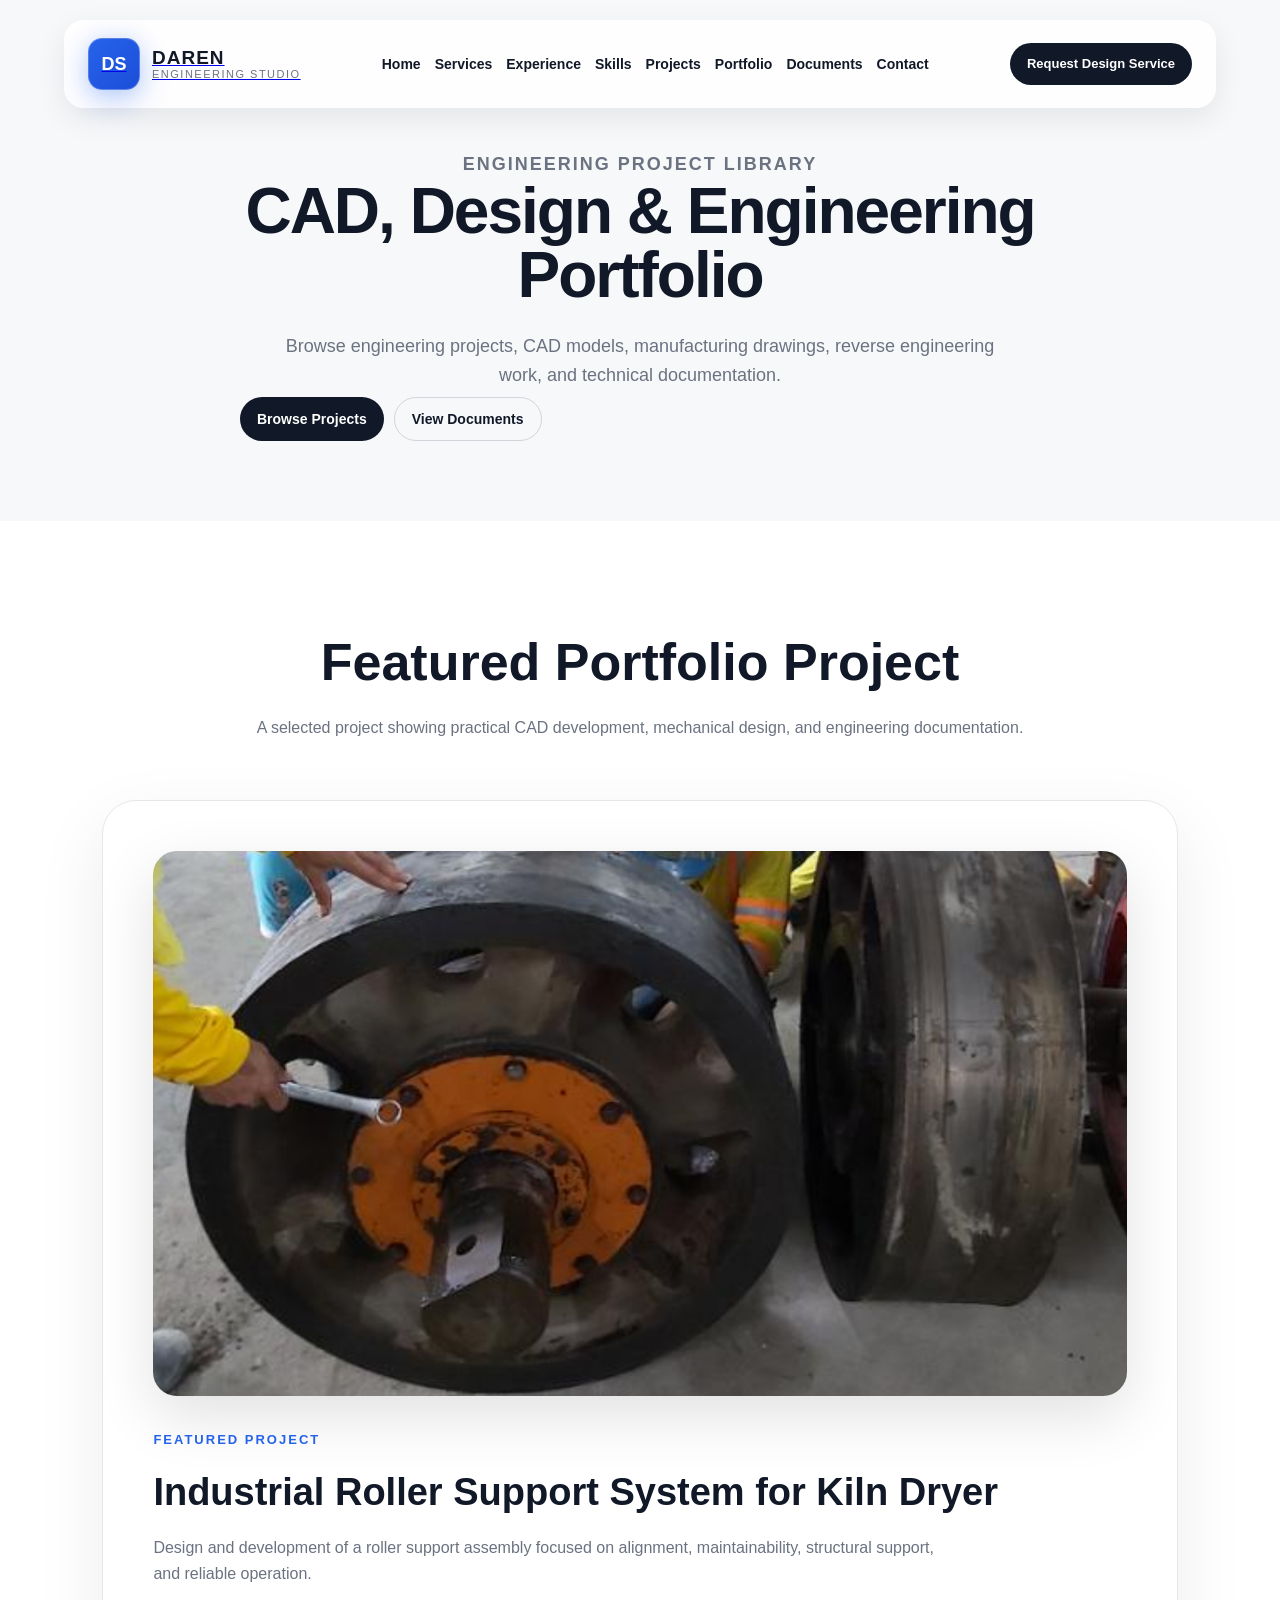
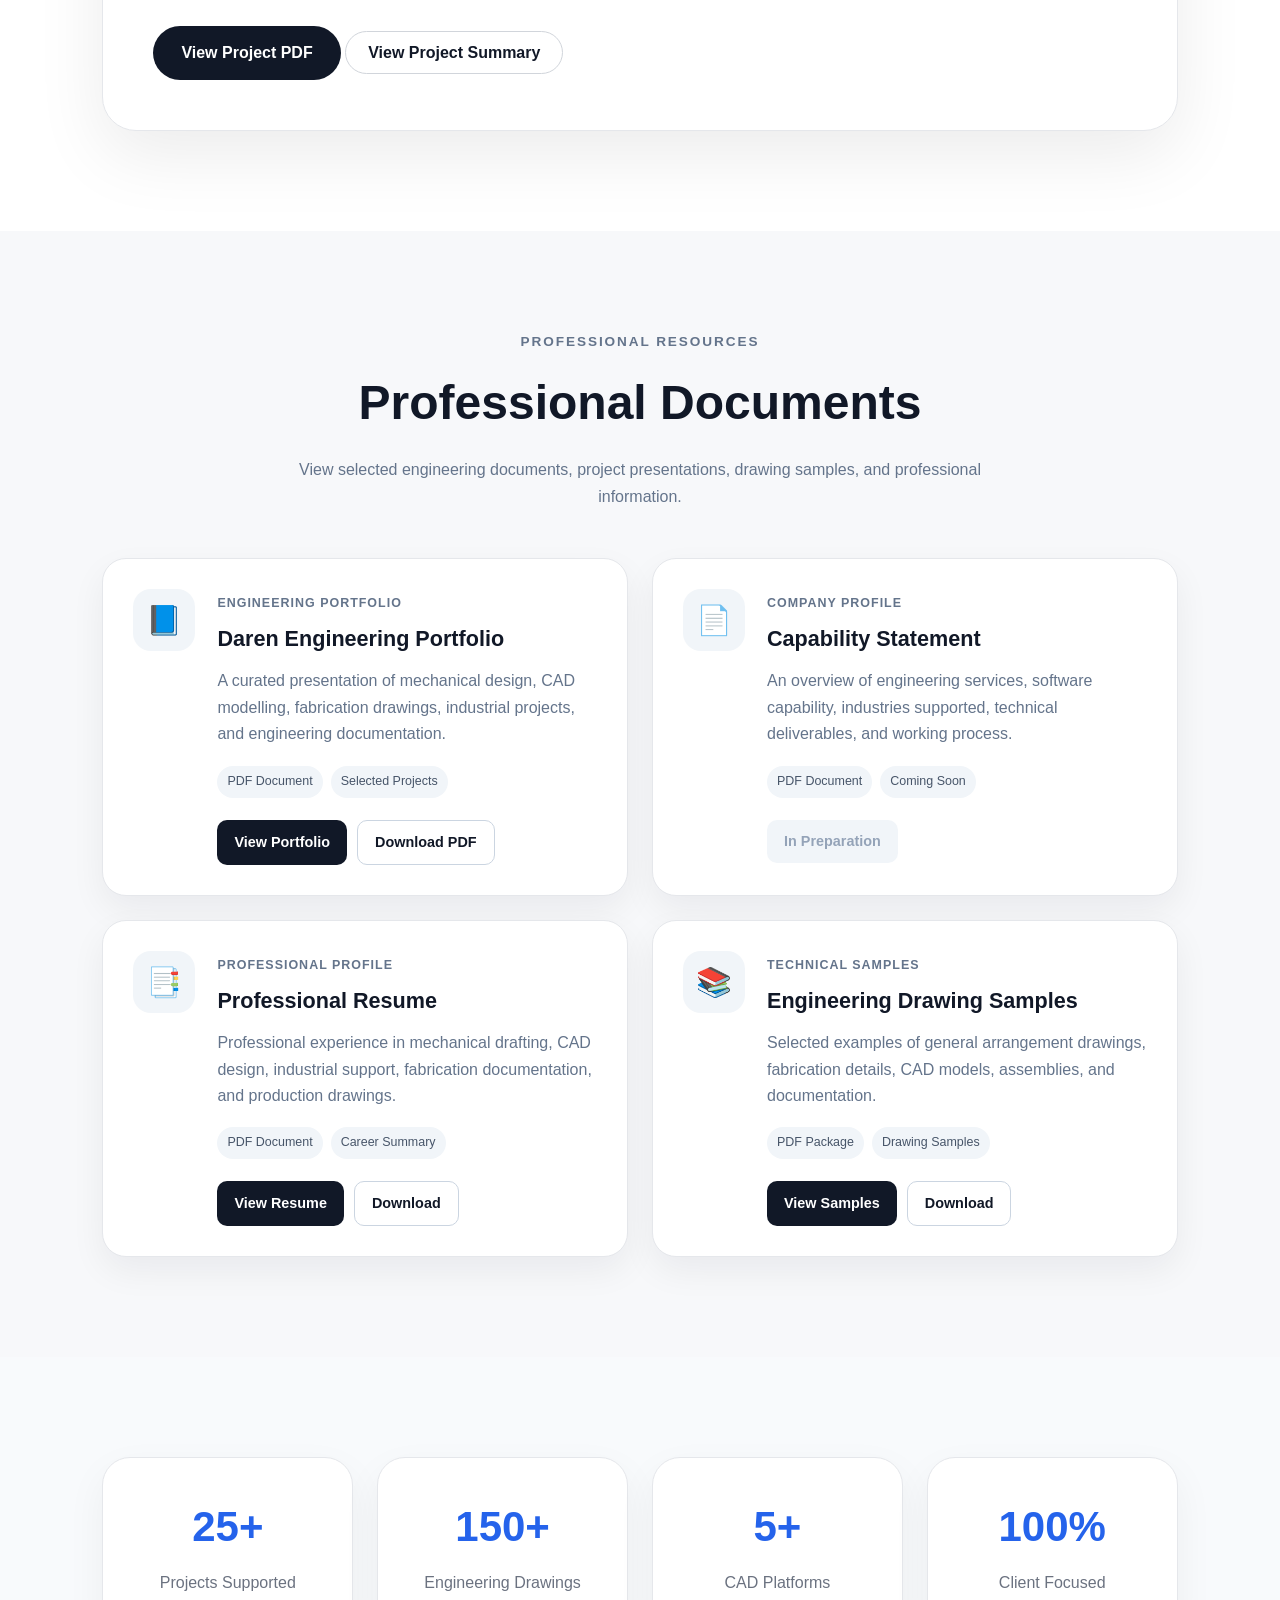
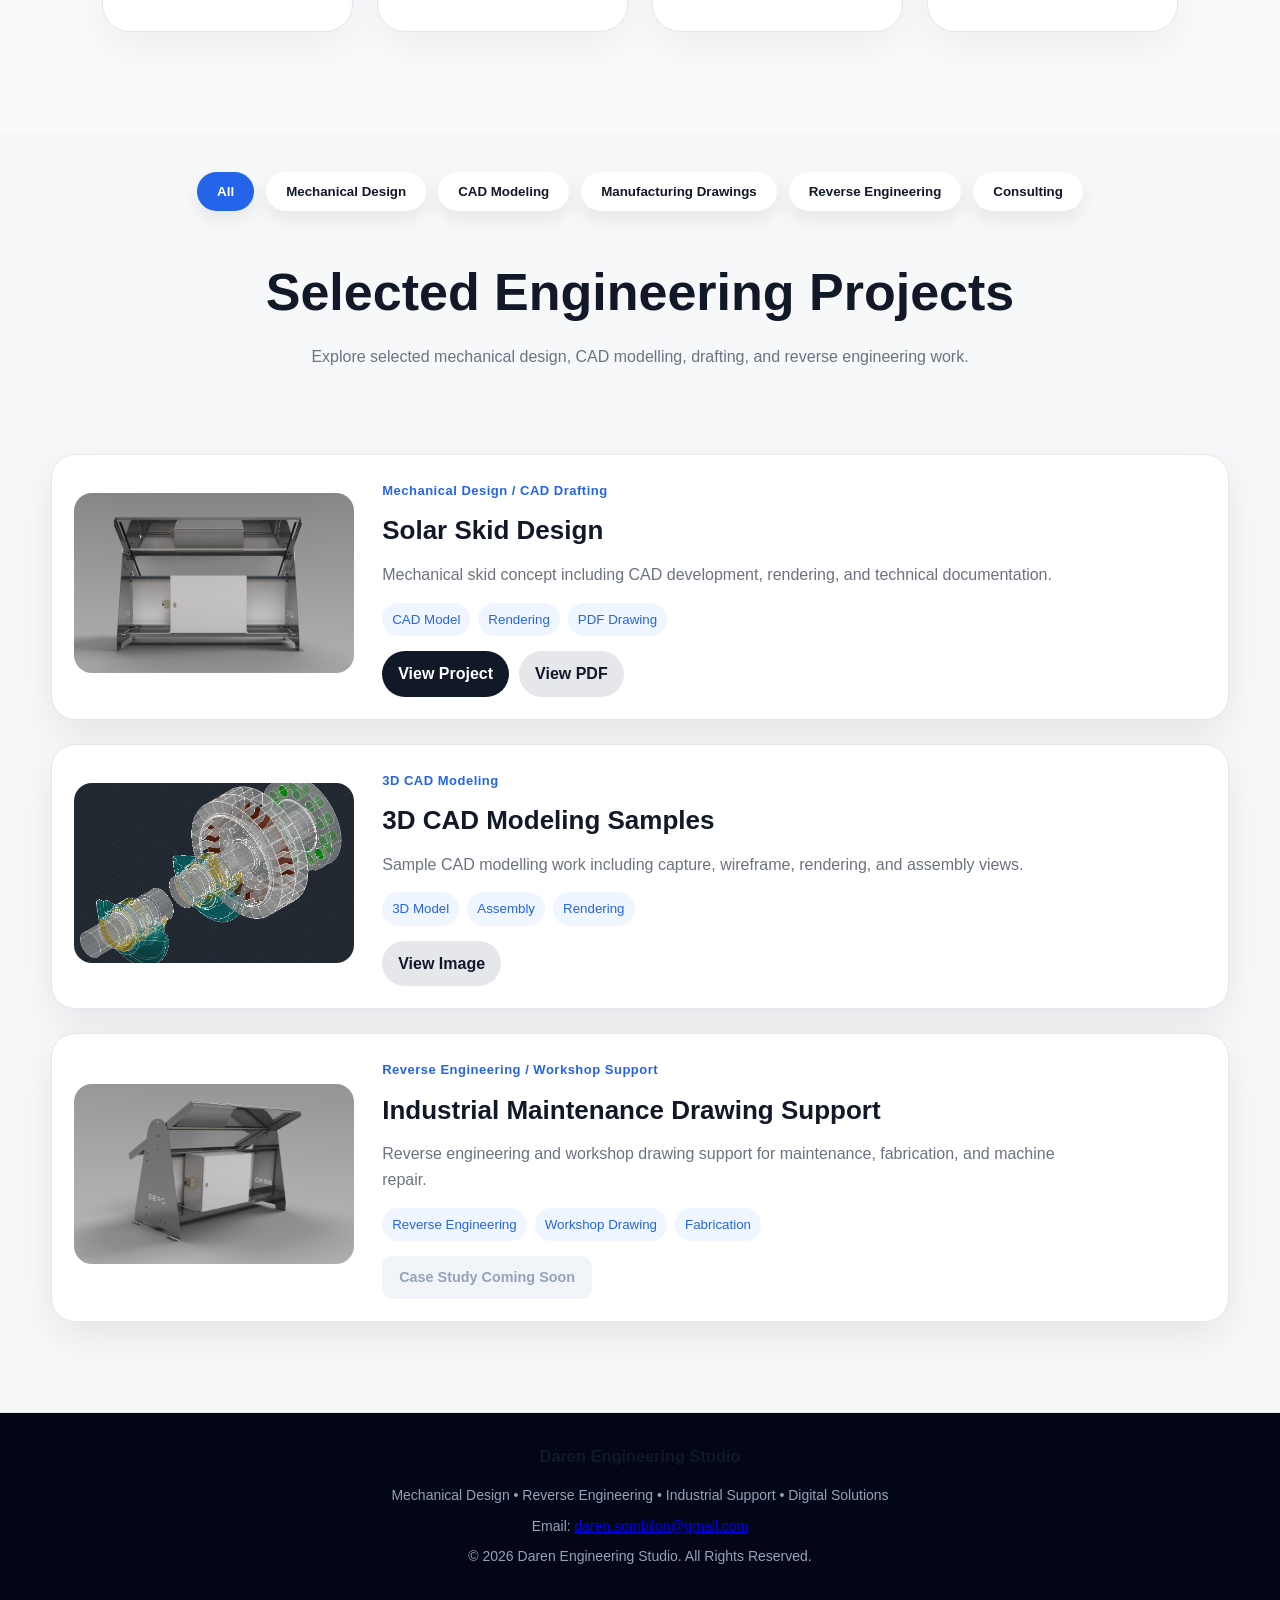
==== portfolio.html @ 7cee8282 "Initial website upload" ====
<!DOCTYPE html>
<html lang="en">
<head>
    <meta charset="UTF-8">
    <meta name="viewport" content="width=device-width, initial-scale=1.0">

    <meta
        name="description"
        content="Explore mechanical design, CAD modelling, fabrication drawings, reverse engineering projects, and professional engineering documents by Daren Sombilon."
    >
    <meta name="author" content="Daren Sombilon">
    <meta name="robots" content="index, follow">
    <meta name="theme-color" content="#0f172a">

    <title>Engineering Portfolio | Daren Engineering Studio</title>

    <link
        rel="canonical"
        href="https://3dsdaren.github.io/daren-engineering-portfolio/portfolio.html"
    >
    <link rel="icon" type="image/png" href="assets/images/favicon.png">
    <link rel="apple-touch-icon" href="assets/images/favicon.png">
    <link rel="stylesheet" href="css/style.css">
</head>

<body>

<header class="navbar" id="navbar">
    <a class="logo" href="index.html#home" aria-label="Daren Engineering Studio home">
        <div class="logo-mark">DS</div>

        <div class="logo-text">
            <strong>DAREN</strong>
            <small>Engineering Studio</small>
        </div>
    </a>

    <nav aria-label="Main Navigation">
        <a href="index.html#home">Home</a>
        <a href="index.html#services">Services</a>
        <a href="index.html#industrial-experience">Experience</a>
        <a href="index.html#skills">Skills</a>
        <a href="index.html#case-study">Projects</a>
        <a href="portfolio.html" aria-current="page">Portfolio</a>
        <a href="#documents">Documents</a>
        <a href="index.html#contact">Contact</a>
    </nav>

    <a href="request.html" class="btn-primary">
        Request Design Service
    </a>
</header>

<main>

    <!-- PORTFOLIO HERO -->
    <section class="hero portfolio-hero" aria-labelledby="portfolio-title">
        <div class="hero-content">
            <p class="section-tag">ENGINEERING PROJECT LIBRARY</p>

            <h1 id="portfolio-title">CAD, Design &amp; Engineering Portfolio</h1>

            <p>
                Browse engineering projects, CAD models, manufacturing drawings,
                reverse engineering work, and technical documentation.
            </p>

            <div class="hero-buttons">
                <a href="#projects" class="btn-primary">Browse Projects</a>
                <a href="#documents" class="btn-secondary">View Documents</a>
            </div>
        </div>
    </section>

    <!-- FEATURED PROJECT -->
    <section
        class="section case-study-section"
        id="featured-project"
        aria-labelledby="featured-project-title"
    >
        <div class="section-title">
            <h2 id="featured-project-title">Featured Portfolio Project</h2>

            <p>
                A selected project showing practical CAD development,
                mechanical design, and engineering documentation.
            </p>
        </div>

        <article class="case-study-card">
            <div class="case-study-header">
                <div class="case-study-image">
                    <img
                        src="assets/images/roller-support-kiln-dryer.jpg"
                        alt="Industrial roller support system designed for a kiln dryer"
                        loading="lazy"
                    >
                </div>

                <span>FEATURED PROJECT</span>

                <h3>Industrial Roller Support System for Kiln Dryer</h3>

                <p>
                    Design and development of a roller support assembly focused on
                    alignment, maintainability, structural support, and reliable operation.
                </p>
            </div>

            <div class="case-study-actions">
                <a
                    href="assets/files/Roller-Support-Kiln-Dryer.pdf"
                    class="btn-primary"
                    target="_blank"
                    rel="noopener noreferrer"
                >
                    View Project PDF
                </a>

                <a href="index.html#case-study" class="btn-secondary">
                    View Project Summary
                </a>
            </div>
        </article>
    </section>

    <!-- PROFESSIONAL DOCUMENTS -->
    <section
        class="professional-documents"
        id="documents"
        aria-labelledby="documents-title"
    >
        <div class="section-heading">
            <span class="section-label">PROFESSIONAL RESOURCES</span>

            <h2 id="documents-title">Professional Documents</h2>

            <p>
                View selected engineering documents, project presentations,
                drawing samples, and professional information.
            </p>
        </div>

        <div class="document-grid">

            <article class="document-card">
                <div class="document-icon" aria-hidden="true">📘</div>

                <div class="document-content">
                    <span class="document-type">Engineering Portfolio</span>
                    <h3>Daren Engineering Portfolio</h3>

                    <p>
                        A curated presentation of mechanical design, CAD modelling,
                        fabrication drawings, industrial projects, and engineering
                        documentation.
                    </p>

                    <div class="document-meta">
                        <span>PDF Document</span>
                        <span>Selected Projects</span>
                    </div>

                    <div class="document-actions">
                        <a
                            href="assets/files/Daren-Sombilon-Engineering-Portfolio.pdf"
                            class="btn-primary"
                            target="_blank"
                            rel="noopener noreferrer"
                        >
                            View Portfolio
                        </a>

                        <a
                            href="assets/files/Daren-Sombilon-Engineering-Portfolio.pdf"
                            class="btn-secondary"
                            download
                        >
                            Download PDF
                        </a>
                    </div>
                </div>
            </article>

            <article class="document-card">
                <div class="document-icon" aria-hidden="true">📄</div>

                <div class="document-content">
                    <span class="document-type">Company Profile</span>
                    <h3>Capability Statement</h3>

                    <p>
                        An overview of engineering services, software capability,
                        industries supported, technical deliverables, and working process.
                    </p>

                    <div class="document-meta">
                        <span>PDF Document</span>
                        <span>Coming Soon</span>
                    </div>

                    <div class="document-actions">
                        <span class="btn-disabled" aria-disabled="true">
                            In Preparation
                        </span>
                    </div>
                </div>
            </article>

            <article class="document-card">
                <div class="document-icon" aria-hidden="true">📑</div>

                <div class="document-content">
                    <span class="document-type">Professional Profile</span>
                    <h3>Professional Resume</h3>

                    <p>
                        Professional experience in mechanical drafting, CAD design,
                        industrial support, fabrication documentation, and production drawings.
                    </p>

                    <div class="document-meta">
                        <span>PDF Document</span>
                        <span>Career Summary</span>
                    </div>

                    <div class="document-actions">
                        <a
                            href="assets/files/CV.pdf"
                            class="btn-primary"
                            target="_blank"
                            rel="noopener noreferrer"
                        >
                            View Resume
                        </a>

                        <a
                            href="assets/files/CV.pdf"
                            class="btn-secondary"
                            download
                        >
                            Download
                        </a>
                    </div>
                </div>
            </article>

            <article class="document-card">
                <div class="document-icon" aria-hidden="true">📚</div>

                <div class="document-content">
                    <span class="document-type">Technical Samples</span>
                    <h3>Engineering Drawing Samples</h3>

                    <p>
                        Selected examples of general arrangement drawings,
                        fabrication details, CAD models, assemblies, and documentation.
                    </p>

                    <div class="document-meta">
                        <span>PDF Package</span>
                        <span>Drawing Samples</span>
                    </div>

                    <div class="document-actions">
                        <a
                            href="assets/files/Drawing-Sample-Portfolio.pdf"
                            class="btn-primary"
                            target="_blank"
                            rel="noopener noreferrer"
                        >
                            View Samples
                        </a>

                        <a
                            href="assets/files/Drawing-Sample-Portfolio.pdf"
                            class="btn-secondary"
                            download
                        >
                            Download
                        </a>
                    </div>
                </div>
            </article>

        </div>
    </section>

    <!-- PORTFOLIO STATISTICS -->
    <section class="stats-section section" aria-label="Portfolio statistics">
        <div class="stats-grid">
            <div class="stat-card">
                <h3><span class="counter" data-target="25">0</span>+</h3>
                <p>Projects Supported</p>
            </div>

            <div class="stat-card">
                <h3><span class="counter" data-target="150">0</span>+</h3>
                <p>Engineering Drawings</p>
            </div>

            <div class="stat-card">
                <h3><span class="counter" data-target="5">0</span>+</h3>
                <p>CAD Platforms</p>
            </div>

            <div class="stat-card">
                <h3><span class="counter" data-target="100">0</span>%</h3>
                <p>Client Focused</p>
            </div>
        </div>
    </section>

    <!-- PROJECT FILTERS -->
    <section
        class="portfolio-filters"
        aria-label="Filter portfolio projects"
    >
        <button class="filter-btn active" type="button" data-filter="all">
            All
        </button>

        <button class="filter-btn" type="button" data-filter="mechanical">
            Mechanical Design
        </button>

        <button class="filter-btn" type="button" data-filter="cad">
            CAD Modeling
        </button>

        <button class="filter-btn" type="button" data-filter="drawings">
            Manufacturing Drawings
        </button>

        <button class="filter-btn" type="button" data-filter="reverse">
            Reverse Engineering
        </button>

        <button class="filter-btn" type="button" data-filter="consulting">
            Consulting
        </button>
    </section>

    <!-- PROJECT LIST -->
    <section
        class="project-list"
        id="projects"
        aria-labelledby="projects-title"
    >
        <div class="section-title">
            <h2 id="projects-title">Selected Engineering Projects</h2>

            <p>
                Explore selected mechanical design, CAD modelling,
                drafting, and reverse engineering work.
            </p>
        </div>

        <article
            class="project-list-item"
            data-category="mechanical cad drawings"
        >
            <div class="project-list-image">
                <img
                    src="assets/images/portfolio/skid-rendering.jpg"
                    alt="Rendered view of the Solar Skid Design"
                    loading="lazy"
                >
            </div>

            <div class="project-list-content">
                <span class="project-category">
                    Mechanical Design / CAD Drafting
                </span>

                <h3>Solar Skid Design</h3>

                <p>
                    Mechanical skid concept including CAD development,
                    rendering, and technical documentation.
                </p>

                <div class="project-tags">
                    <small>CAD Model</small>
                    <small>Rendering</small>
                    <small>PDF Drawing</small>
                </div>

                <div class="project-actions">
                    <a href="solar-skid-case-study.html">
                        View Project
                    </a>

                    <a
                        href="assets/files/Solar-Skid-Rendering.pdf"
                        target="_blank"
                        rel="noopener noreferrer"
                    >
                        View PDF
                    </a>
                </div>
            </div>
        </article>

        <article
            class="project-list-item"
            data-category="cad mechanical"
        >
            <div class="project-list-image">
                <img
                    src="assets/images/portfolio/3d-cad.jpg"
                    alt="Three-dimensional CAD modelling sample"
                    loading="lazy"
                >
            </div>

            <div class="project-list-content">
                <span class="project-category">3D CAD Modeling</span>

                <h3>3D CAD Modeling Samples</h3>

                <p>
                    Sample CAD modelling work including capture,
                    wireframe, rendering, and assembly views.
                </p>

                <div class="project-tags">
                    <small>3D Model</small>
                    <small>Assembly</small>
                    <small>Rendering</small>
                </div>

                <div class="project-actions">
                    <a
                        href="assets/images/portfolio/3d-cad.jpg"
                        target="_blank"
                        rel="noopener noreferrer"
                    >
                        View Image
                    </a>
                </div>
            </div>
        </article>

        <article
            class="project-list-item"
            data-category="reverse drawings consulting"
        >
            <div class="project-list-image">
                <img
                    src="assets/images/portfolio/rendering.jpg"
                    alt="Industrial maintenance drawing support project"
                    loading="lazy"
                >
            </div>

            <div class="project-list-content">
                <span class="project-category">
                    Reverse Engineering / Workshop Support
                </span>

                <h3>Industrial Maintenance Drawing Support</h3>

                <p>
                    Reverse engineering and workshop drawing support
                    for maintenance, fabrication, and machine repair.
                </p>

                <div class="project-tags">
                    <small>Reverse Engineering</small>
                    <small>Workshop Drawing</small>
                    <small>Fabrication</small>
                </div>

                <div class="project-actions">
                    <span class="btn-disabled" aria-disabled="true">
                        Case Study Coming Soon
                    </span>
                </div>
            </div>
        </article>
    </section>

</main>

<footer>
    <h3>Daren Engineering Studio</h3>

    <p>
        Mechanical Design • Reverse Engineering • Industrial Support • Digital Solutions
    </p>

    <p>
        Email:
        <a href="mailto:daren.sombilon@gmail.com">
            daren.sombilon@gmail.com
        </a>
    </p>

    <p>© 2026 Daren Engineering Studio. All Rights Reserved.</p>
</footer>

<button
    id="backToTop"
    class="back-to-top"
    type="button"
    aria-label="Back to top"
>
    ↑
</button>

<script src="js/main.js"></script>

</body>
</html>
---- css/style.css ----
* {
    margin: 0;
    padding: 0;
    box-sizing: border-box;
}

body {
    font-family: 'Inter', sans-serif;
    background: #f7f8fa;
    color: #111827;
    line-height: 1.6;
}

/* ================================
   NAVBAR
================================ */

.navbar {
    position: fixed;
    top: 20px;
    left: 50%;
    transform: translateX(-50%);
    width: 90%;
    max-width: 1200px;
    background: rgba(255, 255, 255, 0.85);
    backdrop-filter: blur(15px);
    border-radius: 20px;
    padding: 18px 24px;
    display: flex;
    justify-content: space-between;
    align-items: center;
    gap: 18px;
    z-index: 1000;
    box-shadow: 0 10px 30px rgba(0, 0, 0, 0.08);
    transition: all 0.3s ease;
}

/* ================================
   LOGO
================================ */

.logo {
    display: flex;
    align-items: center;
    gap: 12px;
    flex-shrink: 0;
    transition: 0.3s ease;
}

.logo-mark {
    width: 52px;
    height: 52px;
    border-radius: 14px;
    background: linear-gradient(
        135deg,
        #2563eb,
        #1d4ed8
    );
    border: 1px solid rgba(255, 255, 255, 0.25);
    color: #ffffff;
    font-size: 18px;
    font-weight: 800;
    display: flex;
    align-items: center;
    justify-content: center;
    box-shadow:
        0 12px 30px rgba(37, 99, 235, 0.25),
        0 0 20px rgba(37, 99, 235, 0.15);
    transition: all 0.3s ease;
}

.logo-mark:hover {
    transform: translateY(-3px) scale(1.03);
    box-shadow:
        0 20px 45px rgba(37, 99, 235, 0.35),
        0 0 25px rgba(37, 99, 235, 0.20);
}

.logo-text {
    display: flex;
    flex-direction: column;
    line-height: 1.1;
}

.logo-text strong {
    font-size: 19px;
    font-weight: 800;
    color: #111827;
    letter-spacing: 1px;
    transition: color 0.3s ease;
}

.logo-text small {
    font-size: 11px;
    color: #6b7280;
    text-transform: uppercase;
    letter-spacing: 1.5px;
}

.logo:hover .logo-text strong {
    color: #2563eb;
}

/* ================================
   NAVIGATION LINKS
================================ */

.navbar nav {
    display: flex;
    align-items: center;
    justify-content: center;
    gap: 14px;
    flex-wrap: nowrap;
    flex: 1;
    min-width: 0;
}

.navbar nav a {
    text-decoration: none;
    color: #111827;
    font-weight: 600;
    font-size: 14px;
    white-space: nowrap;
    position: relative;
    transition: color 0.3s ease;
}

.navbar nav a::after {
    content: "";
    position: absolute;
    left: 0;
    bottom: -6px;
    width: 0;
    height: 2px;
    background: #2563eb;
    border-radius: 999px;
    transition: width 0.3s ease;
}

.navbar nav a:hover,
.navbar nav a.active {
    color: #2563eb;
}

.navbar nav a:hover::after,
.navbar nav a.active::after {
    width: 100%;
}

/* ================================
   NAVBAR CTA BUTTON
================================ */

.navbar > .btn-primary {
    flex-shrink: 0;
    padding: 11px 17px;
    font-size: 13px;
    white-space: nowrap;
}

/* ================================
   SCROLLED NAVBAR
================================ */

.navbar.scrolled {
    padding: 12px 22px;
    box-shadow: 0 20px 50px rgba(0, 0, 0, 0.12);
}

.navbar.scrolled .logo-mark {
    width: 46px;
    height: 46px;
}

.navbar.scrolled .logo-text strong {
    font-size: 17px;
}

/* ================================
   TABLET NAVBAR
================================ */

@media (max-width: 1100px) {
    .navbar {
        width: 94%;
        padding: 16px 20px;
        gap: 14px;
    }

    .navbar nav {
        gap: 10px;
    }

    .navbar nav a {
        font-size: 13px;
    }

    .navbar > .btn-primary {
        padding: 10px 15px;
        font-size: 12px;
    }

    .logo-mark {
        width: 48px;
        height: 48px;
    }

    .logo-text strong {
        font-size: 17px;
    }

    .logo-text small {
        font-size: 10px;
    }
}

/* ================================
   MOBILE / SMALL TABLET NAVBAR
================================ */

@media (max-width: 900px) {
    .navbar {
        top: 10px;
        width: 94%;
        padding: 14px 18px;
        flex-direction: column;
        gap: 12px;
    }

    .logo {
        justify-content: center;
    }

    .navbar nav {
        width: 100%;
        justify-content: center;
        flex-wrap: wrap;
        gap: 10px 14px;
    }

    .navbar nav a {
        font-size: 13px;
    }

    .navbar > .btn-primary {
        padding: 10px 16px;
        font-size: 13px;
    }

    .hero {
        padding-top: 230px;
    }
}

/* ================================
   MOBILE NAVBAR
================================ */

@media (max-width: 600px) {
    .navbar {
        width: calc(100% - 20px);
        padding: 12px 14px;
        border-radius: 16px;
    }

    .logo-mark {
        width: 44px;
        height: 44px;
        font-size: 16px;
    }

    .logo-text strong {
        font-size: 16px;
    }

    .logo-text small {
        font-size: 9px;
        letter-spacing: 1px;
    }

    .navbar nav {
        gap: 8px 12px;
    }

    .navbar nav a {
        font-size: 12px;
    }

    .navbar > .btn-primary {
        width: 100%;
        max-width: 260px;
        text-align: center;
    }

    .hero {
        padding-top: 250px;
    }
}

/* BUTTONS */

.btn-primary {
    text-decoration: none;
    background: #111827;
    color: white;
    padding: 12px 22px;
    border-radius: 999px;
    font-weight: 600;
    transition: .3s;
}

.btn-primary:hover {
    transform: translateY(-3px);
}

.btn-secondary {
    text-decoration: none;
    border: 1px solid #d1d5db;
    color: #111827;
    padding: 12px 22px;
    border-radius: 999px;
    font-weight: 600;
}

/* HERO */

.hero {
    width: 100%;
    max-width: 1500px;
    min-height: 100vh;
    margin: 0 auto;
    padding: 150px 6% 90px;
    display: grid;
    grid-template-columns: minmax(0, 0.95fr) minmax(420px, 1.05fr);
    align-items: center;
    gap: clamp(48px, 6vw, 90px);
}

.hero-content {
    width: 100%;
    max-width: 680px;
}

.hero-tag {
    display: inline-block;
    padding: 8px 15px;
    margin-bottom: 20px;
    border-radius: 999px;
    background: #e0e7ff;
    color: #2563eb;
    font-size: 12px;
    font-weight: 700;
}

.hero h1 {
    margin-bottom: 25px;
    font-size: clamp(50px, 5vw, 72px);
    line-height: 1;
}

.hero p {
    max-width: 650px;
    margin-bottom: 30px;
    color: #6b7280;
    font-size: 18px;
}

.hero-buttons {
    display: flex;
    flex-wrap: wrap;
    gap: 14px;
}

.hero-image {
    width: 100%;
    display: flex;
    align-items: center;
    justify-content: flex-end;
}

.hero-image img {
    width: 100%;
    max-width: 720px;
    height: auto;
    display: block;
    border-radius: 30px;
    box-shadow: 0 30px 80px rgba(0, 0, 0, 0.15);
}

/* SECTIONS */

.section {
    padding: 100px 8%;
}

.section-title {
    text-align: center;
    margin-bottom: 60px;
}

.section-title h2 {
    font-size: 52px;
    margin-bottom: 10px;
}

.section-title p {
    color: #6b7280;
}

/* SERVICES */

.services-grid {
    display: grid;
    grid-template-columns: repeat(auto-fit,minmax(250px,1fr));
    gap: 25px;
}

.card {
    background: white;
    padding: 35px;
    border-radius: 25px;
    box-shadow: 0 10px 30px rgba(0,0,0,.05);
    transition: .3s;
}

.card:hover {
    transform: translateY(-8px);
}

.card h3 {
    margin-bottom: 15px;
}

.service-link {
    display: block;
    color: inherit;
    text-decoration: none;
}

/* CAD PORTFOLIO */

.cad-portfolio-section {
    background: #f8fafc;
}

.portfolio-projects {
    display: grid;
    gap: 50px;
}

.project-showcase-card {
    background: #ffffff;
    border-radius: 34px;
    padding: 42px;
    box-shadow: 0 24px 70px rgba(0,0,0,0.08);
    border: 1px solid rgba(0,0,0,0.06);
}

.project-header {
    margin-bottom: 34px;
}

.project-header span {
    display: inline-block;
    font-size: 13px;
    font-weight: 700;
    letter-spacing: 1.5px;
    text-transform: uppercase;
    color: #2563eb;
    margin-bottom: 12px;
}

.project-header h3 {
    font-size: 34px;
    color: #111827;
    margin-bottom: 12px;
}

.project-header p {
    color: #6b7280;
    font-size: 17px;
    max-width: 780px;
}

.project-section-box {
    background: #f8fafc;
    padding: 30px;
    border-radius: 26px;
    margin-top: 28px;
}

.project-section-box h4 {
    font-size: 24px;
    margin-bottom: 22px;
    color: #111827;
}

/* IMAGE GALLERY */

.portfolio-gallery {
    display: grid;
    grid-template-columns: repeat(auto-fit, minmax(220px, 1fr));
    gap: 22px;
}

.portfolio-card {
    background: #ffffff;
    border-radius: 22px;
    overflow: hidden;
    text-decoration: none;
    color: #111827;
    box-shadow: 0 10px 30px rgba(0,0,0,0.06);
    transition: 0.3s ease;
}

.portfolio-card:hover {
    transform: translateY(-8px);
    box-shadow: 0 24px 60px rgba(0,0,0,0.14);
}

.portfolio-card img {
    width: 100%;
    height: 220px;
    object-fit: cover;
    object-position: center;
}

.portfolio-card h5 {
    padding: 18px 18px 6px;
    font-size: 18px;
}

.portfolio-card span {
    display: inline-block;
    margin: 0 18px 20px;
    color: #2563eb;
    font-weight: 700;
}

/* PDF DOCUMENTS */

.pdf-grid {
    display: grid;
    grid-template-columns: repeat(auto-fit, minmax(260px, 1fr));
    gap: 22px;
}

.pdf-card {
    display: block;
    background: #ffffff;
    padding: 28px;
    border-radius: 22px;
    text-decoration: none;
    color: #111827;
    border: 1px solid #e5e7eb;
    transition: 0.3s ease;
}

.pdf-card:hover {
    transform: translateY(-6px);
    border-color: #2563eb;
    box-shadow: 0 20px 50px rgba(37,99,235,0.15);
}

.pdf-card h5 {
    font-size: 20px;
    margin-bottom: 10px;
}

.pdf-card p {
    color: #6b7280;
    margin-bottom: 16px;
}

.pdf-card span {
    color: #2563eb;
    font-weight: 700;
}

/* PROJECTS */

.dark-section {
    background: #0f172a;
    color: white;
}

.project-grid {
    display: grid;
    grid-template-columns: repeat(auto-fit,minmax(300px,1fr));
    gap: 25px;
}

.project-card {
    background: #1e293b;
    border-radius: 25px;
    overflow: hidden;
}

.project-card img {
    width: 100%;
    height: 250px;
    object-fit: cover;
}

.project-content {
    padding: 25px;
}

.project-content p {
    color: #cbd5e1;
}

/* ABOUT */

.about-container {
    max-width: 900px;
    margin: auto;
    text-align: center;
    background: white;
    padding: 50px;
    border-radius: 25px;
    box-shadow: 0 10px 30px rgba(0,0,0,.05);
}

/* CONTACT */

.contact-section {
    margin: 80px;
    padding: 80px;
    background: #111827;
    color: white;
    text-align: center;
    border-radius: 30px;
}

.contact-section h2 {
    font-size: 56px;
    margin-bottom: 20px;
}

.contact-section p {
    max-width: 700px;
    margin: auto;
    margin-bottom: 25px;
    color: #cbd5e1;
}

/* MOBILE */

@media (max-width: 900px) {
    .hero {
        min-height: auto;
        padding-right: 6%;
        padding-bottom: 80px;
        padding-left: 6%;
        grid-template-columns: 1fr;
        gap: 42px;
        text-align: center;
    }

    .hero-content {
        max-width: 760px;
        margin: 0 auto;
    }

    .hero h1 {
        font-size: 48px;
    }

    .hero p {
        margin-right: auto;
        margin-left: auto;
    }

    .hero-buttons {
        justify-content: center;
    }

    .hero-image {
        justify-content: center;
    }

    .hero-image img {
        max-width: 760px;
    }

    .contact-section {
        margin: 30px;
        padding: 40px;
    }

    .contact-section h2 {
        font-size: 40px;
    }
}

@media(max-width:768px) {
    .section {
        padding: 80px 6%;
    }

    .section-title h2 {
        font-size: 38px;
    }

    .project-showcase-card {
        padding: 26px;
        border-radius: 26px;
    }

    .project-header h3 {
        font-size: 26px;
    }

    .project-section-box {
        padding: 22px;
    }

    .portfolio-card img {
        height: 170px;
    }
}

/* ================================
   REQUEST FORM PAGE - IMPROVED V2
   Apple / Tesla Style Client Portal
================================ */

.request-page {
    min-height: 100vh;
    padding: 80px 8%;
    background:
        radial-gradient(circle at top left, rgba(37, 99, 235, 0.14), transparent 35%),
        radial-gradient(circle at bottom right, rgba(17, 24, 39, 0.12), transparent 35%),
        #f7f8fa;
    display: flex;
    justify-content: center;
    align-items: center;
}

.request-container {
    width: 100%;
    max-width: 1100px;
    background: rgba(255, 255, 255, 0.92);
    backdrop-filter: blur(20px);
    border-radius: 38px;
    padding: 60px;
    box-shadow: 0 34px 100px rgba(0, 0, 0, 0.14);
    border: 1px solid rgba(255, 255, 255, 0.75);
}

.request-header {
    text-align: center;
    margin-bottom: 42px;
}

.request-header h1 {
    font-size: 54px;
    line-height: 1.05;
    margin-bottom: 18px;
    color: #111827;
    letter-spacing: -1.5px;
}

.request-header p {
    max-width: 780px;
    margin: auto;
    color: #6b7280;
    font-size: 18px;
}

/* TRUST BADGES */

.request-trust {
    display: flex;
    justify-content: center;
    flex-wrap: wrap;
    gap: 14px;
    margin-top: 28px;
}

.request-trust span {
    background: #f8fafc;
    border: 1px solid #e5e7eb;
    padding: 10px 16px;
    border-radius: 999px;
    font-size: 14px;
    font-weight: 700;
    color: #111827;
}

/* FORM */

.request-form {
    display: grid;
    gap: 24px;
}

.form-group {
    display: grid;
    gap: 8px;
}

.form-group label {
    font-weight: 700;
    color: #111827;
}

.form-group input,
.form-group select,
.form-group textarea {
    width: 100%;
    padding: 17px 20px;
    border-radius: 18px;
    border: 1px solid #d1d5db;
    background: #ffffff;
    font-size: 16px;
    font-family: inherit;
    color: #111827;
    outline: none;
    transition: 0.25s ease;
}

.form-group input:focus,
.form-group select:focus,
.form-group textarea:focus {
    border-color: #2563eb;
    box-shadow: 0 0 0 4px rgba(37, 99, 235, 0.12);
}

.form-group textarea {
    resize: vertical;
    min-height: 170px;
}

/* FILE UPLOAD */

.form-group input[type="file"] {
    padding: 28px;
    min-height: 95px;
    background: #f8fafc;
    border: 2px dashed #cbd5e1;
    cursor: pointer;
}

.form-group input[type="file"]:hover {
    border-color: #2563eb;
    background: #eff6ff;
}

.form-note {
    font-size: 13px;
    color: #6b7280;
    margin-top: -4px;
}

.checkbox-group {
    display: flex;
    align-items: flex-start;
    gap: 12px;
}

.checkbox-group input[type="checkbox"] {
    width: auto;
    margin-top: 4px;
}

.checkbox-group label {
    font-weight: 500;
    line-height: 1.5;
}

/* BUTTONS */

.request-form .btn-primary {
    border: none;
    cursor: pointer;
    font-size: 16px;
    width: fit-content;
    margin-top: 10px;
}

.request-container .btn-secondary {
    display: inline-block;
    margin-top: 10px;
}

/* MOBILE REQUEST PAGE */

@media(max-width: 768px) {
    .request-page {
        padding: 40px 5%;
        align-items: flex-start;
    }

    .request-container {
        padding: 34px 24px;
        border-radius: 30px;
    }

    .request-header h1 {
        font-size: 36px;
        letter-spacing: -0.8px;
    }

    .request-header p {
        font-size: 16px;
    }

    .request-trust {
        justify-content: flex-start;
    }

    .request-trust span {
        font-size: 13px;
    }

    .request-form .btn-primary {
        width: 100%;
        text-align: center;
    }

    .request-container .btn-secondary {
        width: 100%;
        text-align: center;
    }
}
/* ================================
   HOW IT WORKS SECTION
================================ */

.how-it-works-section {
    background: #ffffff;
}

.process-grid {
    display: grid;
    grid-template-columns: repeat(auto-fit, minmax(220px, 1fr));
    gap: 24px;

    max-width: 1400px;
    margin: 0 auto;
}

.process-card {
    background: #f8fafc;
    padding: 32px;
    border-radius: 28px;
    border: 1px solid #e5e7eb;
    box-shadow: 0 12px 35px rgba(0, 0, 0, 0.05);
    transition: 0.3s ease;
}

.process-card:hover {
    transform: translateY(-8px);
    box-shadow: 0 24px 60px rgba(0, 0, 0, 0.10);
}

.process-card span {
    display: inline-flex;
    width: 46px;
    height: 46px;
    align-items: center;
    justify-content: center;
    background: #111827;
    color: #ffffff;
    border-radius: 50%;
    font-weight: 800;
    margin-bottom: 22px;
}

.process-card h3 {
    font-size: 22px;
    margin-bottom: 12px;
    color: #111827;
}

.process-card p {
    color: #6b7280;
}

.process-cta {
    display: flex;
    justify-content: center;
    margin-top: 46px;
}

/* MOBILE PROCESS SECTION */

@media(max-width: 768px) {
    .process-card {
        padding: 26px;
    }

    .process-cta .btn-primary {
        width: 100%;
        text-align: center;
    }
}
/* ================================
   WHY CHOOSE SECTION
================================ */

.why-choose-section {
    background:
        radial-gradient(circle at top right, rgba(37, 99, 235, 0.08), transparent 30%),
        #f8fafc;
}

.why-grid {
    display: grid;
    grid-template-columns: repeat(auto-fit, minmax(260px, 1fr));
    gap: 26px;
    max-width: 1300px;
    margin: 0 auto;
}

.why-card {
    background: #ffffff;
    padding: 36px;
    border-radius: 30px;
    border: 1px solid #e5e7eb;
    box-shadow: 0 16px 45px rgba(0, 0, 0, 0.06);
    transition: 0.3s ease;
}

.why-card:hover {
    transform: translateY(-8px);
    box-shadow: 0 26px 70px rgba(0, 0, 0, 0.12);
}

.why-card span {
    display: inline-block;
    color: #2563eb;
    font-size: 13px;
    font-weight: 800;
    letter-spacing: 1.5px;
    margin-bottom: 20px;
}

.why-card h3 {
    font-size: 24px;
    margin-bottom: 14px;
    color: #111827;
}

.why-card p {
    color: #6b7280;
}

/* MOBILE WHY CHOOSE SECTION */

@media(max-width: 768px) {
    .why-card {
        padding: 28px;
    }

    .why-card h3 {
        font-size: 22px;
    }
}
/* ================================
SOFTWARE & SKILLS SECTION
================================ */

.skills-section {
background: #ffffff;
}

.skills-grid {
display: grid;
grid-template-columns: repeat(auto-fit, minmax(260px, 1fr));
gap: 24px;
max-width: 1300px;
margin: 0 auto;
}

.skill-card {
background: #f8fafc;
padding: 32px;
border-radius: 28px;
border: 1px solid #e5e7eb;
transition: 0.3s ease;
box-shadow: 0 12px 35px rgba(0,0,0,0.05);
}

.skill-card:hover {
transform: translateY(-8px);
box-shadow: 0 24px 60px rgba(0,0,0,0.10);
}

.skill-card h3 {
font-size: 24px;
margin-bottom: 12px;
color: #111827;
}

.skill-card p {
color: #6b7280;
}

@media(max-width:768px) {
.skill-card {
padding: 26px;
}

.skill-card h3 {
    font-size: 22px;
}
}
/* ================================
   FEATURED PROJECT CASE STUDY
================================ */

.case-study-section {
    background: #ffffff;
}

.case-study-card {
    max-width: 1300px;
    margin: 0 auto;
    background: #ffffff;
    border-radius: 34px;
    padding: 50px;
    border: 1px solid #e5e7eb;
    box-shadow: 0 24px 70px rgba(0,0,0,0.08);
}

.case-study-header {
    margin-bottom: 40px;
}

.case-study-image {
    margin-bottom: 30px;
}

.case-study-image img {
    width: 100%;
    max-height: 500px;
    object-fit: cover;
    border-radius: 24px;
    display: block;
    box-shadow: 0 20px 60px rgba(0,0,0,0.12);
}

.case-study-header span {
    display: inline-block;
    color: #2563eb;
    font-size: 13px;
    font-weight: 800;
    letter-spacing: 2px;
    margin-bottom: 12px;
}

.case-study-header h3 {
    font-size: 38px;
    margin-bottom: 12px;
    color: #111827;
}

.case-study-header p {
    color: #6b7280;
    max-width: 800px;
}

.case-study-grid {
    display: grid;
    grid-template-columns: repeat(auto-fit, minmax(280px, 1fr));
    gap: 24px;
    margin-bottom: 34px;
}

.case-study-item {
    background: #f8fafc;
    padding: 30px;
    border-radius: 24px;
    border: 1px solid #e5e7eb;
}

.case-study-item h4 {
    margin-bottom: 12px;
    color: #111827;
}

.case-study-item p {
    color: #6b7280;
}

.case-study-result {
    background: #111827;
    color: white;
    padding: 36px;
    border-radius: 24px;
}

.case-study-result h4 {
    margin-bottom: 12px;
}

.case-study-result p {
    color: #d1d5db;
}

.case-study-actions {
    margin-top: 24px;
}

.case-study-actions .btn-primary {
    display: inline-block;
}

@media(max-width:768px) {
    .case-study-card {
        padding: 28px;
    }

    .case-study-header h3 {
        font-size: 30px;
    }

    .case-study-image img {
        max-height: 320px;
    }
}
/* ========================================
PORTFOLIO V3 ENHANCEMENT PACK
Paste at END of style.css
======================================== */

/* Smooth Scrolling */

html {
scroll-behavior: smooth;
}

/* Better Button Hover */

.btn-primary,
.btn-secondary {
transition: all 0.3s ease;
}

.btn-primary:hover,
.btn-secondary:hover {
    transform: translateY(-4px);
    box-shadow: 0 18px 40px rgba(37,99,235,.18);
}

/* Navbar Enhancement */

.navbar {
transition: all 0.3s ease;
}

/* Section Reveal Feel */

.section {
position: relative;
}

/* Hero Enhancement */

.hero-content h1 {
letter-spacing: -2px;
}

.hero-image img:hover {
transform: scale(1.02);
transition: 0.4s ease;
}

/* Services */

.card {
transition: all 0.35s ease;
}

.card:hover {
transform: translateY(-10px);
}

/* Skills */

.skill-card {
position: relative;
overflow: hidden;
}

.skill-card::before {
content: "";
position: absolute;
top: 0;
left: -100%;
width: 100%;
height: 4px;
background: #2563eb;
transition: 0.4s;
}

.skill-card:hover::before {
left: 0;
}

.skill-card:hover {
transform: translateY(-10px);
}

/* Process Cards */

.process-card {
transition: all 0.35s ease;
}

.process-card:hover {
transform: translateY(-10px);
}

/* Why Choose Cards */

.why-card {
transition: all 0.35s ease;
}

.why-card:hover {
transform: translateY(-10px);
}

/* Featured Project Image */

.case-study-image img {
width: 100%;
max-height: 550px;
object-fit: cover;
object-position: center;
border-radius: 24px;
display: block;
box-shadow: 0 20px 60px rgba(0,0,0,0.12);
transition: 0.4s ease;
}

.case-study-image img:hover {
transform: scale(1.02);
}

/* Featured Project Card */

.case-study-card {
overflow: hidden;
}

.case-study-actions {
margin-top: 25px;
}

.case-study-actions .btn-primary {
display: inline-block;
padding: 14px 28px;
}

/* Portfolio Gallery */

.portfolio-card {
transition: all 0.35s ease;
}

.portfolio-card:hover img {
transform: scale(1.04);
}

.portfolio-card img {
transition: 0.4s ease;
}

/* PDF Cards */

.pdf-card {
transition: all 0.35s ease;
}

.pdf-card:hover {
transform: translateY(-8px);
}

/* Contact Section */

.contact-section {
box-shadow: 0 25px 70px rgba(0,0,0,0.18);
}

.contact-section .btn-primary {
background: white;
color: #111827;
}

.contact-section .btn-primary:hover {
background: #2563eb;
color: white;
}

.contact-section .hero-buttons{
    justify-content:center;
    margin-top:25px;
}

/* Footer */

footer {
font-size: 14px;
}

/* Mobile Improvements */

@media (max-width:768px) {

.hero h1 {
    font-size: 42px;
    line-height: 1.1;
}

.section-title h2 {
    font-size: 34px;
}

.case-study-header h3 {
    font-size: 28px;
}

.case-study-image img {
    max-height: 320px;
}

.hero-buttons {
    width: 100%;
    flex-direction: column;
    align-items: stretch;
}

.hero-buttons a {
    width: 100%;
    text-align: center;
}

}
/* ================================
   SERVICE PACKAGES
================================ */

.pricing-section {
    background: #f8fafc;
}

.pricing-grid {
    display: grid;
    grid-template-columns: repeat(auto-fit,minmax(300px,1fr));
    gap: 28px;
    max-width: 1300px;
    margin: 0 auto;
}

.pricing-card {
    background: white;
    padding: 40px;
    border-radius: 30px;
    border: 1px solid #e5e7eb;
    box-shadow: 0 18px 50px rgba(0,0,0,0.06);
    transition: 0.35s ease;
    position: relative;
}

.pricing-card:hover {
    transform: translateY(-10px);
}

.pricing-card h3 {
    font-size: 28px;
    margin-bottom: 12px;
}

.pricing-desc {
    color: #6b7280;
    margin-bottom: 24px;
}

.pricing-card ul {
    list-style: none;
    margin-bottom: 28px;
}

.pricing-card li {
    padding: 10px 0;
    border-bottom: 1px solid #e5e7eb;
}

.featured {
    border: 2px solid #2563eb;
    transform: scale(1.03);
}

.popular-badge {
    position: absolute;
    top: -12px;
    right: 25px;
    background: #2563eb;
    color: white;
    padding: 6px 14px;
    border-radius: 999px;
    font-size: 12px;
    font-weight: 700;
}
@media(max-width:768px){

    .pricing-card{
        padding:30px;
    }

    .pricing-card h3{
        font-size:24px;
    }

    .featured{
        transform:none;
    }

}
/* TESTIMONIALS */

.testimonials-section {
background: #ffffff;
}

.testimonials-grid {
display: grid;
grid-template-columns: repeat(auto-fit,minmax(300px,1fr));
gap: 24px;
max-width: 1300px;
margin: 0 auto;
}

.testimonial-card {
background: white;
padding: 35px;
border-radius: 30px;
border: 1px solid #e5e7eb;
box-shadow: 0 18px 50px rgba(0,0,0,0.06);
}

.testimonial-card p {
color: #6b7280;
margin-bottom: 20px;
font-style: italic;
}

.testimonial-card h4 {
color: #111827;
}
/* STATS SECTION */

.stats-section{
    background:#f8fafc;
}

.stats-grid{
    display:grid;
    grid-template-columns:repeat(auto-fit,minmax(220px,1fr));
    gap:24px;
    max-width:1200px;
    margin:auto;
}

.stat-card{
    background:white;
    padding:35px;
    text-align:center;
    border-radius:28px;
    border:1px solid #e5e7eb;
    box-shadow:0 15px 40px rgba(0,0,0,.05);
}

.stat-card h3{
    font-size:42px;
    color:#2563eb;
    margin-bottom:10px;
}

.stat-card p{
    color:#6b7280;
}
footer {
    text-align: center;
    padding: 60px 20px;
    background: #ffffff;
    color: #6b7280;
    border-top: 1px solid #e5e7eb;
}

footer h3 {
    color: #111827;
    margin-bottom: 15px;
}

footer p {
    margin-bottom: 8px;
}
/* THANK YOU PAGE */

.thankyou-page {
    min-height: 100vh;
    background: linear-gradient(135deg, #f7f8fa, #e8eefc);
    display: flex;
    align-items: center;
    justify-content: center;
    padding: 40px 20px;
}

.thankyou-card {
    width: 100%;
    max-width: 720px;
    background: rgba(255, 255, 255, 0.92);
    border: 1px solid rgba(30, 64, 175, 0.12);
    border-radius: 28px;
    padding: 50px 40px;
    text-align: center;
    box-shadow: 0 30px 80px rgba(15, 23, 42, 0.12);
}

.check-icon {
    width: 86px;
    height: 86px;
    margin: 0 auto 24px;
    border-radius: 50%;
    background: #16a34a;
    color: white;
    font-size: 52px;
    font-weight: 700;
    display: flex;
    align-items: center;
    justify-content: center;
}

.thankyou-card h1 {
    font-size: 2.4rem;
    color: #111827;
    margin-bottom: 18px;
}

.thankyou-card p {
    color: #4b5563;
    font-size: 1.05rem;
    margin-bottom: 14px;
}

.response-box {
    margin: 30px auto;
    padding: 20px;
    max-width: 380px;
    border-radius: 18px;
    background: #f1f5ff;
    border: 1px solid #dbeafe;
}

.response-box span {
    display: block;
    color: #6b7280;
    font-size: 0.9rem;
    margin-bottom: 6px;
}

.response-box strong {
    color: #1a237e;
    font-size: 1.2rem;
}

.thankyou-card h3 {
    margin-top: 25px;
    margin-bottom: 15px;
    color: #111827;
}

.thankyou-list {
    list-style: none;
    padding: 0;
    margin: 0 auto 34px;
    max-width: 320px;
    text-align: left;
}

.thankyou-list li {
    margin: 8px 0;
    color: #374151;
    font-weight: 500;
}

.primary-btn {
    display: inline-block;
    text-decoration: none;
    padding: 14px 26px;
    border-radius: 999px;
    background: #1a237e;
    color: white;
    font-weight: 600;
    transition: 0.3s ease;
}

.primary-btn:hover {
    background: #2962ff;
    transform: translateY(-3px);
}

@media (max-width: 600px) {
    .thankyou-card {
        padding: 40px 24px;
    }

    .thankyou-card h1 {
        font-size: 1.9rem;
    }
}
.form-status {
    font-size: 14px;
    font-weight: 600;
    margin-top: 10px;
}

.form-status.loading {
    color: #2563eb;
}

.form-status.success {
    color: #16a34a;
}

.form-status.error {
    color: #dc2626;
}
/* TESTIMONIALS UPGRADE */

.testimonial-card {
    transition: 0.35s ease;
}

.testimonial-card:hover {
    transform: translateY(-8px);
    box-shadow: 0 28px 70px rgba(0,0,0,0.12);
}

.testimonial-card span {
    display: inline-block;
    margin-top: 8px;
    color: #2563eb;
    font-size: 13px;
    font-weight: 700;
}
.stars {
    color: #f59e0b;
    font-size: 18px;
    letter-spacing: 2px;
    margin-bottom: 18px;
}
/* ================================
   SCROLL REVEAL ANIMATION
================================ */

.reveal {
    opacity: 0;
    transform: translateY(35px);
    transition: all 0.8s ease;
}

.reveal.active {
    opacity: 1;
    transform: translateY(0);
}
/* ================================
   BACK TO TOP BUTTON
================================ */

.back-to-top {
    position: fixed;
    right: 28px;
    bottom: 28px;
    width: 52px;
    height: 52px;
    border: none;
    border-radius: 50%;
    background: #111827;
    color: #ffffff;
    font-size: 24px;
    font-weight: 800;
    cursor: pointer;
    opacity: 0;
    visibility: hidden;
    transform: translateY(20px);
    transition: all 0.3s ease;
    z-index: 1200;
    box-shadow: 0 18px 45px rgba(0,0,0,0.22);
}

.back-to-top.show {
    opacity: 1;
    visibility: visible;
    transform: translateY(0);
}

.back-to-top:hover {
    background: #2563eb;
    transform: translateY(-4px);
}
/* ================================
   TRUST SECTION
================================ */

.trust-section{
    background:#ffffff;
}

.trust-grid{
    display:grid;
    grid-template-columns:repeat(auto-fit,minmax(220px,1fr));
    gap:24px;
    max-width:1200px;
    margin:auto;
}

.trust-card{
    background:#f8fafc;
    border:1px solid #e5e7eb;
    border-radius:28px;
    padding:35px;
    text-align:center;
    transition:.35s ease;
}

.trust-card:hover{
    transform:translateY(-8px);
    box-shadow:0 20px 60px rgba(0,0,0,.08);
}

.trust-card h3{
    font-size:32px;
    color:#2563eb;
    margin-bottom:10px;
}

.trust-card p{
    color:#6b7280;
}
/* ===============================
   ENGINEERING TOOLS SHOWCASE
================================ */

.tools-section {
    padding: 100px 8%;
    background: #f8fafc;
}

.tools-grid {
    margin-top: 45px;
    display: grid;
    grid-template-columns: repeat(auto-fit, minmax(180px, 1fr));
    gap: 18px;
}

.tool-card {
    background: rgba(255, 255, 255, 0.85);
    border: 1px solid rgba(15, 23, 42, 0.08);
    border-radius: 20px;
    padding: 26px 18px;
    text-align: center;
    font-weight: 700;
    color: #0f172a;
    box-shadow: 0 18px 45px rgba(15, 23, 42, 0.08);
    transition: 0.3s ease;
}

.tool-card:hover {
    transform: translateY(-8px);
    border-color: rgba(37, 99, 235, 0.25);

    box-shadow:
        0 25px 60px rgba(37, 99, 235, 0.18),
        0 0 20px rgba(37, 99, 235, 0.10);
}
/* TOOLS SECTION HEADER */

.section-header {
    text-align: center;
    max-width: 800px;
    margin: 0 auto;
}

.section-header h2 {
    font-size: 52px;
    margin-bottom: 12px;
    color: #111827;
}

.section-header p {
    color: #6b7280;
}

.section-tag {
    display: inline-block;
    color: #2563eb;
    font-weight: 700;
    letter-spacing: 2px;
    margin-bottom: 15px;
}

/* ===============================
   PORTFOLIO FILTERS
================================ */

.portfolio-filters {
    margin: 35px 0 45px;
    display: flex;
    justify-content: center;
    flex-wrap: wrap;
    gap: 12px;
}

.filter-btn {
    border: 1px solid #d1d5db;
    background: #ffffff;
    color: #111827;
    padding: 12px 20px;
    border-radius: 999px;
    cursor: pointer;
    font-weight: 600;
    transition: 0.3s ease;
}

.filter-btn:hover,
.filter-btn.active {
    background: #2563eb;
    color: #ffffff;
    border-color: #2563eb;
}

/* ===============================
   RESPONSIVE
================================ */

@media (max-width: 600px) {
    .tool-card {
        padding: 22px 14px;
        font-size: 14px;
    }
}
/* ===============================
   LIGHTBOX VIEWER
================================ */

.lightbox {
    display: none;
    position: fixed;
    inset: 0;
    z-index: 9999;
    background: rgba(0, 0, 0, 0.92);

    align-items: center;
    justify-content: center;

    padding: 30px;
}

.lightbox img {
    animation: zoomIn 0.25s ease;
}

@keyframes zoomIn {
    from {
        opacity: 0;
        transform: scale(.92);
    }
    to {
        opacity: 1;
        transform: scale(1);
    }
}

.lightbox img {
    max-width: 95%;
    max-height: 90vh;

    border-radius: 16px;

    box-shadow:
        0 30px 80px rgba(0, 0, 0, 0.4);
}

.lightbox-close {
    position: absolute;

    top: 20px;
    right: 30px;

    color: white;

    font-size: 40px;

    cursor: pointer;

    transition: 0.3s ease;
}

.lightbox-close:hover {
    transform: scale(1.15);
}
.lightbox.active {
    display: flex;
}
.tool-card img {
    width: 80px;
    height: 80px;
    object-fit: contain;
    margin-bottom: 14px;
    transition: transform 0.3s ease;
}

.tool-card:hover img {
    transform: scale(1.08);
}
.tool-card span {
    display: block;
    margin-top: 10px;
    font-weight: 700;
    color: #0f172a;
}
.tool-card {
    overflow: hidden;
    position: relative;
}

.tool-card::before {
    content: "";
    position: absolute;
    top: 0;
    left: -120%;

    width: 120%;
    height: 100%;

    background:
        linear-gradient(
            120deg,
            transparent,
            rgba(255,255,255,.45),
            transparent
        );

    transition: 0.8s;
}

.tool-card:hover::before {
    left: 120%;
}
/* ==============================
   CASE STUDY PAGE
============================== */

.case-hero {
    padding: 150px 20px 90px;
    text-align: center;
    background: linear-gradient(180deg, #f8fafc 0%, #ffffff 100%);
}

.case-hero h1 {
    font-size: clamp(2.5rem, 6vw, 5rem);
    margin: 18px 0;
    color: #0f172a;
}

.case-hero p {
    max-width: 760px;
    margin: 0 auto;
    color: #475569;
    font-size: 1.1rem;
}

.case-hero-buttons {
    display: flex;
    gap: 16px;
    justify-content: center;
    margin-top: 35px;
    flex-wrap: wrap;
}

.case-section {
    padding: 85px 20px;
    background: #ffffff;
}

.light-section {
    background: #f8fafc;
}

.case-section h2 {
    font-size: clamp(2rem, 4vw, 3rem);
    margin-bottom: 24px;
    color: #0f172a;
}

.case-section p {
    color: #475569;
    font-size: 1rem;
    line-height: 1.8;
    margin-bottom: 18px;
}

.case-layout {
    display: grid;
    grid-template-columns: 1.4fr 0.8fr;
    gap: 40px;
    align-items: start;
}

.case-info-card,
.case-card,
.gallery-card,
.pdf-download-box {
    background: #ffffff;
    border-radius: 22px;
    padding: 28px;
    box-shadow: 0 18px 45px rgba(15, 23, 42, 0.08);
    border: 1px solid rgba(15, 23, 42, 0.06);
}

.case-info-card h3,
.case-card h3,
.gallery-card h3,
.pdf-download-box h3 {
    color: #0f172a;
    margin-bottom: 14px;
}

.case-grid {
    display: grid;
    grid-template-columns: repeat(4, 1fr);
    gap: 22px;
}

.case-card {
    transition: transform 0.3s ease, box-shadow 0.3s ease;
}

.case-card:hover,
.gallery-card:hover {
    transform: translateY(-8px);
    box-shadow: 0 25px 60px rgba(15, 23, 42, 0.12);
}

.timeline {
    display: grid;
    gap: 24px;
    margin-top: 30px;
}

.timeline-item {
    display: grid;
    grid-template-columns: 70px 1fr;
    gap: 24px;
    align-items: start;
    background: #f8fafc;
    padding: 28px;
    border-radius: 22px;
    border: 1px solid rgba(15, 23, 42, 0.06);
}

.timeline-item span {
    width: 54px;
    height: 54px;
    border-radius: 50%;
    background: #0f172a;
    color: #ffffff;
    display: grid;
    place-items: center;
    font-weight: 700;
}

.timeline-item h3 {
    color: #0f172a;
    margin-bottom: 8px;
}

.case-gallery {
    display: grid;
    grid-template-columns: repeat(2, 1fr);
    gap: 24px;
}

.gallery-card img {
    width: 100%;
    border-radius: 18px;
    margin-bottom: 18px;
    display: block;
}

.pdf-download-box {
    margin-top: 28px;
    text-align: center;
}

.skills-list {
    display: flex;
    flex-wrap: wrap;
    gap: 14px;
}

.skills-list span {
    padding: 12px 18px;
    background: #f1f5f9;
    color: #0f172a;
    border-radius: 999px;
    font-weight: 600;
    border: 1px solid rgba(15, 23, 42, 0.08);
}

.case-cta {
    padding: 100px 20px;
    text-align: center;
    background: #0f172a;
    color: #ffffff;
}

.case-cta h2 {
    font-size: clamp(2rem, 4vw, 3.4rem);
    margin-bottom: 18px;
}

.case-cta p {
    max-width: 700px;
    margin: 0 auto 32px;
    color: #cbd5e1;
}

footer {
    text-align: center;
    padding: 30px 20px;
    background: #020617;
    color: #94a3b8;
}

@media (max-width: 900px) {
    .case-layout,
    .case-gallery {
        grid-template-columns: 1fr;
    }

    .case-grid {
        grid-template-columns: repeat(2, 1fr);
    }
}

@media (max-width: 600px) {
    .case-grid {
        grid-template-columns: 1fr;
    }

    .timeline-item {
        grid-template-columns: 1fr;
    }

    .case-hero {
        padding-top: 120px;
    }
}
/* FIX CASE STUDY PAGE LAYOUT */

.container {
    width: 100%;
    max-width: 1200px;
    margin: 0 auto;
}

.case-section .container,
.case-hero .container,
.case-cta .container {
    padding-left: 20px;
    padding-right: 20px;
}

.case-hero {
    padding-top: 170px;
}

.case-gallery img {
    width: 100%;
    height: auto;
    object-fit: cover;
}

.gallery-card img {
    max-height: 420px;
    object-fit: cover;
}
/* ================================
   INDUSTRIAL EXPERIENCE SECTION
================================ */

.industrial-section {
    background: #f8fafc;
}

.industrial-card {
    max-width: 1300px;
    margin: 0 auto 36px;
    background: #ffffff;
    border-radius: 34px;
    padding: 46px;
    border: 1px solid #e5e7eb;
    box-shadow: 0 24px 70px rgba(0,0,0,0.08);
    display: grid;
    grid-template-columns: 1.3fr 0.7fr;
    gap: 34px;
    align-items: center;
}

.industrial-intro h3 {
    font-size: 32px;
    color: #111827;
    margin-bottom: 18px;
}

.industrial-intro p {
    color: #6b7280;
    margin-bottom: 16px;
    font-size: 17px;
}

.industrial-flow {
    background: #111827;
    color: #ffffff;
    border-radius: 26px;
    padding: 28px;
    text-align: center;
}

.industrial-flow div {
    background: rgba(255,255,255,0.08);
    padding: 14px;
    border-radius: 16px;
    font-weight: 700;
}

.industrial-flow span {
    display: block;
    color: #60a5fa;
    font-size: 22px;
    margin: 6px 0;
}

.industrial-grid {
    max-width: 1300px;
    margin: 0 auto;
    display: grid;
    grid-template-columns: repeat(auto-fit, minmax(260px, 1fr));
    gap: 24px;
}

.industrial-item {
    background: #ffffff;
    padding: 32px;
    border-radius: 28px;
    border: 1px solid #e5e7eb;
    box-shadow: 0 16px 45px rgba(0,0,0,0.06);
    transition: 0.3s ease;
}

.industrial-item:hover {
    transform: translateY(-8px);
    box-shadow: 0 26px 70px rgba(0,0,0,0.12);
}

.industrial-item h3 {
    color: #111827;
    margin-bottom: 12px;
    font-size: 23px;
}

.industrial-item p {
    color: #6b7280;
}

@media(max-width: 900px) {
    .industrial-card {
        grid-template-columns: 1fr;
        padding: 30px;
    }

    .industrial-intro h3 {
        font-size: 26px;
    }
}
.industrial-highlight {
    margin-top: 20px;
    padding: 18px;
    background: #eff6ff;
    border-left: 4px solid #2563eb;
    border-radius: 12px;
    color: #1e293b;
}

.industrial-summary {
    max-width: 1200px;
    margin: 30px auto;
    text-align: center;
    padding: 24px;
    background: #ffffff;
    border-radius: 20px;
    box-shadow: 0 10px 30px rgba(0,0,0,0.05);
}

.industrial-summary p {
    margin: 0;
    font-size: 18px;
    color: #475569;
}

.industrial-project-types {
    max-width: 1200px;
    margin: 30px auto;
    background: #ffffff;
    padding: 30px;
    border-radius: 20px;
    box-shadow: 0 10px 30px rgba(0,0,0,0.05);
}

.industrial-project-types h3 {
    margin-bottom: 20px;
    text-align: center;
}

.industrial-project-types ul {
    columns: 2;
    gap: 40px;
}

.industrial-project-types li {
    margin-bottom: 10px;
}

@media(max-width: 768px) {
    .industrial-project-types ul {
        columns: 1;
    }
}
.project-showcase-card,
.skill-card,
.why-card,
.process-card,
.pricing-card,
.testimonial-card,
.industrial-item {
    will-change: transform;
}
.portfolio-filters {
    display: flex;
    justify-content: center;
    flex-wrap: wrap;
    gap: 12px;
    margin: 40px auto;
}

.filter-btn {
    padding: 12px 20px;
    border: none;
    border-radius: 999px;
    background: #ffffff;
    color: #111827;
    font-weight: 600;
    cursor: pointer;
    transition: 0.3s ease;
    box-shadow: 0 8px 20px rgba(0,0,0,0.08);
}

.filter-btn.active,
.filter-btn:hover {
    background: #2563eb;
    color: white;
}

.project-grid {
    width: min(1200px, 92%);
    margin: 0 auto 80px;
    display: grid;
    grid-template-columns: repeat(auto-fit, minmax(340px, 1fr));
    gap: 30px;
}

.project-card {
    background: white;
    border-radius: 20px;
    overflow: hidden;
    box-shadow: 0 10px 30px rgba(0,0,0,0.08);
    transition: 0.3s ease;
}

.project-card:hover {
    transform: translateY(-6px);
}

.project-card img {
    width: 100%;
    height: 240px;
    object-fit: cover;
}

.project-content {
    padding: 25px;
}

.project-content span {
    color: #2563eb;
    font-weight: 700;
    font-size: 0.85rem;
}

.project-content h3 {
    margin: 12px 0;
}

.project-tags {
    display: flex;
    flex-wrap: wrap;
    gap: 8px;
    margin: 15px 0;
}

.project-tags small {
    background: #eff6ff;
    color: #2563eb;
    padding: 6px 10px;
    border-radius: 999px;
}

.project-actions {
    display: flex;
    gap: 10px;
    flex-wrap: wrap;
}

.project-actions a {
    text-decoration: none;
    padding: 10px 16px;
    border-radius: 999px;
    background: #111827;
    color: white;
    font-weight: 600;
}

.project-actions a:last-child {
    background: #e5e7eb;
    color: #111827;
}
.project-list {
    width: min(1200px, 92%);
    margin: 0 auto 90px;
    display: grid;
    gap: 24px;
}

.project-list-item {
    display: grid;
    grid-template-columns: 280px 1fr;
    gap: 28px;
    align-items: center;
    background: #ffffff;
    border-radius: 24px;
    padding: 22px;
    box-shadow: 0 14px 40px rgba(0,0,0,0.08);
    border: 1px solid #e5e7eb;
    transition: 0.3s ease;
}

.project-list-item:hover {
    transform: translateY(-5px);
    box-shadow: 0 26px 70px rgba(0,0,0,0.12);
}

.project-list-image img {
    width: 100%;
    height: 180px;
    object-fit: cover;
    border-radius: 18px;
}

.project-list-content h3 {
    font-size: 26px;
    margin: 8px 0 10px;
    color: #111827;
}

.project-list-content p {
    color: #6b7280;
    max-width: 720px;
}

.project-category {
    color: #2563eb;
    font-weight: 800;
    font-size: 13px;
    letter-spacing: 0.5px;
}

@media(max-width: 768px) {
    .project-list-item {
        grid-template-columns: 1fr;
    }

    .project-list-image img {
        height: 220px;
    }
}
/* PORTFOLIO PAGE HERO FIX */

.portfolio-hero {
    min-height: auto;
    padding: 150px 8% 80px;
    display: block;
    text-align: center;
}

.portfolio-hero .hero-content {
    max-width: 800px;
    margin: 0 auto;
}

.portfolio-hero h1 {
    font-size: clamp(2.4rem, 5vw, 4.5rem);
}

.portfolio-hero p {
    max-width: 720px;
    margin: 0 auto;
}
/* =========================================
   PROFESSIONAL DOCUMENTS
========================================= */

.professional-documents {
    padding: 100px 8%;
    background: #f7f8fa;
}

.section-heading {
    max-width: 760px;
    margin: 0 auto 48px;
    text-align: center;
}

.section-label {
    display: block;
    margin-bottom: 12px;
    font-size: 0.85rem;
    font-weight: 700;
    letter-spacing: 0.14em;
    color: #64748b;
}

.section-heading h2 {
    margin-bottom: 14px;
    font-size: clamp(2rem, 4vw, 3rem);
    color: #111827;
}

.section-heading p {
    color: #64748b;
    line-height: 1.7;
}

.document-grid {
    display: grid;
    grid-template-columns: repeat(2, minmax(0, 1fr));
    gap: 24px;
    max-width: 1180px;
    margin: 0 auto;
}

.document-card {
    display: flex;
    gap: 22px;
    padding: 30px;
    background: #ffffff;
    border: 1px solid #e5e7eb;
    border-radius: 24px;
    box-shadow: 0 14px 35px rgba(15, 23, 42, 0.06);
    transition:
        transform 0.25s ease,
        box-shadow 0.25s ease,
        border-color 0.25s ease;
}

.document-card:hover {
    transform: translateY(-5px);
    border-color: #cbd5e1;
    box-shadow: 0 22px 45px rgba(15, 23, 42, 0.1);
}

.document-icon {
    display: grid;
    place-items: center;
    flex: 0 0 62px;
    width: 62px;
    height: 62px;
    font-size: 1.8rem;
    background: #f1f5f9;
    border-radius: 18px;
}

.document-content {
    flex: 1;
}

.document-type {
    display: inline-block;
    margin-bottom: 8px;
    font-size: 0.78rem;
    font-weight: 700;
    letter-spacing: 0.08em;
    text-transform: uppercase;
    color: #64748b;
}

.document-content h3 {
    margin-bottom: 12px;
    font-size: 1.35rem;
    color: #111827;
}

.document-content p {
    margin-bottom: 18px;
    color: #64748b;
    line-height: 1.65;
}

.document-meta {
    display: flex;
    flex-wrap: wrap;
    gap: 8px;
    margin-bottom: 22px;
}

.document-meta span {
    padding: 6px 10px;
    font-size: 0.78rem;
    color: #475569;
    background: #f1f5f9;
    border-radius: 999px;
}

.document-actions {
    display: flex;
    flex-wrap: wrap;
    gap: 10px;
}

.document-actions a,
.btn-disabled {
    display: inline-flex;
    align-items: center;
    justify-content: center;
    min-height: 42px;
    padding: 10px 17px;
    border-radius: 10px;
    font-size: 0.9rem;
    font-weight: 600;
    text-decoration: none;
    transition: 0.2s ease;
}

.document-actions .btn-primary {
    color: #ffffff;
    background: #111827;
}

.document-actions .btn-primary:hover {
    background: #334155;
}

.document-actions .btn-secondary {
    color: #111827;
    background: #ffffff;
    border: 1px solid #cbd5e1;
}

.document-actions .btn-secondary:hover {
    background: #f8fafc;
}

.btn-disabled {
    color: #94a3b8;
    background: #f1f5f9;
    cursor: not-allowed;
}

@media (max-width: 850px) {
    .document-grid {
        grid-template-columns: 1fr;
    }
}

@media (max-width: 560px) {
    .professional-documents {
        padding: 75px 6%;
    }

    .document-card {
        flex-direction: column;
        padding: 24px;
    }

    .document-icon {
        width: 56px;
        height: 56px;
    }

    .document-actions {
        flex-direction: column;
    }

    .document-actions a,
    .btn-disabled {
        width: 100%;
    }
}

/* =========================================================
   HERO BUTTON ALIGNMENT — FINAL OVERRIDE
   Keeps the homepage CTA buttons compact, aligned, and responsive.
   Place at the END of style.css so it safely overrides older rules.
========================================================= */

.hero-content {
    max-width: 760px;
}

.hero-buttons {
    display: flex;
    align-items: center;
    justify-content: flex-start;
    flex-direction: row;
    flex-wrap: wrap;
    gap: 10px;
    width: 100%;
    margin-top: 8px;
}

.hero-buttons .btn-primary,
.hero-buttons .btn-secondary {
    display: inline-flex;
    align-items: center;
    justify-content: center;
    width: auto;
    min-height: 44px;
    padding: 10px 17px;
    border-radius: 999px;
    font-size: 14px;
    font-weight: 600;
    line-height: 1.2;
    text-align: center;
    white-space: nowrap;
}

/* Keep the buttons compact on medium desktop screens. */
@media (max-width: 1200px) {
    .hero-buttons {
        gap: 9px;
    }

    .hero-buttons .btn-primary,
    .hero-buttons .btn-secondary {
        padding: 9px 14px;
        font-size: 13px;
    }
}

/* Center and wrap naturally on tablets. */
@media (max-width: 900px) {
    .hero-buttons {
        justify-content: center;
        flex-direction: row;
        flex-wrap: wrap;
        max-width: 700px;
        margin-right: auto;
        margin-left: auto;
    }

    .hero-buttons .btn-primary,
    .hero-buttons .btn-secondary {
        width: auto;
        min-width: 0;
        padding: 10px 16px;
        font-size: 14px;
    }
}

/* Stack only on small phones for comfortable tapping. */
@media (max-width: 560px) {
    .hero-buttons {
        flex-direction: column;
        align-items: stretch;
        gap: 10px;
        max-width: 320px;
    }

    .hero-buttons .btn-primary,
    .hero-buttons .btn-secondary {
        width: 100%;
        min-height: 46px;
        padding: 11px 18px;
    }
}
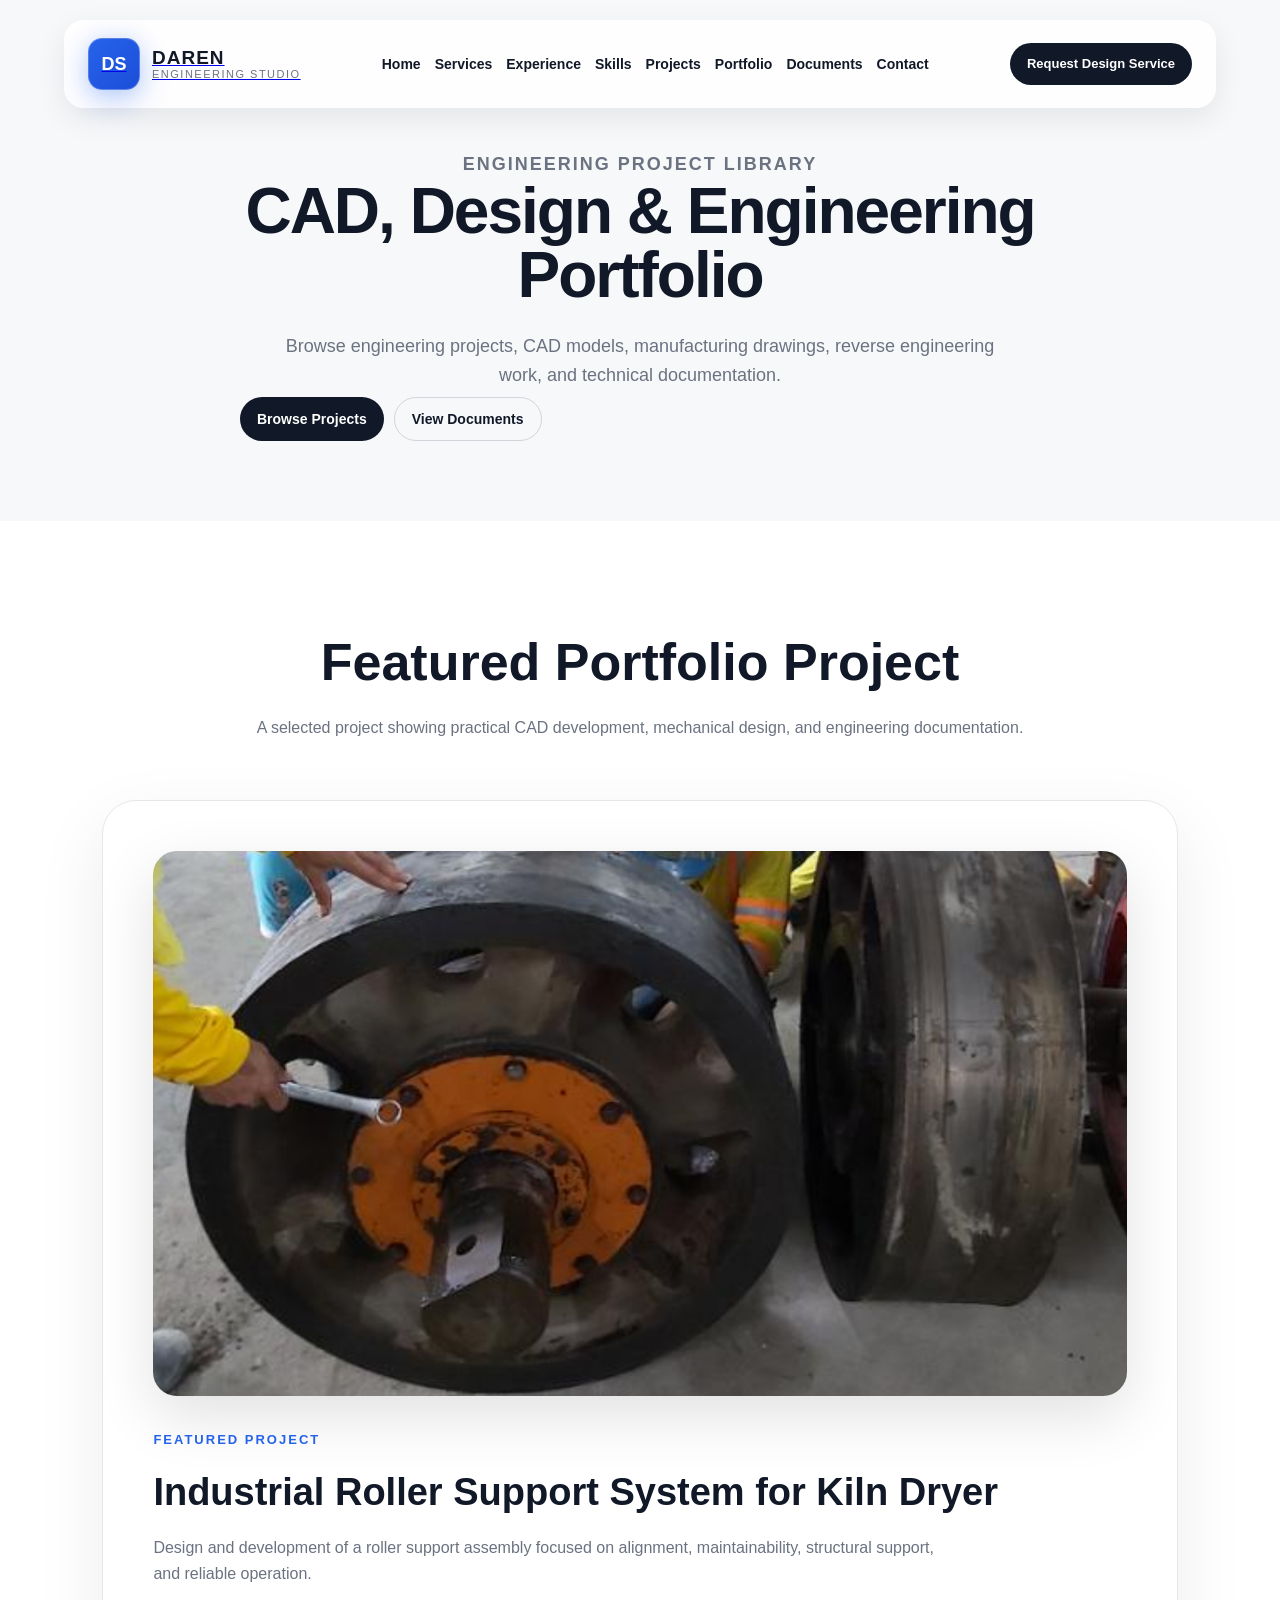
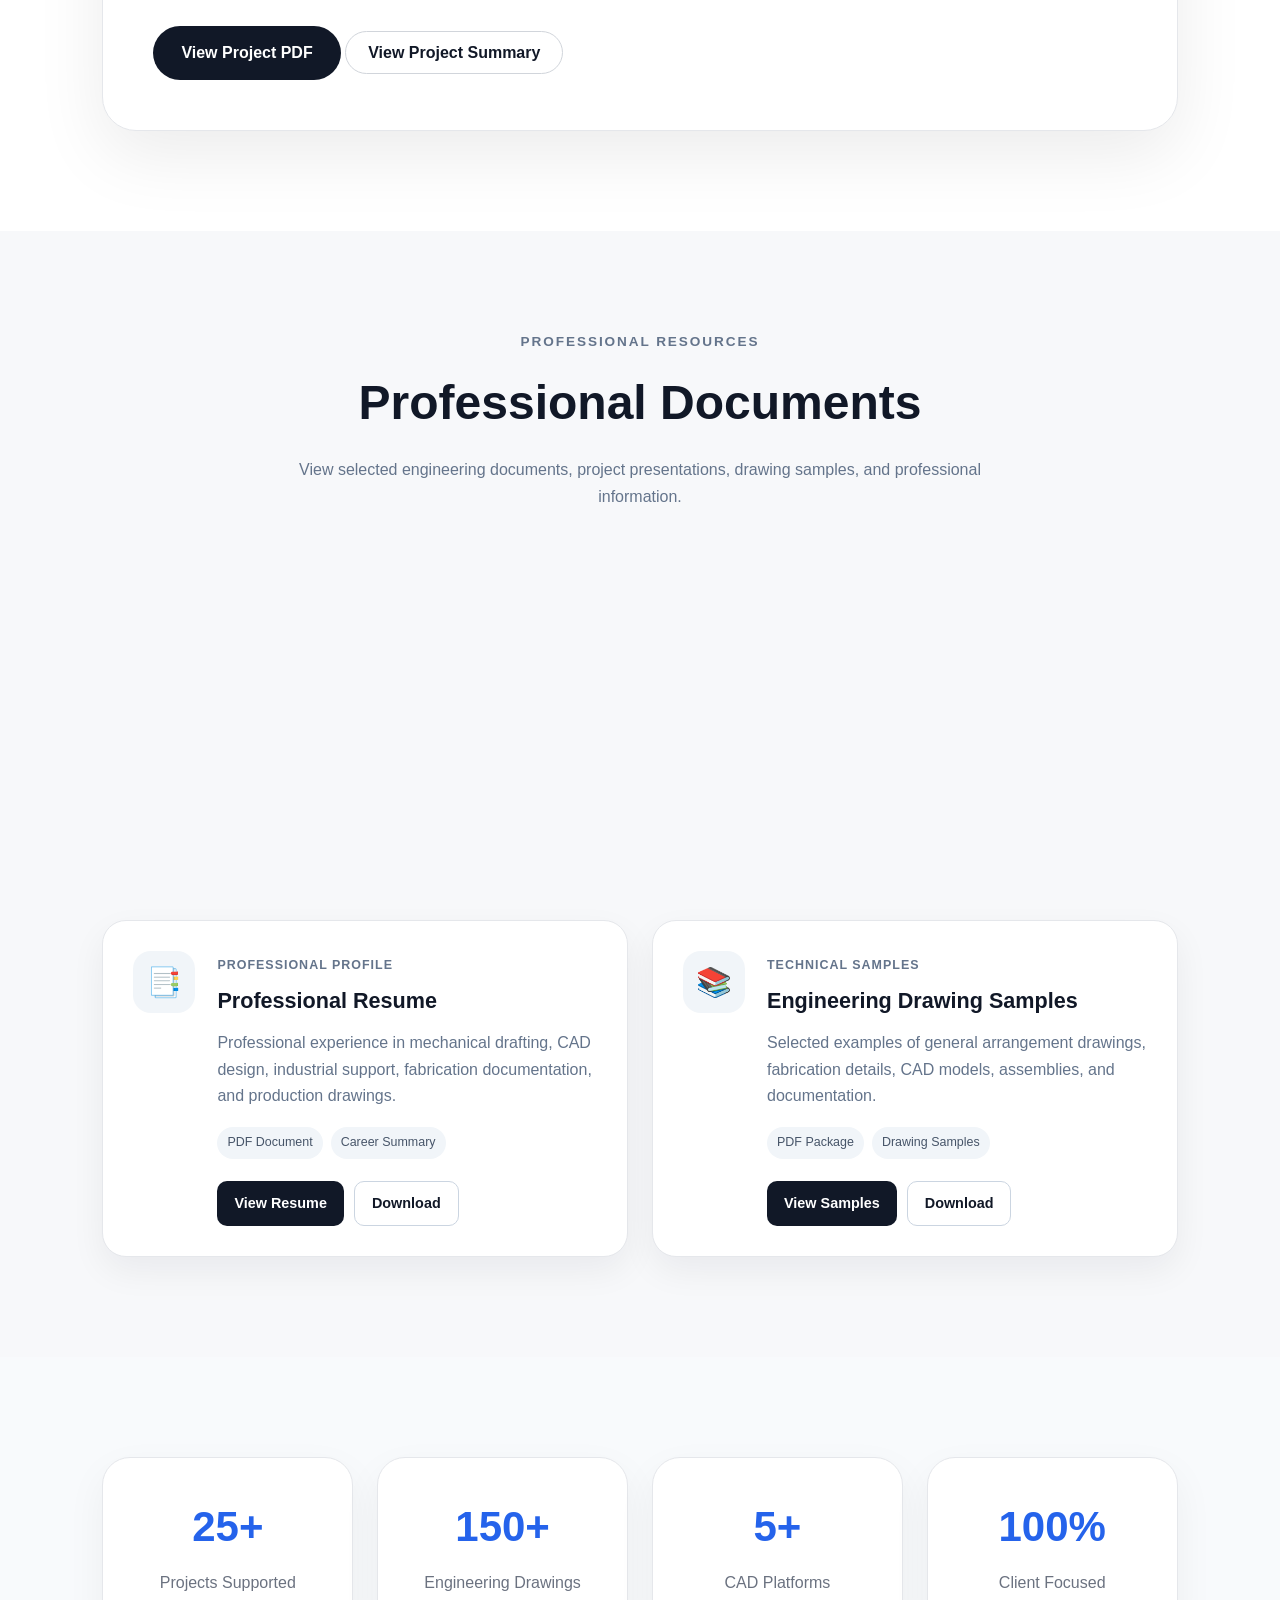
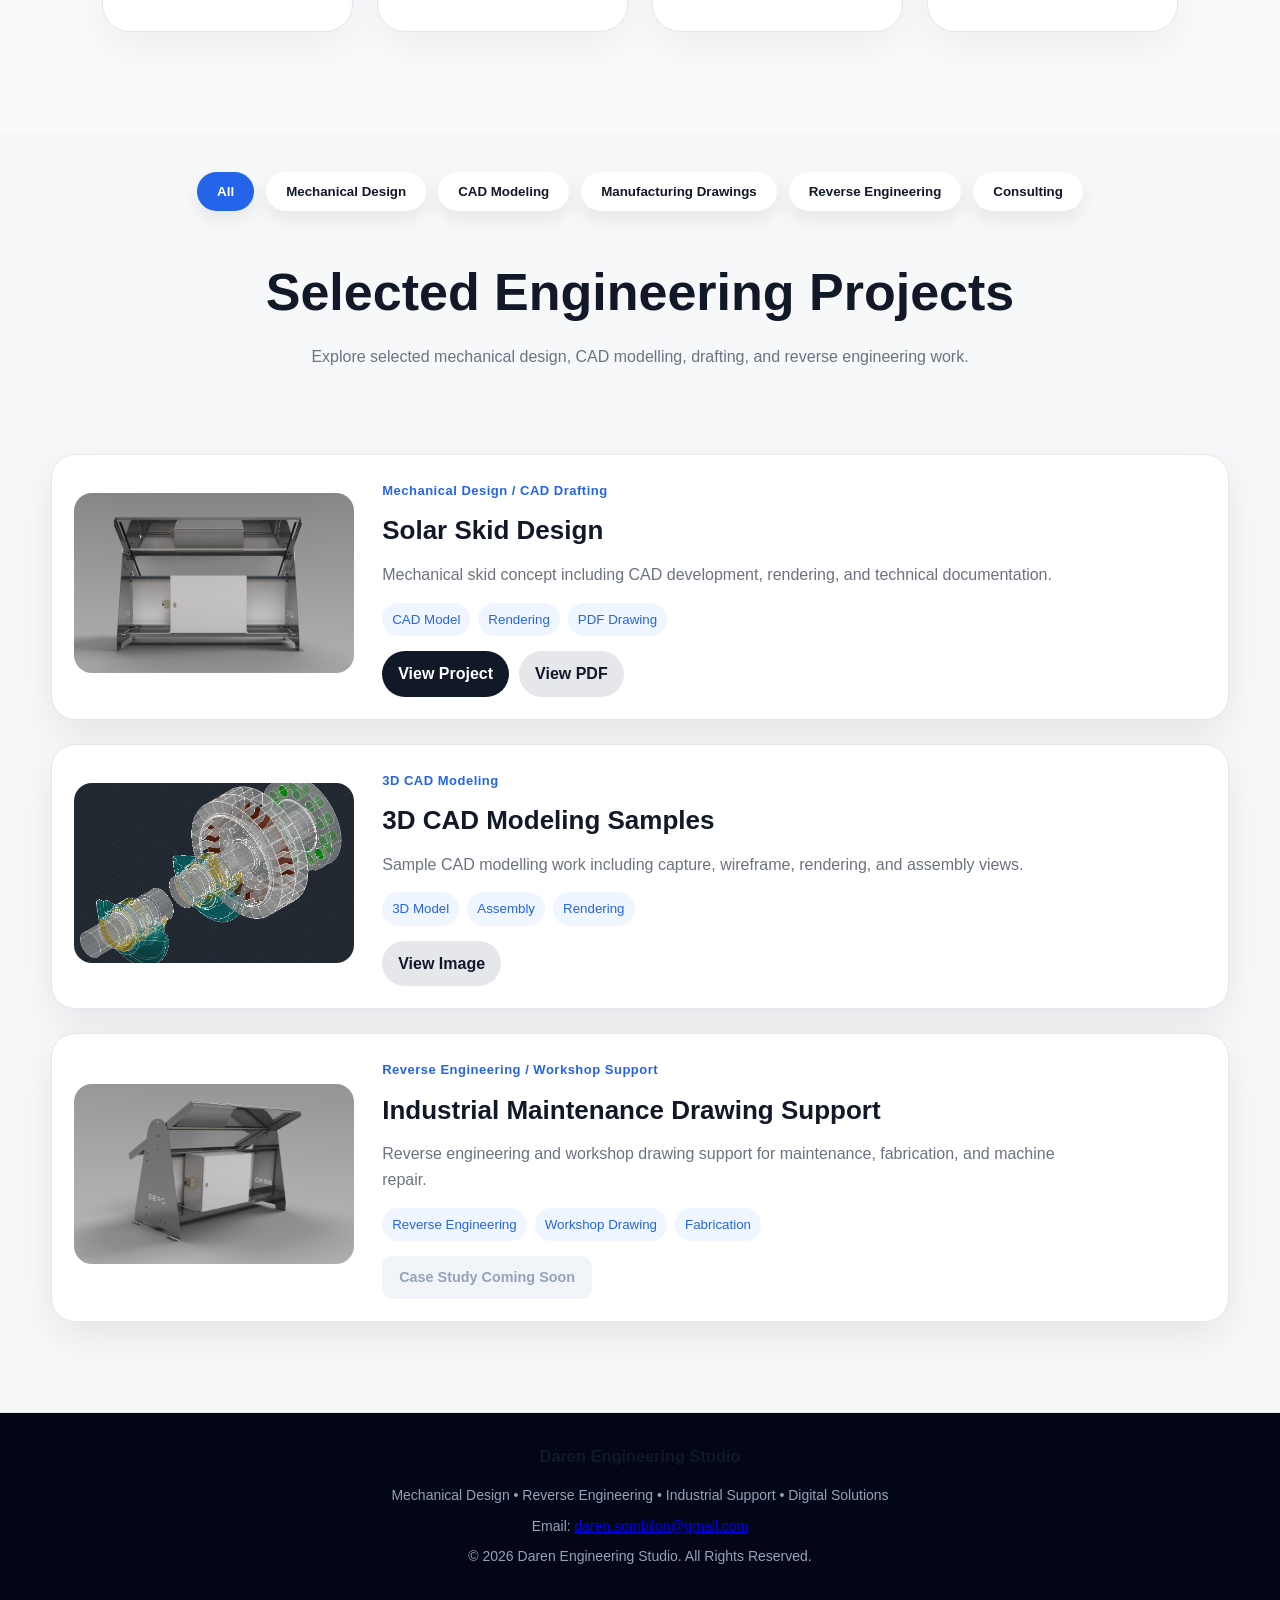
==== commit 27570883: "Add files via upload" ====
--- a/portfolio.html
+++ b/portfolio.html
@@ -226,7 +226,7 @@
 
                     <div class="document-actions">
                         <a
-                            href="assets/files/CV.pdf"
+                            href="assets/files/resume/Daren-Sombilon-Resume.pdf"
                             class="btn-primary"
                             target="_blank"
                             rel="noopener noreferrer"
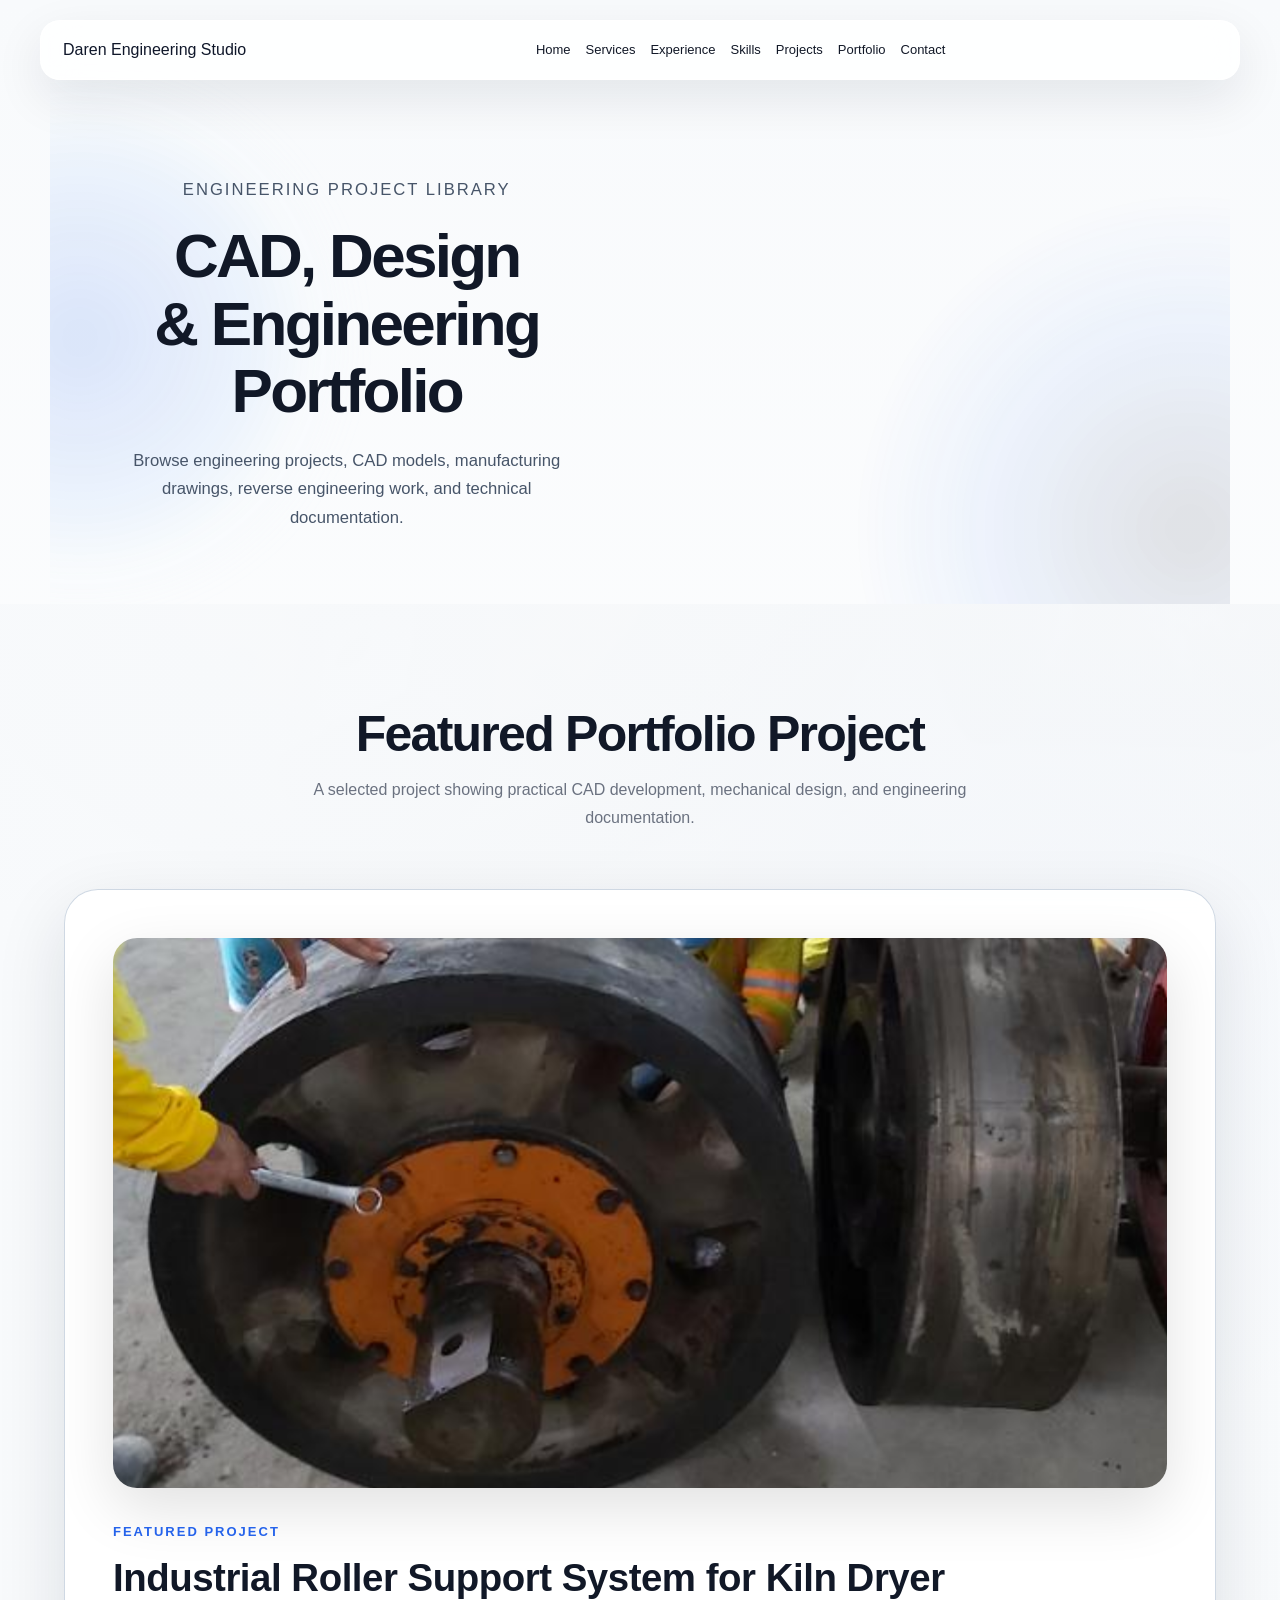
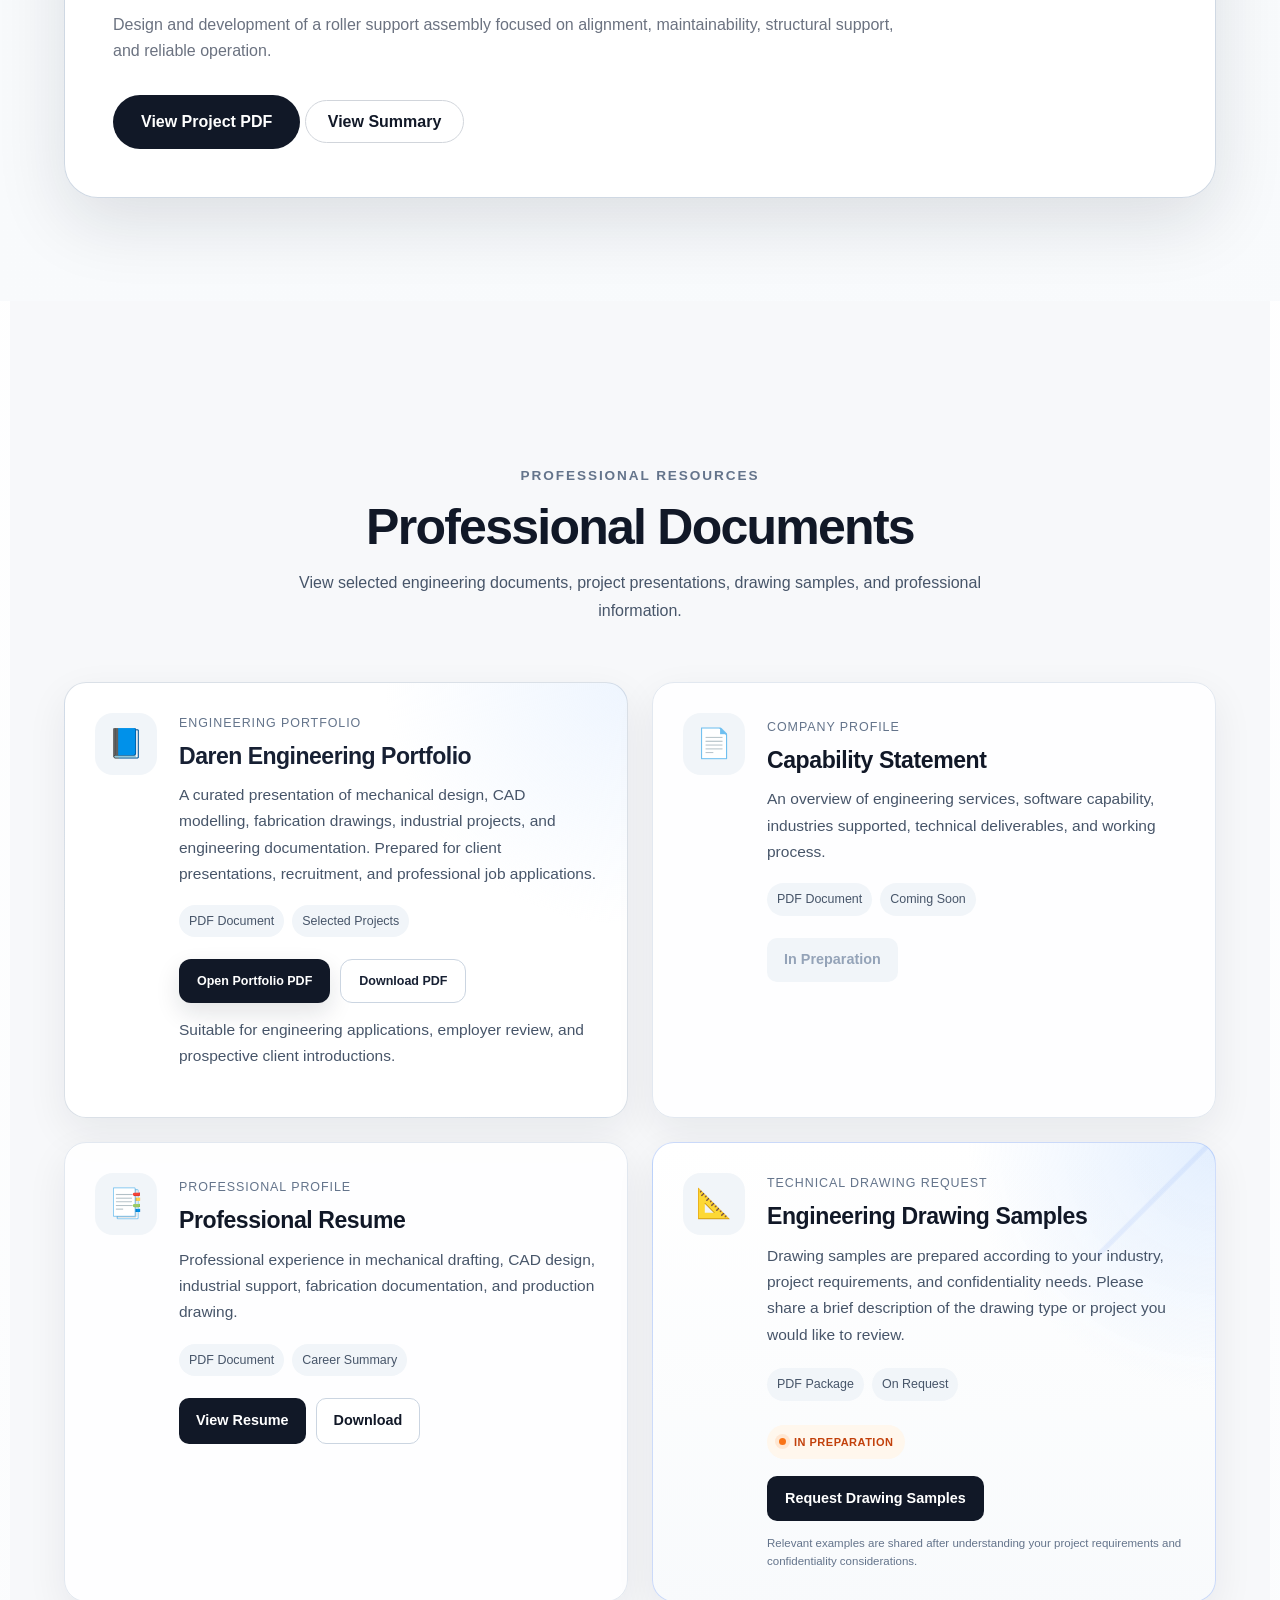
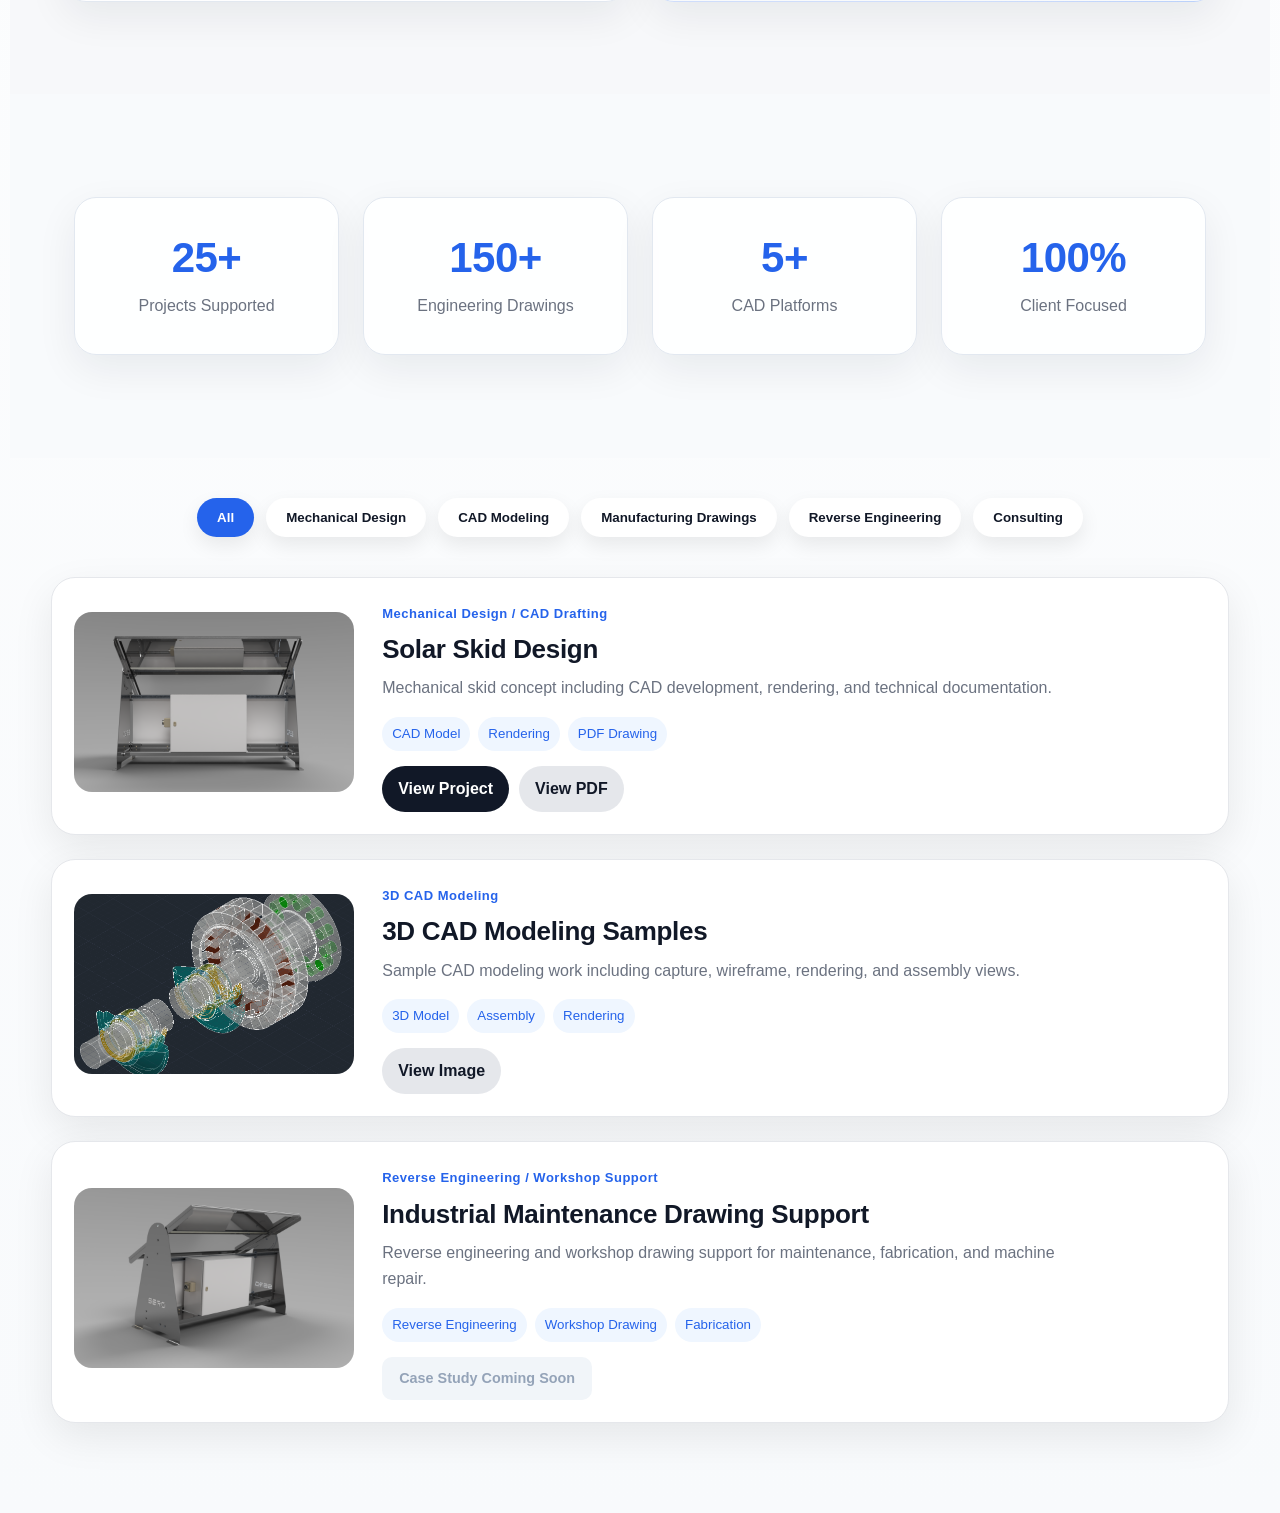
==== commit c463d4e0: "Add files via upload" ====
--- a/portfolio.html
+++ b/portfolio.html
@@ -3,513 +3,433 @@
 <head>
     <meta charset="UTF-8">
     <meta name="viewport" content="width=device-width, initial-scale=1.0">
-
-    <meta
-        name="description"
-        content="Explore mechanical design, CAD modelling, fabrication drawings, reverse engineering projects, and professional engineering documents by Daren Sombilon."
-    >
-    <meta name="author" content="Daren Sombilon">
-    <meta name="robots" content="index, follow">
-    <meta name="theme-color" content="#0f172a">
-
-    <title>Engineering Portfolio | Daren Engineering Studio</title>
-
-    <link
-        rel="canonical"
-        href="https://3dsdaren.github.io/daren-engineering-portfolio/portfolio.html"
-    >
-    <link rel="icon" type="image/png" href="assets/images/favicon.png">
-    <link rel="apple-touch-icon" href="assets/images/favicon.png">
+    <title>Portfolio | Daren Engineering Studio</title>
+
     <link rel="stylesheet" href="css/style.css">
 </head>
 
 <body>
 
 <header class="navbar" id="navbar">
-    <a class="logo" href="index.html#home" aria-label="Daren Engineering Studio home">
-        <div class="logo-mark">DS</div>
-
-        <div class="logo-text">
-            <strong>DAREN</strong>
-            <small>Engineering Studio</small>
-        </div>
-    </a>
-
-    <nav aria-label="Main Navigation">
+
+    <div class="logo">
+        Daren Engineering Studio
+    </div>
+
+    <nav>
         <a href="index.html#home">Home</a>
         <a href="index.html#services">Services</a>
         <a href="index.html#industrial-experience">Experience</a>
         <a href="index.html#skills">Skills</a>
         <a href="index.html#case-study">Projects</a>
-        <a href="portfolio.html" aria-current="page">Portfolio</a>
-        <a href="#documents">Documents</a>
+        <a href="portfolio.html">Portfolio</a>
         <a href="index.html#contact">Contact</a>
     </nav>
 
-    <a href="request.html" class="btn-primary">
-        Request Design Service
-    </a>
 </header>
 
-<main>
-
-    <!-- PORTFOLIO HERO -->
-    <section class="hero portfolio-hero" aria-labelledby="portfolio-title">
-        <div class="hero-content">
-            <p class="section-tag">ENGINEERING PROJECT LIBRARY</p>
-
-            <h1 id="portfolio-title">CAD, Design &amp; Engineering Portfolio</h1>
+<section class="hero portfolio-hero">
+
+    <div class="hero-content">
+
+        <p class="section-tag">
+            ENGINEERING PROJECT LIBRARY
+        </p>
+
+        <h1>
+            CAD, Design & Engineering Portfolio
+        </h1>
+
+        <p>
+            Browse engineering projects, CAD models,
+            manufacturing drawings, reverse engineering work,
+            and technical documentation.
+        </p>
+
+    </div>
+
+</section>
+
+<section class="section case-study-section">
+    <div class="section-title">
+        <h2>Featured Portfolio Project</h2>
+        <p>
+            A selected project showing practical CAD development,
+            mechanical design, and engineering documentation.
+        </p>
+    </div>
+
+    <div class="case-study-card">
+
+        <div class="case-study-header">
+            <div class="case-study-image">
+                <img src="assets/images/roller-support-kiln-dryer.jpg"
+                     alt="Industrial Roller Support System for Kiln Dryer">
+            </div>
+
+            <span>FEATURED PROJECT</span>
+
+            <h3>Industrial Roller Support System for Kiln Dryer</h3>
 
             <p>
-                Browse engineering projects, CAD models, manufacturing drawings,
-                reverse engineering work, and technical documentation.
+                Design and development of a roller support assembly focused on
+                alignment, maintainability, structural support, and reliable operation.
             </p>
-
-            <div class="hero-buttons">
-                <a href="#projects" class="btn-primary">Browse Projects</a>
-                <a href="#documents" class="btn-secondary">View Documents</a>
-            </div>
-        </div>
-    </section>
-
-    <!-- FEATURED PROJECT -->
-    <section
-        class="section case-study-section"
-        id="featured-project"
-        aria-labelledby="featured-project-title"
-    >
-        <div class="section-title">
-            <h2 id="featured-project-title">Featured Portfolio Project</h2>
-
-            <p>
-                A selected project showing practical CAD development,
-                mechanical design, and engineering documentation.
-            </p>
-        </div>
-
-        <article class="case-study-card">
-            <div class="case-study-header">
-                <div class="case-study-image">
-                    <img
-                        src="assets/images/roller-support-kiln-dryer.jpg"
-                        alt="Industrial roller support system designed for a kiln dryer"
-                        loading="lazy"
-                    >
-                </div>
-
-                <span>FEATURED PROJECT</span>
-
-                <h3>Industrial Roller Support System for Kiln Dryer</h3>
+        </div>
+
+        <div class="case-study-actions">
+            <a href="assets/files/Roller-Support-Kiln-Dryer.pdf"
+               class="btn-primary"
+               target="_blank">
+                View Project PDF
+            </a>
+
+            <a href="index.html#case-study"
+               class="btn-secondary">
+                View Summary
+            </a>
+        </div>
+
+    </div>
+</section>
+
+<!-- PROFESSIONAL DOCUMENTS -->
+<section class="professional-documents" id="documents">
+    <div class="section-heading">
+        <span class="section-label">PROFESSIONAL RESOURCES</span>
+        <h2>Professional Documents</h2>
+        <p>
+            View selected engineering documents, project presentations,
+            drawing samples, and professional information.
+        </p>
+    </div>
+
+    <div class="document-grid">
+
+        <!-- ENGINEERING PORTFOLIO -->
+        <article class="document-card portfolio-document-card">
+            <div class="document-icon">📘</div>
+
+            <div class="document-content">
+                <span class="document-type">Engineering Portfolio</span>
+                <h3>Daren Engineering Portfolio</h3>
 
                 <p>
-                    Design and development of a roller support assembly focused on
-                    alignment, maintainability, structural support, and reliable operation.
-                </p>
-            </div>
-
-            <div class="case-study-actions">
-                <a
-                    href="assets/files/Roller-Support-Kiln-Dryer.pdf"
-                    class="btn-primary"
-                    target="_blank"
-                    rel="noopener noreferrer"
-                >
-                    View Project PDF
-                </a>
-
-                <a href="index.html#case-study" class="btn-secondary">
-                    View Project Summary
-                </a>
-            </div>
-        </article>
-    </section>
-
-    <!-- PROFESSIONAL DOCUMENTS -->
-    <section
-        class="professional-documents"
-        id="documents"
-        aria-labelledby="documents-title"
-    >
-        <div class="section-heading">
-            <span class="section-label">PROFESSIONAL RESOURCES</span>
-
-            <h2 id="documents-title">Professional Documents</h2>
-
-            <p>
-                View selected engineering documents, project presentations,
-                drawing samples, and professional information.
-            </p>
-        </div>
-
-        <div class="document-grid">
-
-            <article class="document-card">
-                <div class="document-icon" aria-hidden="true">📘</div>
-
-                <div class="document-content">
-                    <span class="document-type">Engineering Portfolio</span>
-                    <h3>Daren Engineering Portfolio</h3>
-
-                    <p>
-                        A curated presentation of mechanical design, CAD modelling,
-                        fabrication drawings, industrial projects, and engineering
-                        documentation.
-                    </p>
-
-                    <div class="document-meta">
-                        <span>PDF Document</span>
-                        <span>Selected Projects</span>
-                    </div>
-
-                    <div class="document-actions">
-                        <a
-                            href="assets/files/Daren-Sombilon-Engineering-Portfolio.pdf"
-                            class="btn-primary"
-                            target="_blank"
-                            rel="noopener noreferrer"
-                        >
-                            View Portfolio
-                        </a>
-
-                        <a
-                            href="assets/files/Daren-Sombilon-Engineering-Portfolio.pdf"
-                            class="btn-secondary"
-                            download
-                        >
-                            Download PDF
-                        </a>
-                    </div>
-                </div>
-            </article>
-
-            <article class="document-card">
-                <div class="document-icon" aria-hidden="true">📄</div>
-
-                <div class="document-content">
-                    <span class="document-type">Company Profile</span>
-                    <h3>Capability Statement</h3>
-
-                    <p>
-                        An overview of engineering services, software capability,
-                        industries supported, technical deliverables, and working process.
-                    </p>
-
-                    <div class="document-meta">
-                        <span>PDF Document</span>
-                        <span>Coming Soon</span>
-                    </div>
-
-                    <div class="document-actions">
-                        <span class="btn-disabled" aria-disabled="true">
-                            In Preparation
-                        </span>
-                    </div>
-                </div>
-            </article>
-
-            <article class="document-card">
-                <div class="document-icon" aria-hidden="true">📑</div>
-
-                <div class="document-content">
-                    <span class="document-type">Professional Profile</span>
-                    <h3>Professional Resume</h3>
-
-                    <p>
-                        Professional experience in mechanical drafting, CAD design,
-                        industrial support, fabrication documentation, and production drawings.
-                    </p>
-
-                    <div class="document-meta">
-                        <span>PDF Document</span>
-                        <span>Career Summary</span>
-                    </div>
-
-                    <div class="document-actions">
-                        <a
-                            href="assets/files/resume/Daren-Sombilon-Resume.pdf"
-                            class="btn-primary"
-                            target="_blank"
-                            rel="noopener noreferrer"
-                        >
-                            View Resume
-                        </a>
-
-                        <a
-                            href="assets/files/CV.pdf"
-                            class="btn-secondary"
-                            download
-                        >
-                            Download
-                        </a>
-                    </div>
-                </div>
-            </article>
-
-            <article class="document-card">
-                <div class="document-icon" aria-hidden="true">📚</div>
-
-                <div class="document-content">
-                    <span class="document-type">Technical Samples</span>
-                    <h3>Engineering Drawing Samples</h3>
-
-                    <p>
-                        Selected examples of general arrangement drawings,
-                        fabrication details, CAD models, assemblies, and documentation.
-                    </p>
-
-                    <div class="document-meta">
-                        <span>PDF Package</span>
-                        <span>Drawing Samples</span>
-                    </div>
-
-                    <div class="document-actions">
-                        <a
-                            href="assets/files/Drawing-Sample-Portfolio.pdf"
-                            class="btn-primary"
-                            target="_blank"
-                            rel="noopener noreferrer"
-                        >
-                            View Samples
-                        </a>
-
-                        <a
-                            href="assets/files/Drawing-Sample-Portfolio.pdf"
-                            class="btn-secondary"
-                            download
-                        >
-                            Download
-                        </a>
-                    </div>
-                </div>
-            </article>
-
-        </div>
-    </section>
-
-    <!-- PORTFOLIO STATISTICS -->
-    <section class="stats-section section" aria-label="Portfolio statistics">
-        <div class="stats-grid">
-            <div class="stat-card">
-                <h3><span class="counter" data-target="25">0</span>+</h3>
-                <p>Projects Supported</p>
-            </div>
-
-            <div class="stat-card">
-                <h3><span class="counter" data-target="150">0</span>+</h3>
-                <p>Engineering Drawings</p>
-            </div>
-
-            <div class="stat-card">
-                <h3><span class="counter" data-target="5">0</span>+</h3>
-                <p>CAD Platforms</p>
-            </div>
-
-            <div class="stat-card">
-                <h3><span class="counter" data-target="100">0</span>%</h3>
-                <p>Client Focused</p>
-            </div>
-        </div>
-    </section>
-
-    <!-- PROJECT FILTERS -->
-    <section
-        class="portfolio-filters"
-        aria-label="Filter portfolio projects"
-    >
-        <button class="filter-btn active" type="button" data-filter="all">
-            All
-        </button>
-
-        <button class="filter-btn" type="button" data-filter="mechanical">
-            Mechanical Design
-        </button>
-
-        <button class="filter-btn" type="button" data-filter="cad">
-            CAD Modeling
-        </button>
-
-        <button class="filter-btn" type="button" data-filter="drawings">
-            Manufacturing Drawings
-        </button>
-
-        <button class="filter-btn" type="button" data-filter="reverse">
-            Reverse Engineering
-        </button>
-
-        <button class="filter-btn" type="button" data-filter="consulting">
-            Consulting
-        </button>
-    </section>
-
-    <!-- PROJECT LIST -->
-    <section
-        class="project-list"
-        id="projects"
-        aria-labelledby="projects-title"
-    >
-        <div class="section-title">
-            <h2 id="projects-title">Selected Engineering Projects</h2>
-
-            <p>
-                Explore selected mechanical design, CAD modelling,
-                drafting, and reverse engineering work.
-            </p>
-        </div>
-
-        <article
-            class="project-list-item"
-            data-category="mechanical cad drawings"
-        >
-            <div class="project-list-image">
-                <img
-                    src="assets/images/portfolio/skid-rendering.jpg"
-                    alt="Rendered view of the Solar Skid Design"
-                    loading="lazy"
-                >
-            </div>
-
-            <div class="project-list-content">
-                <span class="project-category">
-                    Mechanical Design / CAD Drafting
-                </span>
-
-                <h3>Solar Skid Design</h3>
-
-                <p>
-                    Mechanical skid concept including CAD development,
-                    rendering, and technical documentation.
-                </p>
-
-                <div class="project-tags">
-                    <small>CAD Model</small>
-                    <small>Rendering</small>
-                    <small>PDF Drawing</small>
-                </div>
-
-                <div class="project-actions">
-                    <a href="solar-skid-case-study.html">
-                        View Project
-                    </a>
-
+                    A curated presentation of mechanical design, CAD modelling,
+                    fabrication drawings, industrial projects, and engineering
+                    documentation. Prepared for client presentations, recruitment,
+                    and professional job applications.
+                </p>
+
+                <div class="document-meta">
+                    <span>PDF Document</span>
+                    <span>Selected Projects</span>
+                </div>
+
+                <div class="document-actions portfolio-file-actions">
                     <a
-                        href="assets/files/Solar-Skid-Rendering.pdf"
+                        href="assets/files/portfolio/Daren-Sombilon-Engineering-Portfolio.pdf"
                         target="_blank"
                         rel="noopener noreferrer"
+                        class="btn-primary portfolio-file-link"
+                        data-file-candidates="assets/files/portfolio/Daren-Sombilon-Engineering-Portfolio.pdf|assets/files/Daren-Sombilon-Engineering-Portfolio.pdf|assets/files/Engineering-Portfolio.pdf|assets/files/Drawing-Sample-Portfolio.pdf"
                     >
-                        View PDF
+                        Open Portfolio PDF
                     </a>
-                </div>
+
+                    <a
+                        href="assets/files/portfolio/Daren-Sombilon-Engineering-Portfolio.pdf"
+                        download="Daren-Sombilon-Engineering-Portfolio.pdf"
+                        class="btn-secondary portfolio-file-link"
+                        data-file-candidates="assets/files/portfolio/Daren-Sombilon-Engineering-Portfolio.pdf|assets/files/Daren-Sombilon-Engineering-Portfolio.pdf|assets/files/Engineering-Portfolio.pdf|assets/files/Drawing-Sample-Portfolio.pdf"
+                    >
+                        Download PDF
+                    </a>
+                </div>
+
+                <p class="portfolio-purpose-note">
+                    Suitable for engineering applications, employer review,
+                    and prospective client introductions.
+                </p>
             </div>
         </article>
 
-        <article
-            class="project-list-item"
-            data-category="cad mechanical"
-        >
-            <div class="project-list-image">
-                <img
-                    src="assets/images/portfolio/3d-cad.jpg"
-                    alt="Three-dimensional CAD modelling sample"
-                    loading="lazy"
-                >
-            </div>
-
-            <div class="project-list-content">
-                <span class="project-category">3D CAD Modeling</span>
-
-                <h3>3D CAD Modeling Samples</h3>
+        <!-- CAPABILITY STATEMENT -->
+        <article class="document-card">
+            <div class="document-icon">📄</div>
+
+            <div class="document-content">
+                <span class="document-type">Company Profile</span>
+                <h3>Capability Statement</h3>
 
                 <p>
-                    Sample CAD modelling work including capture,
-                    wireframe, rendering, and assembly views.
-                </p>
-
-                <div class="project-tags">
-                    <small>3D Model</small>
-                    <small>Assembly</small>
-                    <small>Rendering</small>
-                </div>
-
-                <div class="project-actions">
+                    An overview of engineering services, software capability,
+                    industries supported, technical deliverables, and working process.
+                </p>
+
+                <div class="document-meta">
+                    <span>PDF Document</span>
+                    <span>Coming Soon</span>
+                </div>
+
+                <div class="document-actions">
+                    <span class="btn-disabled">In Preparation</span>
+                </div>
+            </div>
+        </article>
+
+        <!-- RESUME -->
+        <article class="document-card">
+            <div class="document-icon">📑</div>
+
+            <div class="document-content">
+                <span class="document-type">Professional Profile</span>
+                <h3>Professional Resume</h3>
+
+                <p>
+                    Professional experience in mechanical drafting, CAD design,
+                    industrial support, fabrication documentation, and production drawing.
+                </p>
+
+                <div class="document-meta">
+                    <span>PDF Document</span>
+                    <span>Career Summary</span>
+                </div>
+
+                <div class="document-actions">
                     <a
-                        href="assets/images/portfolio/3d-cad.jpg"
+                        href="assets/files/resume/Daren-Sombilon-Resume.pdf"
                         target="_blank"
                         rel="noopener noreferrer"
+                        class="btn-primary"
                     >
-                        View Image
+                        View Resume
                     </a>
+
+                    <a
+                        href="assets/files/resume/Daren-Sombilon-Resume.pdf"
+                        download
+                        class="btn-secondary"
+                    >
+                        Download
+                    </a>
                 </div>
             </div>
         </article>
 
-        <article
-            class="project-list-item"
-            data-category="reverse drawings consulting"
-        >
-            <div class="project-list-image">
-                <img
-                    src="assets/images/portfolio/rendering.jpg"
-                    alt="Industrial maintenance drawing support project"
-                    loading="lazy"
-                >
-            </div>
-
-            <div class="project-list-content">
-                <span class="project-category">
-                    Reverse Engineering / Workshop Support
-                </span>
-
-                <h3>Industrial Maintenance Drawing Support</h3>
+        <!-- DRAWING SAMPLES — REQUEST BASED -->
+        <article class="document-card document-card-request">
+            <div class="document-icon">📐</div>
+
+            <div class="document-content">
+                <span class="document-type">Technical Drawing Request</span>
+                <h3>Engineering Drawing Samples</h3>
 
                 <p>
-                    Reverse engineering and workshop drawing support
-                    for maintenance, fabrication, and machine repair.
-                </p>
-
-                <div class="project-tags">
-                    <small>Reverse Engineering</small>
-                    <small>Workshop Drawing</small>
-                    <small>Fabrication</small>
-                </div>
-
-                <div class="project-actions">
-                    <span class="btn-disabled" aria-disabled="true">
-                        Case Study Coming Soon
-                    </span>
-                </div>
+                    Drawing samples are prepared according to your industry,
+                    project requirements, and confidentiality needs.
+                    Please share a brief description of the drawing type or project
+                    you would like to review.
+                </p>
+
+                <div class="document-meta">
+                    <span>PDF Package</span>
+                    <span>On Request</span>
+                </div>
+
+                <div class="document-preparation-status">
+                    <span class="document-status-dot" aria-hidden="true"></span>
+                    In Preparation
+                </div>
+
+                <div class="document-actions document-request-actions">
+                    <a
+                        href="request.html"
+                        class="btn-primary"
+                    >
+                        Request Drawing Samples
+                    </a>
+                </div>
+
+                <p class="document-confidentiality-note">
+                    Relevant examples are shared after understanding your
+                    project requirements and confidentiality considerations.
+                </p>
             </div>
         </article>
-    </section>
-
-</main>
-
-<footer>
-    <h3>Daren Engineering Studio</h3>
-
-    <p>
-        Mechanical Design • Reverse Engineering • Industrial Support • Digital Solutions
-    </p>
-
-    <p>
-        Email:
-        <a href="mailto:daren.sombilon@gmail.com">
-            daren.sombilon@gmail.com
-        </a>
-    </p>
-
-    <p>© 2026 Daren Engineering Studio. All Rights Reserved.</p>
-</footer>
-
-<button
-    id="backToTop"
-    class="back-to-top"
-    type="button"
-    aria-label="Back to top"
->
-    ↑
-</button>
+
+    </div>
+</section>
+
+<section class="stats-section section">
+    <div class="stats-grid">
+
+        <div class="stat-card">
+            <h3>
+                <span class="counter" data-target="25">0</span>+
+            </h3>
+            <p>Projects Supported</p>
+        </div>
+
+        <div class="stat-card">
+            <h3>
+                <span class="counter" data-target="150">0</span>+
+            </h3>
+            <p>Engineering Drawings</p>
+        </div>
+
+        <div class="stat-card">
+            <h3>
+                <span class="counter" data-target="5">0</span>+
+            </h3>
+            <p>CAD Platforms</p>
+        </div>
+
+        <div class="stat-card">
+            <h3>
+                <span class="counter" data-target="100">0</span>%
+            </h3>
+            <p>Client Focused</p>
+        </div>
+
+    </div>
+</section>
+
+<section class="portfolio-filters">
+    <button class="filter-btn active" data-filter="all">All</button>
+    <button class="filter-btn" data-filter="mechanical">Mechanical Design</button>
+    <button class="filter-btn" data-filter="cad">CAD Modeling</button>
+    <button class="filter-btn" data-filter="drawings">Manufacturing Drawings</button>
+    <button class="filter-btn" data-filter="reverse">Reverse Engineering</button>
+    <button class="filter-btn" data-filter="consulting">Consulting</button>
+</section>
+
+<section class="project-list">
+
+    <article class="project-list-item" data-category="mechanical cad drawings">
+        <div class="project-list-image">
+            <img src="assets/images/portfolio/skid-rendering.jpg" alt="Solar Skid Design">
+        </div>
+
+        <div class="project-list-content">
+            <span class="project-category">Mechanical Design / CAD Drafting</span>
+            <h3>Solar Skid Design</h3>
+            <p>
+                Mechanical skid concept including CAD development,
+                rendering, and technical documentation.
+            </p>
+
+            <div class="project-tags">
+                <small>CAD Model</small>
+                <small>Rendering</small>
+                <small>PDF Drawing</small>
+            </div>
+
+            <div class="project-actions">
+                <a href="solar-skid-case-study.html">View Project</a>
+                <a href="assets/files/Solar-Skid-Rendering.pdf" target="_blank">View PDF</a>
+            </div>
+        </div>
+    </article>
+
+    <article class="project-list-item" data-category="cad mechanical">
+        <div class="project-list-image">
+            <img src="assets/images/portfolio/3d-cad.jpg" alt="3D CAD Modeling Samples">
+        </div>
+
+        <div class="project-list-content">
+            <span class="project-category">3D CAD Modeling</span>
+            <h3>3D CAD Modeling Samples</h3>
+            <p>
+                Sample CAD modeling work including capture,
+                wireframe, rendering, and assembly views.
+            </p>
+
+            <div class="project-tags">
+                <small>3D Model</small>
+                <small>Assembly</small>
+                <small>Rendering</small>
+            </div>
+
+            <div class="project-actions">
+                <a href="assets/images/portfolio/3d-cad.jpg" target="_blank">View Image</a>
+            </div>
+        </div>
+    </article>
+
+    <article class="project-list-item" data-category="reverse drawings consulting">
+        <div class="project-list-image">
+            <img src="assets/images/portfolio/rendering.jpg" alt="Industrial Maintenance Drawing Support">
+        </div>
+
+        <div class="project-list-content">
+            <span class="project-category">Reverse Engineering / Workshop Support</span>
+            <h3>Industrial Maintenance Drawing Support</h3>
+            <p>
+                Reverse engineering and workshop drawing support
+                for maintenance, fabrication, and machine repair.
+            </p>
+
+            <div class="project-tags">
+                <small>Reverse Engineering</small>
+                <small>Workshop Drawing</small>
+                <small>Fabrication</small>
+            </div>
+
+            <div class="project-actions">
+                <span class="btn-disabled">Case Study Coming Soon</span>
+            </div>
+        </div>
+    </article>
+
+</section>
 
 <script src="js/main.js"></script>
+
+
+<script>
+(() => {
+    const links = document.querySelectorAll(".portfolio-file-link[data-file-candidates]");
+    if (!links.length) return;
+
+    const resolved = new Map();
+
+    async function findExistingPath(candidates) {
+        const key = candidates.join("|");
+        if (resolved.has(key)) return resolved.get(key);
+
+        for (const path of candidates) {
+            try {
+                const response = await fetch(path, {
+                    method: "HEAD",
+                    cache: "no-store"
+                });
+
+                if (response.ok) {
+                    resolved.set(key, path);
+                    return path;
+                }
+            } catch (_) {
+                // Continue to the next known legacy location.
+            }
+        }
+
+        const fallback = candidates[0];
+        resolved.set(key, fallback);
+        return fallback;
+    }
+
+    links.forEach(async (link) => {
+        const candidates = link.dataset.fileCandidates
+            .split("|")
+            .map((item) => item.trim())
+            .filter(Boolean);
+
+        const path = await findExistingPath(candidates);
+        link.href = path;
+    });
+})();
+</script>
 
 </body>
 </html>
--- a/css/style.css
+++ b/css/style.css
@@ -2911,3 +2911,3808 @@
     }
 }
 
+/* =========================================================
+   PROFESSIONAL TYPOGRAPHY SYSTEM — FINAL OVERRIDE
+   Balanced font weights for a clean engineering-studio style.
+   Keep this block at the END of style.css.
+========================================================= */
+
+:root {
+    --font-sans: "Inter", -apple-system, BlinkMacSystemFont, "Segoe UI",
+        Roboto, Helvetica, Arial, sans-serif;
+
+    --weight-regular: 400;
+    --weight-medium: 500;
+    --weight-semibold: 600;
+    --weight-bold: 700;
+
+    --text-heading: #111827;
+    --text-body: #475569;
+    --text-muted: #64748b;
+}
+
+html {
+    font-synthesis: none;
+    text-rendering: optimizeLegibility;
+}
+
+body {
+    font-family: var(--font-sans);
+    font-weight: var(--weight-regular);
+    color: var(--text-heading);
+    line-height: 1.65;
+    -webkit-font-smoothing: antialiased;
+    -moz-osx-font-smoothing: grayscale;
+}
+
+/* Main heading hierarchy */
+h1,
+h2,
+h3,
+h4,
+h5,
+h6 {
+    color: var(--text-heading);
+    font-weight: var(--weight-semibold);
+    line-height: 1.2;
+    text-wrap: balance;
+}
+
+h1 {
+    letter-spacing: -0.035em;
+}
+
+h2 {
+    letter-spacing: -0.025em;
+}
+
+h3,
+h4,
+h5,
+h6 {
+    letter-spacing: -0.012em;
+}
+
+/* Paragraphs and supporting copy */
+p,
+li,
+input,
+select,
+textarea {
+    font-weight: var(--weight-regular);
+}
+
+p {
+    color: var(--text-body);
+}
+
+strong,
+b {
+    font-weight: var(--weight-semibold);
+}
+
+/* Branding remains distinctive without appearing overly heavy */
+.logo-mark {
+    font-weight: var(--weight-bold);
+}
+
+.logo-text strong {
+    font-weight: var(--weight-bold);
+}
+
+.logo-text small {
+    font-weight: var(--weight-medium);
+}
+
+/* Navigation */
+.navbar nav a {
+    font-weight: var(--weight-medium);
+}
+
+.navbar nav a:hover,
+.navbar nav a.active {
+    font-weight: var(--weight-semibold);
+}
+
+/* Buttons and interactive controls */
+.btn-primary,
+.btn-secondary,
+.primary-btn,
+.filter-btn,
+.document-actions a,
+.btn-disabled,
+button,
+input[type="submit"] {
+    font-weight: var(--weight-semibold);
+}
+
+/* Small labels, tags, categories, and badges */
+.hero-tag,
+.section-label,
+.section-tag,
+.project-header span,
+.project-category,
+.document-type,
+.popular-badge,
+.request-trust span,
+.testimonial-card span,
+.form-status,
+.tool-card,
+.tool-card span {
+    font-weight: var(--weight-semibold);
+}
+
+/* Cards and content headings */
+.card h3,
+.project-header h3,
+.project-section-box h4,
+.portfolio-card h5,
+.pdf-card h5,
+.project-content h3,
+.process-card h3,
+.why-card h3,
+.skill-card h3,
+.case-study-header h3,
+.case-study-item h4,
+.case-study-result h4,
+.pricing-card h3,
+.testimonial-card h4,
+.stat-card h3,
+.trust-card h3,
+.footer h3,
+footer h3,
+.case-info-card h3,
+.case-card h3,
+.gallery-card h3,
+.pdf-download-box h3,
+.project-list-content h3 {
+    font-weight: var(--weight-semibold);
+}
+
+/* Hero and major section titles */
+.hero h1,
+.hero-content h1,
+.portfolio-hero h1,
+.case-hero h1,
+.request-header h1,
+.thankyou-card h1,
+.section-title h2,
+.section-heading h2,
+.section-header h2,
+.case-section h2,
+.contact-section h2 {
+    font-weight: var(--weight-semibold);
+}
+
+/* Professional Documents page */
+.section-heading p {
+    font-weight: var(--weight-regular);
+    color: var(--text-body);
+}
+
+.document-type {
+    color: var(--text-muted);
+    letter-spacing: 0.075em;
+}
+
+.document-content h3 {
+    font-weight: var(--weight-semibold);
+    letter-spacing: -0.018em;
+}
+
+.document-content p {
+    font-weight: var(--weight-regular);
+    color: var(--text-body);
+    line-height: 1.7;
+}
+
+.document-meta span {
+    font-weight: var(--weight-medium);
+}
+
+/* Form typography */
+.form-group label {
+    font-weight: var(--weight-medium);
+}
+
+.checkbox-group label {
+    font-weight: var(--weight-regular);
+}
+
+/* Numbered and statistical elements */
+.process-card > span,
+.stat-card h3,
+.trust-card h3 {
+    font-weight: var(--weight-semibold);
+}
+
+/* Keep icon-only controls visually clear */
+.back-to-top,
+.check-icon {
+    font-weight: var(--weight-semibold);
+}
+
+/* Responsive typography refinement */
+@media (max-width: 768px) {
+    body {
+        line-height: 1.6;
+    }
+
+    h1,
+    h2,
+    h3 {
+        line-height: 1.18;
+    }
+}
+
+/* =========================================================
+   HOMEPAGE HERO — PROFESSIONAL CONSULTANCY LAYOUT
+   Final override: keep this block at the end of style.css.
+========================================================= */
+
+.hero {
+    width: min(100%, 1500px);
+    min-height: 100svh;
+    margin-inline: auto;
+    padding: 168px clamp(32px, 5vw, 76px) 104px;
+    display: grid;
+    grid-template-columns: minmax(400px, 0.92fr) minmax(470px, 1.08fr);
+    align-items: center;
+    gap: clamp(56px, 7vw, 112px);
+}
+
+.hero-content {
+    width: 100%;
+    max-width: 610px;
+}
+
+.hero-tag {
+    display: inline-flex;
+    align-items: center;
+    max-width: 100%;
+    margin-bottom: 26px;
+    padding: 9px 15px;
+    border: 1px solid rgba(37, 99, 235, 0.10);
+    background: rgba(224, 231, 255, 0.72);
+    color: #1d4ed8;
+    font-size: 11px;
+    font-weight: 600;
+    line-height: 1.35;
+    letter-spacing: 0.035em;
+    text-transform: uppercase;
+}
+
+.hero h1 {
+    max-width: 600px;
+    margin: 0 0 26px;
+    font-size: clamp(52px, 5.3vw, 76px);
+    font-weight: 600;
+    line-height: 1.035;
+    letter-spacing: -0.052em;
+    text-wrap: balance;
+}
+
+.hero p {
+    max-width: 570px;
+    margin: 0;
+    color: #475569;
+    font-size: clamp(16px, 1.35vw, 18px);
+    font-weight: 400;
+    line-height: 1.72;
+}
+
+.hero-actions {
+    width: 100%;
+    margin-top: 38px;
+    display: flex;
+    flex-direction: column;
+    align-items: flex-start;
+    gap: 18px;
+}
+
+.hero-primary-action {
+    display: flex;
+    align-items: center;
+}
+
+.hero-main-btn {
+    min-height: 50px;
+    display: inline-flex;
+    align-items: center;
+    justify-content: center;
+    padding: 14px 25px;
+    border-radius: 999px;
+    font-size: 14px;
+    font-weight: 600;
+    line-height: 1;
+    box-shadow: 0 14px 30px rgba(15, 23, 42, 0.15);
+}
+
+.hero-main-btn:hover {
+    box-shadow: 0 18px 38px rgba(15, 23, 42, 0.20);
+}
+
+.hero-secondary-actions {
+    display: flex;
+    flex-wrap: wrap;
+    align-items: center;
+    gap: 11px;
+}
+
+.hero-secondary-actions .btn-secondary {
+    min-height: 43px;
+    display: inline-flex;
+    align-items: center;
+    justify-content: center;
+    padding: 11px 18px;
+    border: 1px solid #cbd5e1;
+    border-radius: 999px;
+    background: rgba(255, 255, 255, 0.78);
+    color: #0f172a;
+    font-size: 13px;
+    font-weight: 500;
+    line-height: 1;
+    white-space: nowrap;
+    backdrop-filter: blur(10px);
+    -webkit-backdrop-filter: blur(10px);
+    transition:
+        transform 0.25s ease,
+        border-color 0.25s ease,
+        background-color 0.25s ease,
+        box-shadow 0.25s ease;
+}
+
+.hero-secondary-actions .btn-secondary:hover {
+    transform: translateY(-2px);
+    border-color: #94a3b8;
+    background: #ffffff;
+    box-shadow: 0 10px 24px rgba(15, 23, 42, 0.09);
+}
+
+.hero-image {
+    width: 100%;
+    display: flex;
+    align-items: center;
+    justify-content: flex-end;
+}
+
+.hero-image img {
+    width: 100%;
+    max-width: 760px;
+    height: auto;
+    aspect-ratio: 14 / 9;
+    display: block;
+    object-fit: cover;
+    object-position: center;
+    border-radius: 30px;
+    box-shadow: 0 34px 88px rgba(15, 23, 42, 0.16);
+}
+
+@media (max-width: 1180px) {
+    .hero {
+        padding-inline: 44px;
+        grid-template-columns: minmax(360px, 0.95fr) minmax(430px, 1.05fr);
+        gap: 52px;
+    }
+
+    .hero h1 {
+        font-size: clamp(48px, 5.1vw, 64px);
+    }
+
+    .hero-secondary-actions {
+        max-width: 520px;
+    }
+}
+
+@media (max-width: 900px) {
+    .hero {
+        min-height: auto;
+        padding: 235px 6% 90px;
+        grid-template-columns: 1fr;
+        gap: 58px;
+        text-align: center;
+    }
+
+    .hero-content {
+        max-width: 760px;
+        margin-inline: auto;
+    }
+
+    .hero h1,
+    .hero p {
+        margin-inline: auto;
+    }
+
+    .hero-actions {
+        align-items: center;
+        margin-top: 34px;
+    }
+
+    .hero-primary-action,
+    .hero-secondary-actions {
+        justify-content: center;
+    }
+
+    .hero-image {
+        justify-content: center;
+    }
+
+    .hero-image img {
+        max-width: 780px;
+    }
+}
+
+@media (max-width: 600px) {
+    .hero {
+        padding: 250px 20px 72px;
+        gap: 44px;
+    }
+
+    .hero-tag {
+        margin-bottom: 21px;
+        padding: 8px 12px;
+        font-size: 9.5px;
+        line-height: 1.45;
+    }
+
+    .hero h1 {
+        margin-bottom: 22px;
+        font-size: clamp(42px, 13vw, 54px);
+        line-height: 1.045;
+        letter-spacing: -0.047em;
+    }
+
+    .hero p {
+        font-size: 16px;
+        line-height: 1.68;
+    }
+
+    .hero-actions {
+        gap: 14px;
+        margin-top: 31px;
+    }
+
+    .hero-primary-action,
+    .hero-secondary-actions {
+        width: 100%;
+    }
+
+    .hero-main-btn {
+        width: 100%;
+        min-height: 50px;
+    }
+
+    .hero-secondary-actions {
+        display: grid;
+        grid-template-columns: repeat(2, minmax(0, 1fr));
+        gap: 10px;
+    }
+
+    .hero-secondary-actions .btn-secondary {
+        width: 100%;
+        min-height: 46px;
+        padding: 11px 10px;
+        white-space: normal;
+        text-align: center;
+        line-height: 1.25;
+    }
+
+    .hero-image img {
+        border-radius: 22px;
+    }
+}
+
+@media (max-width: 420px) {
+    .hero-secondary-actions {
+        grid-template-columns: 1fr;
+    }
+}
+
+@media (prefers-reduced-motion: reduce) {
+    .hero-main-btn,
+    .hero-secondary-actions .btn-secondary,
+    .hero-image img {
+        transition: none;
+    }
+}
+
+/* =========================================================
+   FINAL BALANCED LAYOUT — HOME + PORTFOLIO
+   Calm spacing, moderate type scale, one-row hero controls,
+   soft navy atmosphere, and smooth navigation.
+========================================================= */
+
+html {
+    scroll-behavior: smooth;
+    scroll-padding-top: 130px;
+}
+
+body {
+    overflow-x: hidden;
+}
+
+/* ---------- HOME HERO ---------- */
+
+.hero {
+    position: relative;
+    isolation: isolate;
+    width: min(100%, 1480px);
+    min-height: 100svh;
+    margin-inline: auto;
+    padding: 150px clamp(28px, 5vw, 72px) 88px;
+    display: grid;
+    grid-template-columns: minmax(440px, 0.98fr) minmax(500px, 1.02fr);
+    align-items: center;
+    gap: clamp(48px, 6vw, 88px);
+    overflow: hidden;
+}
+
+/* Soft blurred navy atmosphere */
+.hero::before,
+.hero::after {
+    content: "";
+    position: absolute;
+    z-index: -1;
+    border-radius: 50%;
+    pointer-events: none;
+    filter: blur(12px);
+    opacity: 0.9;
+    transition: transform 0.7s ease, opacity 0.7s ease;
+}
+
+.hero::before {
+    width: 520px;
+    height: 520px;
+    top: 70px;
+    left: -230px;
+    background: radial-gradient(
+        circle,
+        rgba(30, 64, 175, 0.16) 0%,
+        rgba(59, 130, 246, 0.08) 42%,
+        transparent 72%
+    );
+}
+
+.hero::after {
+    width: 600px;
+    height: 600px;
+    right: -260px;
+    bottom: -210px;
+    background: radial-gradient(
+        circle,
+        rgba(15, 23, 42, 0.13) 0%,
+        rgba(30, 64, 175, 0.07) 43%,
+        transparent 72%
+    );
+}
+
+.hero:hover::before {
+    transform: translate3d(22px, 8px, 0) scale(1.04);
+}
+
+.hero:hover::after {
+    transform: translate3d(-18px, -8px, 0) scale(1.04);
+}
+
+.hero-content {
+    width: 100%;
+    max-width: 670px;
+}
+
+.hero-tag {
+    margin-bottom: 22px;
+}
+
+.hero h1 {
+    max-width: 650px;
+    margin: 0 0 24px;
+    font-size: clamp(48px, 4.8vw, 68px);
+    line-height: 1.07;
+    letter-spacing: -0.045em;
+    text-wrap: balance;
+}
+
+.hero p {
+    max-width: 630px;
+    margin: 0;
+    font-size: clamp(16px, 1.2vw, 18px);
+    line-height: 1.72;
+}
+
+/* One calm action row on desktop */
+.hero-actions {
+    width: 100%;
+    margin-top: 34px;
+    display: flex;
+    flex-wrap: nowrap;
+    align-items: center;
+    gap: 10px;
+}
+
+.hero-actions .btn-primary,
+.hero-actions .btn-secondary {
+    min-height: 44px;
+    display: inline-flex;
+    align-items: center;
+    justify-content: center;
+    padding: 11px 17px;
+    border-radius: 999px;
+    font-size: 12.5px;
+    line-height: 1;
+    white-space: nowrap;
+}
+
+.hero-main-btn {
+    min-height: 46px !important;
+    padding-inline: 20px !important;
+    box-shadow: 0 12px 28px rgba(15, 23, 42, 0.14);
+}
+
+.hero-actions .btn-secondary {
+    border: 1px solid #cbd5e1;
+    background: rgba(255, 255, 255, 0.76);
+    color: #0f172a;
+    font-weight: 500;
+    backdrop-filter: blur(10px);
+    -webkit-backdrop-filter: blur(10px);
+}
+
+.hero-actions .btn-primary:hover,
+.hero-actions .btn-secondary:hover {
+    transform: translateY(-2px);
+}
+
+.hero-image img {
+    max-width: 740px;
+    border-radius: 28px;
+    box-shadow: 0 30px 78px rgba(15, 23, 42, 0.15);
+}
+
+/* ---------- PORTFOLIO HERO ---------- */
+
+.portfolio-hero {
+    width: min(100%, 1220px);
+    min-height: auto;
+    margin-inline: auto;
+    padding: 178px 32px 76px;
+    display: flex;
+    justify-content: center;
+    text-align: center;
+}
+
+.portfolio-hero .hero-content {
+    width: 100%;
+    max-width: 900px;
+    margin-inline: auto;
+}
+
+.portfolio-hero .hero-tag,
+.portfolio-hero .section-tag {
+    margin-bottom: 18px;
+}
+
+.portfolio-hero h1 {
+    max-width: 860px;
+    margin: 0 auto 22px;
+    font-size: clamp(42px, 5.2vw, 64px);
+    line-height: 1.08;
+    letter-spacing: -0.045em;
+    text-wrap: balance;
+}
+
+.portfolio-hero p {
+    max-width: 760px;
+    margin: 0 auto;
+    color: #475569;
+    font-size: clamp(16px, 1.35vw, 18px);
+    font-weight: 400;
+    line-height: 1.7;
+}
+
+.portfolio-hero .hero-buttons,
+.portfolio-hero .hero-actions {
+    margin-top: 28px;
+    justify-content: center;
+}
+
+/* Keep main page sections comfortably centered */
+.section,
+.tools-section,
+.professional-documents {
+    scroll-margin-top: 125px;
+}
+
+.section-title,
+.section-heading,
+.section-header {
+    max-width: 840px;
+    margin-inline: auto;
+}
+
+/* Smooth but restrained interactions */
+a,
+button,
+.card,
+.project-card,
+.portfolio-card,
+.document-card,
+.skill-card,
+.process-card,
+.why-card,
+.pricing-card {
+    transition-duration: 0.28s;
+    transition-timing-function: ease;
+}
+
+/* ---------- RESPONSIVE ---------- */
+
+@media (max-width: 1180px) {
+    .hero {
+        grid-template-columns: minmax(390px, 0.96fr) minmax(440px, 1.04fr);
+        gap: 46px;
+        padding-inline: 38px;
+    }
+
+    .hero h1 {
+        font-size: clamp(46px, 4.8vw, 60px);
+    }
+
+    .hero-actions {
+        flex-wrap: wrap;
+        max-width: 620px;
+    }
+}
+
+@media (max-width: 900px) {
+    .hero {
+        min-height: auto;
+        padding: 225px 6% 82px;
+        grid-template-columns: 1fr;
+        gap: 48px;
+        text-align: center;
+    }
+
+    .hero-content {
+        max-width: 760px;
+        margin-inline: auto;
+    }
+
+    .hero h1,
+    .hero p {
+        margin-inline: auto;
+    }
+
+    .hero-actions {
+        max-width: 720px;
+        margin-inline: auto;
+        justify-content: center;
+        flex-wrap: wrap;
+    }
+
+    .hero-image {
+        justify-content: center;
+    }
+
+    .portfolio-hero {
+        padding: 220px 24px 68px;
+    }
+}
+
+@media (max-width: 640px) {
+    .hero {
+        padding: 245px 20px 68px;
+        gap: 40px;
+    }
+
+    .hero h1 {
+        font-size: clamp(40px, 12vw, 50px);
+        line-height: 1.08;
+    }
+
+    .hero-actions {
+        display: grid;
+        grid-template-columns: 1fr 1fr;
+        width: 100%;
+        gap: 10px;
+    }
+
+    .hero-actions .btn-primary,
+    .hero-actions .btn-secondary {
+        width: 100%;
+        min-height: 46px;
+        padding-inline: 12px;
+        white-space: normal;
+        text-align: center;
+        line-height: 1.25;
+    }
+
+    .portfolio-hero {
+        padding: 245px 20px 58px;
+    }
+
+    .portfolio-hero h1 {
+        font-size: clamp(38px, 11vw, 48px);
+    }
+}
+
+@media (max-width: 420px) {
+    .hero-actions {
+        grid-template-columns: 1fr;
+    }
+}
+
+@media (prefers-reduced-motion: reduce) {
+    html {
+        scroll-behavior: auto;
+    }
+
+    .hero::before,
+    .hero::after {
+        transition: none;
+    }
+}
+
+/* =========================================================
+   DAREN ENGINEERING STUDIO — PREMIUM CONSULTANCY SYSTEM V2
+   Purpose:
+   - Balanced typography
+   - Centered page containers
+   - Wide but controlled homepage hero
+   - Soft interactive navy atmosphere
+   - Consistent cards, buttons, and section spacing
+   - Responsive behavior across desktop, tablet, and mobile
+========================================================= */
+
+:root {
+    --brand-navy-950: #0b1220;
+    --brand-navy-900: #0f172a;
+    --brand-navy-800: #172033;
+    --brand-blue-600: #2563eb;
+    --brand-blue-500: #3b82f6;
+    --brand-blue-100: #dbeafe;
+    --brand-blue-50: #eff6ff;
+
+    --surface-page: #f8fafc;
+    --surface-card: #ffffff;
+    --surface-soft: #f1f5f9;
+
+    --text-primary: #0f172a;
+    --text-secondary: #475569;
+    --text-muted: #64748b;
+    --border-soft: #e2e8f0;
+    --border-medium: #cbd5e1;
+
+    --container-wide: 1440px;
+    --container-main: 1260px;
+    --container-text: 820px;
+
+    --radius-sm: 14px;
+    --radius-md: 22px;
+    --radius-lg: 30px;
+    --radius-pill: 999px;
+
+    --shadow-soft: 0 14px 40px rgba(15, 23, 42, 0.07);
+    --shadow-card: 0 22px 60px rgba(15, 23, 42, 0.09);
+    --shadow-elevated: 0 30px 85px rgba(15, 23, 42, 0.14);
+
+    --ease-standard: cubic-bezier(.2, .8, .2, 1);
+}
+
+/* ---------- GLOBAL FOUNDATION ---------- */
+
+html {
+    scroll-behavior: smooth;
+    scroll-padding-top: 132px;
+}
+
+body {
+    min-width: 320px;
+    background:
+        linear-gradient(180deg, #f8fafc 0%, #ffffff 32%, #f8fafc 100%);
+    color: var(--text-primary);
+    overflow-x: hidden;
+}
+
+body,
+button,
+input,
+select,
+textarea {
+    font-family: "Inter", -apple-system, BlinkMacSystemFont, "Segoe UI",
+        Roboto, Helvetica, Arial, sans-serif;
+}
+
+p {
+    color: var(--text-secondary);
+}
+
+a,
+button {
+    -webkit-tap-highlight-color: transparent;
+}
+
+a:focus-visible,
+button:focus-visible,
+input:focus-visible,
+select:focus-visible,
+textarea:focus-visible {
+    outline: 3px solid rgba(37, 99, 235, 0.28);
+    outline-offset: 3px;
+}
+
+/* ---------- CONSISTENT PAGE CONTAINERS ---------- */
+
+.section,
+.tools-section,
+.case-section,
+.professional-documents,
+.portfolio-content,
+.portfolio-projects-section {
+    width: min(100%, var(--container-main));
+    margin-inline: auto;
+}
+
+.section,
+.tools-section {
+    padding-top: clamp(76px, 8vw, 108px);
+    padding-right: clamp(22px, 5vw, 64px);
+    padding-bottom: clamp(76px, 8vw, 108px);
+    padding-left: clamp(22px, 5vw, 64px);
+}
+
+.section-title,
+.section-heading,
+.section-header {
+    width: min(100%, var(--container-text));
+    margin-right: auto;
+    margin-left: auto;
+    margin-bottom: clamp(38px, 5vw, 58px);
+    text-align: center;
+}
+
+.section-title h2,
+.section-heading h2,
+.section-header h2 {
+    margin-bottom: 14px;
+    font-size: clamp(34px, 4.2vw, 50px);
+    font-weight: 600;
+    line-height: 1.12;
+    letter-spacing: -0.035em;
+}
+
+.section-title p,
+.section-heading p,
+.section-header p {
+    max-width: 720px;
+    margin-inline: auto;
+    font-size: clamp(15.5px, 1.25vw, 17px);
+    line-height: 1.72;
+}
+
+/* ---------- NAVIGATION ---------- */
+
+.navbar {
+    width: min(calc(100% - 32px), 1200px);
+    top: 20px;
+    padding: 16px 22px;
+    border: 1px solid rgba(255, 255, 255, 0.72);
+    background: rgba(255, 255, 255, 0.84);
+    box-shadow: 0 18px 50px rgba(15, 23, 42, 0.09);
+    backdrop-filter: blur(18px);
+    -webkit-backdrop-filter: blur(18px);
+}
+
+.navbar nav {
+    gap: 15px;
+}
+
+.navbar nav a {
+    font-size: 13px;
+    font-weight: 500;
+}
+
+.navbar > .btn-primary {
+    min-height: 44px;
+    display: inline-flex;
+    align-items: center;
+    padding: 11px 18px;
+    font-size: 12.5px;
+}
+
+/* ---------- HOMEPAGE HERO ---------- */
+
+.hero {
+    position: relative;
+    isolation: isolate;
+    width: min(100%, var(--container-wide));
+    min-height: 100svh;
+    margin-inline: auto;
+    padding:
+        152px
+        clamp(28px, 5vw, 72px)
+        90px;
+    display: grid;
+    grid-template-columns: minmax(455px, 1fr) minmax(500px, 1.05fr);
+    align-items: center;
+    gap: clamp(52px, 6vw, 94px);
+    overflow: hidden;
+}
+
+.hero::before,
+.hero::after {
+    content: "";
+    position: absolute;
+    z-index: -2;
+    border-radius: 50%;
+    pointer-events: none;
+    filter: blur(18px);
+    transition:
+        transform 800ms var(--ease-standard),
+        opacity 800ms var(--ease-standard),
+        filter 800ms var(--ease-standard);
+}
+
+.hero::before {
+    width: 560px;
+    height: 560px;
+    top: 58px;
+    left: -250px;
+    opacity: 0.9;
+    background:
+        radial-gradient(
+            circle at center,
+            rgba(37, 99, 235, 0.17) 0%,
+            rgba(59, 130, 246, 0.09) 40%,
+            rgba(219, 234, 254, 0.05) 60%,
+            transparent 75%
+        );
+}
+
+.hero::after {
+    width: 660px;
+    height: 660px;
+    right: -290px;
+    bottom: -255px;
+    opacity: 0.82;
+    background:
+        radial-gradient(
+            circle at center,
+            rgba(15, 23, 42, 0.14) 0%,
+            rgba(37, 99, 235, 0.08) 42%,
+            transparent 73%
+        );
+}
+
+.hero:hover::before {
+    transform: translate3d(26px, 12px, 0) scale(1.05);
+    filter: blur(15px);
+}
+
+.hero:hover::after {
+    transform: translate3d(-22px, -12px, 0) scale(1.05);
+    filter: blur(15px);
+}
+
+.hero-content {
+    width: 100%;
+    max-width: 680px;
+}
+
+.hero-tag {
+    margin-bottom: 22px;
+    padding: 9px 15px;
+    border: 1px solid rgba(37, 99, 235, 0.10);
+    background: rgba(219, 234, 254, 0.72);
+    color: #1d4ed8;
+    font-size: 10.5px;
+    font-weight: 600;
+    line-height: 1.4;
+    letter-spacing: 0.045em;
+}
+
+.hero h1 {
+    max-width: 660px;
+    margin: 0 0 24px;
+    font-size: clamp(48px, 4.7vw, 66px);
+    font-weight: 600;
+    line-height: 1.075;
+    letter-spacing: -0.047em;
+    text-wrap: balance;
+}
+
+.hero p {
+    max-width: 630px;
+    margin: 0;
+    font-size: clamp(16px, 1.2vw, 18px);
+    line-height: 1.72;
+}
+
+.hero-actions {
+    width: 100%;
+    margin-top: 34px;
+    display: flex;
+    flex-wrap: nowrap;
+    align-items: center;
+    gap: 10px;
+}
+
+.hero-actions .btn-primary,
+.hero-actions .btn-secondary {
+    min-height: 44px;
+    display: inline-flex;
+    align-items: center;
+    justify-content: center;
+    padding: 11px 17px;
+    border-radius: var(--radius-pill);
+    font-size: 12.5px;
+    line-height: 1;
+    white-space: nowrap;
+    transition:
+        transform 240ms var(--ease-standard),
+        box-shadow 240ms var(--ease-standard),
+        border-color 240ms var(--ease-standard),
+        background-color 240ms var(--ease-standard);
+}
+
+.hero-main-btn {
+    min-height: 46px !important;
+    padding-inline: 20px !important;
+    background: var(--brand-navy-900);
+    box-shadow: 0 12px 28px rgba(15, 23, 42, 0.15);
+}
+
+.hero-actions .btn-secondary {
+    border: 1px solid var(--border-medium);
+    background: rgba(255, 255, 255, 0.76);
+    color: var(--text-primary);
+    font-weight: 500;
+    backdrop-filter: blur(10px);
+    -webkit-backdrop-filter: blur(10px);
+}
+
+.hero-actions .btn-primary:hover,
+.hero-actions .btn-secondary:hover {
+    transform: translateY(-2px);
+}
+
+.hero-actions .btn-secondary:hover {
+    border-color: #94a3b8;
+    background: #ffffff;
+    box-shadow: 0 10px 26px rgba(15, 23, 42, 0.09);
+}
+
+.hero-image {
+    position: relative;
+    width: 100%;
+    justify-content: flex-end;
+}
+
+.hero-image::before {
+    content: "";
+    position: absolute;
+    inset: 7% -4% -7% 9%;
+    z-index: -1;
+    border-radius: 36px;
+    background:
+        linear-gradient(
+            135deg,
+            rgba(37, 99, 235, 0.10),
+            rgba(15, 23, 42, 0.05)
+        );
+    filter: blur(18px);
+}
+
+.hero-image img {
+    width: 100%;
+    max-width: 750px;
+    height: auto;
+    aspect-ratio: 14 / 9;
+    border-radius: 28px;
+    box-shadow: var(--shadow-elevated);
+    transition:
+        transform 500ms var(--ease-standard),
+        box-shadow 500ms var(--ease-standard);
+}
+
+.hero-image:hover img {
+    transform: translateY(-4px) scale(1.008);
+    box-shadow: 0 38px 95px rgba(15, 23, 42, 0.17);
+}
+
+/* ---------- CARDS ---------- */
+
+.card,
+.process-card,
+.why-card,
+.skill-card,
+.pricing-card,
+.testimonial-card,
+.trust-card,
+.stat-card,
+.case-study-card,
+.project-showcase-card,
+.document-card,
+.portfolio-card,
+.pdf-card {
+    border: 1px solid var(--border-soft);
+    background: rgba(255, 255, 255, 0.92);
+    box-shadow: var(--shadow-soft);
+}
+
+.card,
+.process-card,
+.why-card,
+.skill-card,
+.pricing-card,
+.testimonial-card,
+.trust-card,
+.stat-card,
+.document-card {
+    border-radius: var(--radius-md);
+}
+
+.card h3,
+.process-card h3,
+.why-card h3,
+.skill-card h3,
+.pricing-card h3,
+.document-content h3 {
+    font-size: clamp(20px, 1.8vw, 24px);
+    line-height: 1.25;
+}
+
+.card p,
+.process-card p,
+.why-card p,
+.skill-card p,
+.pricing-card p,
+.document-content p {
+    font-size: 15.5px;
+    line-height: 1.7;
+}
+
+.card:hover,
+.process-card:hover,
+.why-card:hover,
+.skill-card:hover,
+.pricing-card:hover,
+.document-card:hover {
+    transform: translateY(-6px);
+    box-shadow: var(--shadow-card);
+}
+
+/* ---------- PORTFOLIO PAGE HERO ---------- */
+
+.portfolio-hero,
+.case-hero {
+    width: min(100%, 1180px);
+    min-height: auto;
+    margin-inline: auto;
+    padding:
+        176px
+        clamp(22px, 5vw, 54px)
+        72px;
+    text-align: center;
+}
+
+.portfolio-hero .hero-content,
+.case-hero .hero-content {
+    width: min(100%, 880px);
+    margin-inline: auto;
+}
+
+.portfolio-hero h1,
+.case-hero h1 {
+    max-width: 840px;
+    margin: 0 auto 22px;
+    font-size: clamp(40px, 5vw, 62px);
+    font-weight: 600;
+    line-height: 1.09;
+    letter-spacing: -0.044em;
+    text-wrap: balance;
+}
+
+.portfolio-hero p,
+.case-hero p {
+    max-width: 740px;
+    margin: 0 auto;
+    font-size: clamp(16px, 1.3vw, 18px);
+    line-height: 1.7;
+}
+
+.portfolio-hero .hero-buttons,
+.portfolio-hero .hero-actions,
+.case-hero .hero-buttons,
+.case-hero .hero-actions {
+    margin-top: 28px;
+    justify-content: center;
+}
+
+/* ---------- DOCUMENTS PAGE ---------- */
+
+.professional-documents {
+    padding:
+        164px
+        clamp(22px, 5vw, 54px)
+        92px;
+}
+
+.documents-grid,
+.document-grid {
+    width: min(100%, 1180px);
+    margin-inline: auto;
+}
+
+.document-content h3 {
+    font-weight: 600;
+    letter-spacing: -0.018em;
+}
+
+.document-content p {
+    color: var(--text-secondary);
+}
+
+/* ---------- CONTACT ---------- */
+
+.contact-section {
+    width: min(calc(100% - 40px), 1180px);
+    margin: 84px auto;
+    padding: clamp(58px, 7vw, 82px) clamp(24px, 6vw, 72px);
+    border-radius: var(--radius-lg);
+}
+
+.contact-section h2 {
+    max-width: 820px;
+    margin-inline: auto;
+    font-size: clamp(36px, 4.4vw, 54px);
+    line-height: 1.12;
+}
+
+.contact-section p {
+    font-size: clamp(16px, 1.25vw, 18px);
+    line-height: 1.72;
+}
+
+/* ---------- RESPONSIVE ---------- */
+
+@media (max-width: 1180px) {
+    .hero {
+        grid-template-columns: minmax(400px, 0.96fr) minmax(430px, 1.04fr);
+        gap: 46px;
+        padding-inline: 38px;
+    }
+
+    .hero h1 {
+        font-size: clamp(46px, 4.8vw, 60px);
+    }
+
+    .hero-actions {
+        flex-wrap: wrap;
+        max-width: 640px;
+    }
+}
+
+@media (max-width: 980px) {
+    .navbar {
+        width: calc(100% - 24px);
+    }
+
+    .hero {
+        min-height: auto;
+        padding: 224px 6% 82px;
+        grid-template-columns: 1fr;
+        gap: 50px;
+        text-align: center;
+    }
+
+    .hero-content {
+        max-width: 780px;
+        margin-inline: auto;
+    }
+
+    .hero h1,
+    .hero p {
+        margin-inline: auto;
+    }
+
+    .hero-actions {
+        max-width: 760px;
+        margin-right: auto;
+        margin-left: auto;
+        justify-content: center;
+    }
+
+    .hero-image {
+        justify-content: center;
+    }
+
+    .portfolio-hero,
+    .case-hero {
+        padding-top: 218px;
+    }
+}
+
+@media (max-width: 700px) {
+    .section,
+    .tools-section {
+        padding-top: 72px;
+        padding-bottom: 72px;
+    }
+
+    .hero {
+        padding: 244px 20px 68px;
+        gap: 42px;
+    }
+
+    .hero h1 {
+        font-size: clamp(39px, 11.5vw, 50px);
+        line-height: 1.08;
+    }
+
+    .hero-actions {
+        display: grid;
+        grid-template-columns: repeat(2, minmax(0, 1fr));
+        width: 100%;
+        gap: 10px;
+    }
+
+    .hero-actions .btn-primary,
+    .hero-actions .btn-secondary {
+        width: 100%;
+        min-height: 46px;
+        padding: 11px 12px;
+        white-space: normal;
+        text-align: center;
+        line-height: 1.25;
+    }
+
+    .portfolio-hero,
+    .case-hero {
+        padding: 242px 20px 58px;
+    }
+
+    .portfolio-hero h1,
+    .case-hero h1 {
+        font-size: clamp(37px, 10.5vw, 48px);
+    }
+}
+
+@media (max-width: 440px) {
+    .hero-actions {
+        grid-template-columns: 1fr;
+    }
+
+    .contact-section {
+        width: calc(100% - 24px);
+        margin-top: 56px;
+        margin-bottom: 56px;
+    }
+}
+
+@media (prefers-reduced-motion: reduce) {
+    html {
+        scroll-behavior: auto;
+    }
+
+    *,
+    *::before,
+    *::after {
+        animation-duration: 0.01ms !important;
+        animation-iteration-count: 1 !important;
+        transition-duration: 0.01ms !important;
+    }
+}
+
+/* =========================================================
+   DAREN ENGINEERING STUDIO — V3 INDUSTRIAL CONSTELLATION
+   Final override. Keep this block at the end of style.css.
+========================================================= */
+
+/* ---------- HERO: FULL IMAGE + CONSTELLATION ---------- */
+
+.hero {
+    overflow: hidden;
+}
+
+.hero-constellation {
+    position: absolute;
+    inset: 0;
+    z-index: -1;
+    pointer-events: none;
+    opacity: 0.78;
+    transform-style: preserve-3d;
+    perspective: 900px;
+}
+
+.constellation-dot,
+.constellation-line {
+    position: absolute;
+    display: block;
+}
+
+.constellation-dot {
+    width: 8px;
+    height: 8px;
+    border-radius: 50%;
+    background: rgba(37, 99, 235, 0.72);
+    box-shadow:
+        0 0 0 6px rgba(59, 130, 246, 0.08),
+        0 0 24px rgba(37, 99, 235, 0.38);
+    animation: constellationPulse 4.8s ease-in-out infinite;
+}
+
+.constellation-line {
+    height: 1px;
+    transform-origin: left center;
+    background: linear-gradient(
+        90deg,
+        rgba(37, 99, 235, 0.05),
+        rgba(37, 99, 235, 0.38),
+        rgba(37, 99, 235, 0.05)
+    );
+    animation: constellationDrift 10s ease-in-out infinite alternate;
+}
+
+/* Node positions */
+.dot-1 { top: 20%; left: 8%; animation-delay: 0s; }
+.dot-2 { top: 34%; left: 23%; animation-delay: .7s; }
+.dot-3 { top: 16%; left: 42%; animation-delay: 1.4s; }
+.dot-4 { top: 58%; left: 50%; animation-delay: 2.1s; }
+.dot-5 { top: 30%; left: 72%; animation-delay: 2.8s; }
+.dot-6 { top: 68%; left: 87%; animation-delay: 3.5s; }
+
+/* Connecting lines */
+.line-1 {
+    top: 22%;
+    left: 8%;
+    width: 18%;
+    transform: rotate(24deg);
+}
+
+.line-2 {
+    top: 34%;
+    left: 23%;
+    width: 22%;
+    transform: rotate(-27deg);
+    animation-delay: .8s;
+}
+
+.line-3 {
+    top: 18%;
+    left: 42%;
+    width: 23%;
+    transform: rotate(46deg);
+    animation-delay: 1.6s;
+}
+
+.line-4 {
+    top: 58%;
+    left: 50%;
+    width: 25%;
+    transform: rotate(-31deg);
+    animation-delay: 2.4s;
+}
+
+.line-5 {
+    top: 31%;
+    left: 72%;
+    width: 20%;
+    transform: rotate(66deg);
+    animation-delay: 3.2s;
+}
+
+@keyframes constellationPulse {
+    0%, 100% {
+        transform: translateZ(0) scale(0.9);
+        opacity: 0.55;
+    }
+    50% {
+        transform: translateZ(45px) scale(1.16);
+        opacity: 1;
+    }
+}
+
+@keyframes constellationDrift {
+    from {
+        opacity: 0.35;
+        filter: blur(0);
+    }
+    to {
+        opacity: 0.72;
+        filter: blur(0.25px);
+    }
+}
+
+/* Keep the complete hero artwork visible, including embedded words:
+   ENGINEERING / DESIGN / INNOVATION / SOLUTIONS */
+.hero-image {
+    align-self: center;
+}
+
+.hero-image img {
+    width: 100%;
+    max-width: 780px;
+    height: auto;
+    aspect-ratio: auto;
+    object-fit: contain;
+    object-position: center;
+    background: #ffffff;
+}
+
+/* ---------- HERO BUTTONS: ONE HORIZONTAL LINE ---------- */
+
+.hero-actions {
+    display: flex;
+    flex-wrap: nowrap;
+    align-items: center;
+    gap: 10px;
+    width: max-content;
+    max-width: 100%;
+    overflow-x: auto;
+    overflow-y: hidden;
+    padding: 2px 2px 10px;
+    scrollbar-width: thin;
+    scrollbar-color: rgba(100, 116, 139, 0.34) transparent;
+    -webkit-overflow-scrolling: touch;
+}
+
+.hero-actions::-webkit-scrollbar {
+    height: 4px;
+}
+
+.hero-actions::-webkit-scrollbar-track {
+    background: transparent;
+}
+
+.hero-actions::-webkit-scrollbar-thumb {
+    border-radius: 999px;
+    background: rgba(100, 116, 139, 0.30);
+}
+
+.hero-actions .btn-primary,
+.hero-actions .btn-secondary {
+    flex: 0 0 auto;
+}
+
+/* ---------- FIVE-STEP PROCESS: ONE STRAIGHT ROW ---------- */
+
+.process-grid {
+    width: min(100%, 1320px);
+    margin-inline: auto;
+    display: grid;
+    grid-template-columns: repeat(5, minmax(0, 1fr));
+    gap: 18px;
+}
+
+.process-card {
+    min-width: 0;
+    height: 100%;
+    padding: 26px 22px;
+}
+
+.process-card h3 {
+    font-size: 19px;
+    line-height: 1.3;
+}
+
+.process-card p {
+    font-size: 14.5px;
+    line-height: 1.65;
+}
+
+/* ---------- SOFTWARE / TECHNOLOGIES: ONE STRAIGHT ROW ---------- */
+
+.tools-grid {
+    width: min(100%, 1280px);
+    margin: 42px auto 0;
+    display: grid;
+    grid-template-columns: repeat(6, minmax(0, 1fr));
+    gap: 16px;
+}
+
+.tool-card {
+    min-width: 0;
+    height: 100%;
+    padding: 24px 14px;
+}
+
+.tool-card img {
+    width: 66px;
+    height: 66px;
+}
+
+.tool-card span {
+    font-size: 14px;
+    font-weight: 600;
+}
+
+/* ---------- INDUSTRIAL BACKGROUND ATMOSPHERE ---------- */
+
+.industrial-section,
+.services-grid,
+.skills-section,
+.tools-section {
+    position: relative;
+    isolation: isolate;
+}
+
+/* Existing kiln-dryer project image becomes a subtle heavy-industry backdrop. */
+.industrial-section::before {
+    content: "";
+    position: absolute;
+    inset: 0;
+    z-index: -2;
+    border-radius: 34px;
+    background:
+        linear-gradient(
+            180deg,
+            rgba(248, 250, 252, 0.93),
+            rgba(248, 250, 252, 0.88)
+        ),
+        url("../assets/images/roller-support-kiln-dryer.jpg") center / cover no-repeat;
+    opacity: 0.96;
+}
+
+/* Existing engineering workspace image adds a subtle sheet-metal/CAD atmosphere. */
+.tools-section::before {
+    content: "";
+    position: absolute;
+    inset: 24px 0;
+    z-index: -2;
+    border-radius: 34px;
+    background:
+        linear-gradient(
+            180deg,
+            rgba(248, 250, 252, 0.95),
+            rgba(248, 250, 252, 0.91)
+        ),
+        url("../assets/images/hero.jpg") center / cover no-repeat;
+}
+
+.industrial-section::after,
+.tools-section::after {
+    content: "";
+    position: absolute;
+    inset: 0;
+    z-index: -1;
+    pointer-events: none;
+    border-radius: 34px;
+    background:
+        radial-gradient(
+            circle at 20% 20%,
+            rgba(37, 99, 235, 0.08),
+            transparent 35%
+        ),
+        radial-gradient(
+            circle at 85% 75%,
+            rgba(15, 23, 42, 0.06),
+            transparent 38%
+        );
+}
+
+/* ---------- RESPONSIVE CONTROL ---------- */
+
+@media (max-width: 1180px) {
+    .process-grid {
+        grid-template-columns: repeat(3, minmax(0, 1fr));
+    }
+
+    .tools-grid {
+        grid-template-columns: repeat(3, minmax(0, 1fr));
+    }
+}
+
+@media (max-width: 900px) {
+    .hero-actions {
+        margin-right: auto;
+        margin-left: auto;
+        justify-content: flex-start;
+    }
+
+    .hero-image img {
+        max-width: 820px;
+    }
+
+    .process-grid {
+        grid-template-columns: repeat(2, minmax(0, 1fr));
+    }
+}
+
+@media (max-width: 640px) {
+    /* Maintain one horizontal button line on mobile.
+       The row becomes smoothly scrollable instead of stacking vertically. */
+    .hero-actions {
+        display: flex;
+        width: 100%;
+        max-width: 100%;
+        flex-wrap: nowrap;
+        justify-content: flex-start;
+        gap: 9px;
+        padding-bottom: 12px;
+    }
+
+    .hero-actions .btn-primary,
+    .hero-actions .btn-secondary {
+        width: auto;
+        min-height: 43px;
+        padding: 10px 15px;
+        font-size: 12px;
+        white-space: nowrap;
+    }
+
+    .process-grid,
+    .tools-grid {
+        grid-template-columns: 1fr;
+    }
+
+    .process-card,
+    .tool-card {
+        max-width: 520px;
+        margin-inline: auto;
+        width: 100%;
+    }
+
+    .constellation-dot {
+        width: 6px;
+        height: 6px;
+    }
+
+    .hero-constellation {
+        opacity: 0.56;
+    }
+
+    .industrial-section::before,
+    .tools-section::before,
+    .industrial-section::after,
+    .tools-section::after {
+        border-radius: 24px;
+    }
+}
+
+@media (prefers-reduced-motion: reduce) {
+    .constellation-dot,
+    .constellation-line {
+        animation: none;
+    }
+}
+
+/* =========================================================
+   DAREN ENGINEERING STUDIO — V4 DIGITAL ENGINEERING
+   Final override. Keep at the END of style.css.
+========================================================= */
+
+/* ---------- HERO ACTIONS: FORCED HORIZONTAL DIRECTION ---------- */
+
+.hero-actions {
+    width: 100%;
+    max-width: 660px;
+    display: flex !important;
+    flex-direction: row !important;
+    flex-wrap: nowrap !important;
+    align-items: center;
+    justify-content: flex-start;
+    gap: 10px;
+    overflow: visible;
+    padding-bottom: 0;
+}
+
+.hero-actions .btn-primary,
+.hero-actions .btn-secondary {
+    flex: 0 0 auto;
+    width: auto !important;
+    min-width: 0;
+    min-height: 44px;
+    padding: 11px 16px;
+    font-size: 12px;
+    white-space: nowrap !important;
+}
+
+/* Slightly compact buttons so all four fit naturally */
+.hero-main-btn {
+    padding-inline: 18px !important;
+}
+
+@media (max-width: 1180px) {
+    .hero-actions {
+        flex-wrap: wrap !important;
+        max-width: 590px;
+    }
+}
+
+@media (max-width: 700px) {
+    .hero-actions {
+        width: 100%;
+        max-width: 100%;
+        flex-wrap: nowrap !important;
+        justify-content: flex-start;
+        overflow-x: auto;
+        overflow-y: hidden;
+        padding: 2px 2px 10px;
+        scrollbar-width: thin;
+        -webkit-overflow-scrolling: touch;
+    }
+
+    .hero-actions .btn-primary,
+    .hero-actions .btn-secondary {
+        width: auto !important;
+        min-height: 43px;
+        padding: 10px 14px;
+        font-size: 11.5px;
+    }
+}
+
+/* ---------- SOFTWARE & TECHNOLOGIES: FULL DIGITAL BACKGROUND ---------- */
+
+.tools-section {
+    position: relative;
+    isolation: isolate;
+    width: 100%;
+    max-width: none;
+    overflow: hidden;
+    padding-top: 96px;
+    padding-bottom: 104px;
+    background:
+        radial-gradient(circle at 18% 28%, rgba(37, 99, 235, 0.22), transparent 28%),
+        radial-gradient(circle at 82% 64%, rgba(14, 165, 233, 0.18), transparent 30%),
+        linear-gradient(135deg, #020617 0%, #071a3a 52%, #020617 100%);
+    color: #ffffff;
+}
+
+.tools-section::before {
+    content: "";
+    position: absolute;
+    inset: 0;
+    z-index: -3;
+    border-radius: 0;
+    background:
+        linear-gradient(rgba(2, 6, 23, 0.12), rgba(2, 6, 23, 0.26)),
+        repeating-linear-gradient(
+            90deg,
+            transparent 0,
+            transparent 79px,
+            rgba(59, 130, 246, 0.05) 80px
+        ),
+        repeating-linear-gradient(
+            0deg,
+            transparent 0,
+            transparent 79px,
+            rgba(59, 130, 246, 0.04) 80px
+        );
+}
+
+.tools-section::after {
+    content: "";
+    position: absolute;
+    inset: 0;
+    z-index: -2;
+    border-radius: 0;
+    background:
+        radial-gradient(circle at center, transparent 0%, rgba(2, 6, 23, 0.30) 72%),
+        linear-gradient(90deg, rgba(2, 6, 23, 0.10), transparent 45%, rgba(2, 6, 23, 0.18));
+    pointer-events: none;
+}
+
+.tools-section .section-header,
+.tools-section .tools-grid {
+    position: relative;
+    z-index: 3;
+}
+
+.tools-section .section-tag {
+    color: #60a5fa;
+}
+
+.tools-section .section-header h2,
+.tools-section .section-header p {
+    color: #ffffff;
+}
+
+.tools-section .section-header p {
+    color: #cbd5e1;
+}
+
+.tech-motion-background {
+    position: absolute;
+    inset: 0;
+    z-index: 0;
+    overflow: hidden;
+    pointer-events: none;
+}
+
+.tech-numbers,
+.tech-code {
+    position: absolute;
+    white-space: nowrap;
+    font-family: "Courier New", monospace;
+    color: rgba(96, 165, 250, 0.22);
+    text-shadow: 0 0 18px rgba(37, 99, 235, 0.28);
+    user-select: none;
+}
+
+.tech-numbers {
+    font-size: clamp(28px, 4vw, 58px);
+    letter-spacing: 0.22em;
+}
+
+.tech-code {
+    font-size: clamp(13px, 1.2vw, 18px);
+    letter-spacing: 0.08em;
+}
+
+.tech-numbers-a {
+    top: 14%;
+    left: -16%;
+    animation: techFloatLeft 24s linear infinite;
+}
+
+.tech-numbers-b {
+    bottom: 12%;
+    right: -22%;
+    animation: techFloatRight 28s linear infinite;
+}
+
+.tech-code-a {
+    top: 38%;
+    left: -35%;
+    animation: codeStream 30s linear infinite;
+}
+
+.tech-code-b {
+    bottom: 26%;
+    right: -42%;
+    animation: codeStreamReverse 34s linear infinite;
+}
+
+@keyframes techFloatLeft {
+    from { transform: translate3d(0, 0, 0); }
+    to   { transform: translate3d(42vw, -18px, 0); }
+}
+
+@keyframes techFloatRight {
+    from { transform: translate3d(0, 0, 0); }
+    to   { transform: translate3d(-45vw, 16px, 0); }
+}
+
+@keyframes codeStream {
+    from { transform: translateX(0); }
+    to   { transform: translateX(135vw); }
+}
+
+@keyframes codeStreamReverse {
+    from { transform: translateX(0); }
+    to   { transform: translateX(-135vw); }
+}
+
+/* CSS 3D cube */
+.tech-cube {
+    position: absolute;
+    top: 50%;
+    right: clamp(48px, 8vw, 140px);
+    width: 180px;
+    height: 180px;
+    transform-style: preserve-3d;
+    transform: translateY(-50%) rotateX(-18deg) rotateY(28deg);
+    animation: cubeOrbit 14s ease-in-out infinite alternate;
+    opacity: 0.46;
+}
+
+.cube-face {
+    position: absolute;
+    inset: 0;
+    border: 1px solid rgba(96, 165, 250, 0.48);
+    background:
+        linear-gradient(135deg, rgba(37, 99, 235, 0.08), rgba(14, 165, 233, 0.02));
+    box-shadow:
+        inset 0 0 30px rgba(37, 99, 235, 0.08),
+        0 0 24px rgba(37, 99, 235, 0.10);
+}
+
+.cube-front  { transform: translateZ(90px); }
+.cube-back   { transform: rotateY(180deg) translateZ(90px); }
+.cube-right  { transform: rotateY(90deg) translateZ(90px); }
+.cube-left   { transform: rotateY(-90deg) translateZ(90px); }
+.cube-top    { transform: rotateX(90deg) translateZ(90px); }
+.cube-bottom { transform: rotateX(-90deg) translateZ(90px); }
+
+.cube-gear {
+    position: absolute;
+    z-index: 2;
+    color: rgba(147, 197, 253, 0.78);
+    text-shadow: 0 0 22px rgba(37, 99, 235, 0.65);
+}
+
+.cube-gear-large {
+    top: 39px;
+    left: 35px;
+    font-size: 76px;
+    animation: gearSpin 10s linear infinite;
+}
+
+.cube-gear-small {
+    right: 25px;
+    bottom: 24px;
+    font-size: 48px;
+    animation: gearSpinReverse 7s linear infinite;
+}
+
+@keyframes cubeOrbit {
+    0% {
+        transform: translateY(-50%) rotateX(-18deg) rotateY(28deg) translateZ(0);
+    }
+    100% {
+        transform: translateY(-54%) rotateX(-8deg) rotateY(52deg) translateZ(28px);
+    }
+}
+
+@keyframes gearSpin {
+    to { transform: rotate(360deg); }
+}
+
+@keyframes gearSpinReverse {
+    to { transform: rotate(-360deg); }
+}
+
+/* Keep the user's original software logos and make them readable */
+.tools-grid {
+    width: min(100% - 44px, 1260px);
+    grid-template-columns: repeat(6, minmax(0, 1fr));
+    gap: 14px;
+}
+
+.tool-card {
+    border: 1px solid rgba(148, 163, 184, 0.20);
+    background: rgba(15, 23, 42, 0.64);
+    color: #ffffff;
+    box-shadow:
+        0 18px 45px rgba(2, 6, 23, 0.28),
+        inset 0 1px 0 rgba(255, 255, 255, 0.05);
+    backdrop-filter: blur(12px);
+    -webkit-backdrop-filter: blur(12px);
+}
+
+.tool-card span {
+    color: #ffffff;
+}
+
+.tool-card:hover {
+    border-color: rgba(96, 165, 250, 0.55);
+    background: rgba(15, 23, 42, 0.78);
+}
+
+/* ---------- HOME DOCUMENTS ---------- */
+
+.home-documents-section {
+    width: min(100%, 1320px);
+}
+
+.home-documents-grid {
+    display: grid;
+    grid-template-columns: repeat(4, minmax(0, 1fr));
+    gap: 22px;
+}
+
+.home-document-card {
+    min-width: 0;
+    min-height: 390px;
+    display: flex;
+    flex-direction: column;
+    align-items: flex-start;
+    padding: 30px;
+    border: 1px solid var(--border-soft);
+    border-radius: 24px;
+    background: rgba(255, 255, 255, 0.94);
+    box-shadow: var(--shadow-soft);
+    transition:
+        transform 280ms var(--ease-standard),
+        box-shadow 280ms var(--ease-standard),
+        border-color 280ms var(--ease-standard);
+}
+
+.home-document-card:hover {
+    transform: translateY(-6px);
+    border-color: #cbd5e1;
+    box-shadow: var(--shadow-card);
+}
+
+.home-document-icon {
+    width: 50px;
+    height: 50px;
+    margin-bottom: 20px;
+    display: grid;
+    place-items: center;
+    border-radius: 16px;
+    background: var(--brand-blue-50);
+    color: var(--brand-blue-600);
+    font-size: 23px;
+    font-weight: 600;
+}
+
+.home-document-type {
+    margin-bottom: 10px;
+    color: var(--text-muted);
+    font-size: 11px;
+    font-weight: 600;
+    letter-spacing: 0.08em;
+}
+
+.home-document-card h3 {
+    margin-bottom: 14px;
+    font-size: 22px;
+    font-weight: 600;
+    line-height: 1.25;
+    letter-spacing: -0.018em;
+}
+
+.home-document-card p {
+    margin-bottom: 24px;
+    font-size: 15px;
+    line-height: 1.7;
+}
+
+.home-document-actions {
+    width: 100%;
+    margin-top: auto;
+    display: flex;
+    flex-wrap: wrap;
+    gap: 10px;
+}
+
+.home-document-actions .btn-primary,
+.home-document-actions .btn-secondary,
+.document-request-btn {
+    min-height: 42px;
+    display: inline-flex;
+    align-items: center;
+    justify-content: center;
+    padding: 10px 16px;
+    font-size: 12px;
+}
+
+.document-status {
+    display: inline-flex;
+    margin-top: auto;
+    margin-bottom: 14px;
+    padding: 7px 11px;
+    border-radius: 999px;
+    background: #fff7ed;
+    color: #c2410c;
+    font-size: 11px;
+    font-weight: 600;
+    letter-spacing: 0.035em;
+    text-transform: uppercase;
+}
+
+.document-request-btn {
+    width: 100%;
+}
+
+.is-preparation {
+    background:
+        linear-gradient(180deg, rgba(255,255,255,.96), rgba(248,250,252,.96));
+}
+
+.is-request {
+    border-color: rgba(37, 99, 235, 0.20);
+    background:
+        radial-gradient(circle at top right, rgba(219,234,254,.65), transparent 35%),
+        #ffffff;
+}
+
+/* ---------- RESPONSIVE ---------- */
+
+@media (max-width: 1120px) {
+    .home-documents-grid {
+        grid-template-columns: repeat(2, minmax(0, 1fr));
+    }
+
+    .tools-grid {
+        grid-template-columns: repeat(3, minmax(0, 1fr));
+    }
+
+    .tech-cube {
+        right: 5%;
+        opacity: 0.30;
+    }
+}
+
+@media (max-width: 680px) {
+    .home-documents-grid,
+    .tools-grid {
+        grid-template-columns: 1fr;
+    }
+
+    .home-document-card {
+        min-height: auto;
+    }
+
+    .tech-cube {
+        width: 130px;
+        height: 130px;
+        right: -18px;
+        opacity: 0.20;
+    }
+
+    .cube-front  { transform: translateZ(65px); }
+    .cube-back   { transform: rotateY(180deg) translateZ(65px); }
+    .cube-right  { transform: rotateY(90deg) translateZ(65px); }
+    .cube-left   { transform: rotateY(-90deg) translateZ(65px); }
+    .cube-top    { transform: rotateX(90deg) translateZ(65px); }
+    .cube-bottom { transform: rotateX(-90deg) translateZ(65px); }
+
+    .cube-gear-large {
+        top: 26px;
+        left: 24px;
+        font-size: 58px;
+    }
+
+    .cube-gear-small {
+        right: 16px;
+        bottom: 15px;
+        font-size: 38px;
+    }
+}
+
+@media (prefers-reduced-motion: reduce) {
+    .tech-numbers,
+    .tech-code,
+    .tech-cube,
+    .cube-gear {
+        animation: none !important;
+    }
+}
+
+/* =========================================================
+   DAREN ENGINEERING STUDIO — V5 INTERACTIVE INDUSTRIAL HERO
+
+   GENERATED BACKGROUND ASSET:
+   Save the generated image as:
+   assets/images/industrial-tech-background.png
+
+   VISUAL PROMPT USED:
+   "A wide futuristic industrial engineering background in deep navy blue,
+   combining a heavy industrial plant, precision sheet-metal design,
+   dimensional fabrication drawings, metallic 3D gears and shafts,
+   a glowing wireframe cube formed by constellation nodes and connecting lines,
+   CAD blueprints, technical formulas, engineering code, digital grids,
+   subtle cyan highlights, premium cinematic lighting, realistic industrial detail,
+   sophisticated technology atmosphere, high contrast but with calm negative space
+   for website text, no dominant people, ultra-wide website hero composition."
+========================================================= */
+
+.interactive-industrial-hero {
+    --mouse-x: 0;
+    --mouse-y: 0;
+    --glow-x: 50%;
+    --glow-y: 50%;
+
+    position: relative;
+    isolation: isolate;
+    width: 100%;
+    max-width: none;
+    min-height: 100svh;
+    padding:
+        152px
+        max(5vw, calc((100vw - 1440px) / 2 + 36px))
+        92px;
+    color: #ffffff;
+    background: #020617;
+    overflow: hidden;
+}
+
+/* Full generated background image */
+.hero-industrial-background {
+    position: absolute;
+    inset: 0;
+    z-index: -6;
+    background:
+        linear-gradient(
+            90deg,
+            rgba(2, 6, 23, 0.88) 0%,
+            rgba(2, 6, 23, 0.70) 38%,
+            rgba(2, 6, 23, 0.24) 72%,
+            rgba(2, 6, 23, 0.45) 100%
+        ),
+        linear-gradient(
+            180deg,
+            rgba(2, 6, 23, 0.34) 0%,
+            rgba(2, 6, 23, 0.12) 58%,
+            rgba(2, 6, 23, 0.66) 100%
+        ),
+        url("../assets/images/industrial-tech-background.png")
+        center center / cover no-repeat;
+    transform:
+        scale(1.06)
+        translate3d(
+            calc(var(--mouse-x) * -8px),
+            calc(var(--mouse-y) * -6px),
+            0
+        );
+    transition: transform 180ms ease-out;
+    will-change: transform;
+}
+
+/* Pointer-following soft light */
+.interactive-industrial-hero::before {
+    content: "";
+    position: absolute;
+    inset: 0;
+    z-index: -4;
+    pointer-events: none;
+    background:
+        radial-gradient(
+            circle 330px at var(--glow-x) var(--glow-y),
+            rgba(56, 189, 248, 0.18),
+            rgba(37, 99, 235, 0.08) 38%,
+            transparent 72%
+        );
+    transition: background-position 120ms linear;
+}
+
+/* Calm edge vignette */
+.interactive-industrial-hero::after {
+    content: "";
+    position: absolute;
+    inset: 0;
+    z-index: -3;
+    pointer-events: none;
+    background:
+        linear-gradient(
+            180deg,
+            rgba(2, 6, 23, 0.12),
+            transparent 28%,
+            transparent 70%,
+            rgba(2, 6, 23, 0.58)
+        ),
+        radial-gradient(
+            ellipse at center,
+            transparent 38%,
+            rgba(2, 6, 23, 0.38) 100%
+        );
+}
+
+/* Three 3D-style constellation layers */
+.hero-parallax-layer {
+    position: absolute;
+    inset: -8%;
+    z-index: -5;
+    pointer-events: none;
+    transform-style: preserve-3d;
+    will-change: transform;
+}
+
+.hero-parallax-far {
+    opacity: 0.28;
+    background-image:
+        radial-gradient(circle, rgba(147, 197, 253, .95) 0 2px, transparent 2.8px),
+        linear-gradient(28deg, transparent 49.7%, rgba(96, 165, 250, .18) 50%, transparent 50.3%),
+        linear-gradient(-34deg, transparent 49.7%, rgba(96, 165, 250, .14) 50%, transparent 50.3%);
+    background-size: 180px 150px, 260px 210px, 300px 240px;
+    transform:
+        translate3d(
+            calc(var(--mouse-x) * -5px),
+            calc(var(--mouse-y) * -4px),
+            -40px
+        )
+        scale(1.03);
+    animation: constellationFloatFar 18s ease-in-out infinite alternate;
+}
+
+.hero-parallax-mid {
+    opacity: 0.42;
+    background-image:
+        radial-gradient(circle, rgba(96, 165, 250, .95) 0 2.4px, transparent 3.1px),
+        linear-gradient(44deg, transparent 49.75%, rgba(59, 130, 246, .24) 50%, transparent 50.25%),
+        linear-gradient(-22deg, transparent 49.75%, rgba(56, 189, 248, .18) 50%, transparent 50.25%);
+    background-size: 240px 190px, 330px 260px, 290px 230px;
+    transform:
+        translate3d(
+            calc(var(--mouse-x) * 10px),
+            calc(var(--mouse-y) * 8px),
+            18px
+        )
+        scale(1.04);
+    animation: constellationFloatMid 14s ease-in-out infinite alternate;
+}
+
+.hero-parallax-near {
+    opacity: 0.34;
+    background:
+        radial-gradient(
+            circle at 18% 24%,
+            rgba(59, 130, 246, .30),
+            transparent 18%
+        ),
+        radial-gradient(
+            circle at 76% 62%,
+            rgba(14, 165, 233, .24),
+            transparent 20%
+        ),
+        repeating-linear-gradient(
+            90deg,
+            transparent 0,
+            transparent 119px,
+            rgba(59, 130, 246, .06) 120px
+        ),
+        repeating-linear-gradient(
+            0deg,
+            transparent 0,
+            transparent 119px,
+            rgba(59, 130, 246, .05) 120px
+        );
+    transform:
+        translate3d(
+            calc(var(--mouse-x) * 16px),
+            calc(var(--mouse-y) * 12px),
+            46px
+        )
+        scale(1.05);
+    animation: constellationFloatNear 11s ease-in-out infinite alternate;
+}
+
+@keyframes constellationFloatFar {
+    from { margin-top: -4px; }
+    to   { margin-top: 8px; }
+}
+
+@keyframes constellationFloatMid {
+    from { margin-left: -8px; }
+    to   { margin-left: 10px; }
+}
+
+@keyframes constellationFloatNear {
+    from { filter: brightness(.92); }
+    to   { filter: brightness(1.12); }
+}
+
+/* Hero content readability */
+.interactive-industrial-hero .hero-content {
+    position: relative;
+    z-index: 3;
+    max-width: 690px;
+}
+
+.interactive-industrial-hero .hero-tag {
+    border-color: rgba(147, 197, 253, 0.30);
+    background: rgba(15, 23, 42, 0.52);
+    color: #bfdbfe;
+    backdrop-filter: blur(10px);
+    -webkit-backdrop-filter: blur(10px);
+}
+
+.interactive-industrial-hero h1 {
+    color: #ffffff;
+    text-shadow: 0 10px 38px rgba(2, 6, 23, 0.46);
+}
+
+.interactive-industrial-hero p {
+    color: #dbeafe;
+    text-shadow: 0 5px 24px rgba(2, 6, 23, 0.42);
+}
+
+/* Glass hero image */
+.interactive-industrial-hero .hero-image {
+    position: relative;
+    z-index: 3;
+}
+
+.interactive-industrial-hero .hero-image::before {
+    inset: -12px;
+    border: 1px solid rgba(147, 197, 253, 0.22);
+    background:
+        linear-gradient(
+            135deg,
+            rgba(59, 130, 246, 0.12),
+            rgba(2, 6, 23, 0.05)
+        );
+    filter: blur(13px);
+}
+
+.interactive-industrial-hero .hero-image img {
+    border: 1px solid rgba(191, 219, 254, 0.22);
+    box-shadow:
+        0 36px 90px rgba(2, 6, 23, 0.48),
+        0 0 42px rgba(37, 99, 235, 0.12);
+    transform:
+        perspective(1200px)
+        rotateX(calc(var(--mouse-y) * -1.8deg))
+        rotateY(calc(var(--mouse-x) * 2.4deg))
+        translate3d(
+            calc(var(--mouse-x) * 6px),
+            calc(var(--mouse-y) * 4px),
+            0
+        );
+    transition: transform 160ms ease-out, box-shadow 300ms ease;
+    will-change: transform;
+}
+
+/* Horizontal glass action row */
+.interactive-industrial-hero .hero-actions {
+    position: relative;
+    z-index: 3;
+    width: 100%;
+    max-width: 760px;
+    display: flex !important;
+    flex-direction: row !important;
+    flex-wrap: nowrap !important;
+    align-items: center;
+    justify-content: flex-start;
+    gap: 11px;
+}
+
+.interactive-industrial-hero .hero-actions .btn-primary,
+.interactive-industrial-hero .hero-actions .btn-secondary {
+    min-height: 46px;
+    border: 1px solid rgba(191, 219, 254, 0.42);
+    background: rgba(2, 6, 23, 0.46);
+    color: #ffffff;
+    box-shadow:
+        inset 0 1px 0 rgba(255, 255, 255, 0.06),
+        0 12px 28px rgba(2, 6, 23, 0.20);
+    backdrop-filter: blur(12px);
+    -webkit-backdrop-filter: blur(12px);
+}
+
+.interactive-industrial-hero .hero-actions .btn-primary {
+    background: rgba(15, 23, 42, 0.82);
+}
+
+.interactive-industrial-hero .hero-actions .btn-primary:hover,
+.interactive-industrial-hero .hero-actions .btn-secondary:hover {
+    border-color: rgba(147, 197, 253, 0.82);
+    background: rgba(30, 64, 175, 0.40);
+    box-shadow:
+        0 14px 34px rgba(2, 6, 23, 0.28),
+        0 0 24px rgba(59, 130, 246, 0.14);
+}
+
+/* Responsive */
+@media (max-width: 1180px) {
+    .interactive-industrial-hero {
+        padding-right: 38px;
+        padding-left: 38px;
+    }
+
+    .interactive-industrial-hero .hero-actions {
+        flex-wrap: wrap !important;
+        max-width: 640px;
+    }
+}
+
+@media (max-width: 980px) {
+    .interactive-industrial-hero {
+        padding-top: 224px;
+        text-align: center;
+    }
+
+    .interactive-industrial-hero .hero-actions {
+        margin-inline: auto;
+        justify-content: center;
+    }
+
+    .hero-industrial-background {
+        background:
+            linear-gradient(
+                180deg,
+                rgba(2, 6, 23, 0.74),
+                rgba(2, 6, 23, 0.48)
+            ),
+            url("../assets/images/industrial-tech-background.png")
+            center center / cover no-repeat;
+    }
+}
+
+@media (max-width: 700px) {
+    .interactive-industrial-hero {
+        padding: 244px 20px 72px;
+    }
+
+    .interactive-industrial-hero .hero-actions {
+        width: 100%;
+        max-width: 100%;
+        flex-wrap: nowrap !important;
+        justify-content: flex-start;
+        overflow-x: auto;
+        overflow-y: hidden;
+        padding-bottom: 10px;
+        scrollbar-width: thin;
+        -webkit-overflow-scrolling: touch;
+    }
+
+    .interactive-industrial-hero .hero-actions .btn-primary,
+    .interactive-industrial-hero .hero-actions .btn-secondary {
+        flex: 0 0 auto;
+        width: auto !important;
+        white-space: nowrap !important;
+    }
+
+    .hero-parallax-far,
+    .hero-parallax-mid,
+    .hero-parallax-near {
+        opacity: 0.18;
+    }
+}
+
+@media (prefers-reduced-motion: reduce) {
+    .hero-industrial-background,
+    .hero-parallax-layer,
+    .interactive-industrial-hero .hero-image img {
+        animation: none !important;
+        transform: none !important;
+        transition: none !important;
+    }
+}
+
+/* =========================================================
+   DAREN ENGINEERING STUDIO — V6 CEMENT PROJECT REFINEMENT
+   Final override. Keep at the END of style.css.
+========================================================= */
+
+/* ---------- CONTACT SECTION: SMALLER, CALMER, LESS EMPTY ---------- */
+
+.contact-section {
+    position: relative;
+    isolation: isolate;
+    width: min(calc(100% - 40px), 1080px);
+    min-height: auto;
+    margin: 68px auto;
+    padding: clamp(44px, 5vw, 62px) clamp(24px, 6vw, 64px);
+    border-radius: 28px;
+    overflow: hidden;
+    background:
+        linear-gradient(
+            90deg,
+            rgba(15, 23, 42, 0.94),
+            rgba(15, 23, 42, 0.88)
+        ),
+        url("../assets/images/roller-support-kiln-dryer.jpg")
+        center / cover no-repeat;
+    box-shadow: 0 24px 66px rgba(15, 23, 42, 0.16);
+}
+
+.contact-section::before {
+    content: "";
+    position: absolute;
+    inset: 0;
+    z-index: -1;
+    background:
+        radial-gradient(
+            circle at 18% 24%,
+            rgba(59, 130, 246, 0.12),
+            transparent 34%
+        ),
+        linear-gradient(
+            180deg,
+            rgba(2, 6, 23, 0.06),
+            rgba(2, 6, 23, 0.20)
+        );
+}
+
+.contact-section h2 {
+    max-width: 760px;
+    margin: 0 auto 16px;
+    color: #ffffff;
+    font-size: clamp(32px, 4vw, 46px);
+    line-height: 1.14;
+    letter-spacing: -0.035em;
+}
+
+.contact-section p {
+    max-width: 760px;
+    margin: 0 auto 24px;
+    color: #dbeafe;
+    font-size: clamp(15px, 1.15vw, 17px);
+    line-height: 1.68;
+}
+
+.contact-actions {
+    display: flex;
+    flex-wrap: wrap;
+    align-items: center;
+    justify-content: center;
+    gap: 12px;
+}
+
+.contact-actions .btn-primary,
+.contact-actions .btn-secondary {
+    min-height: 44px;
+    display: inline-flex;
+    align-items: center;
+    justify-content: center;
+    padding: 11px 20px;
+    border-radius: 999px;
+    font-size: 13px;
+    font-weight: 600;
+}
+
+.contact-actions .btn-primary {
+    background: #ffffff;
+    color: #0f172a;
+}
+
+.contact-actions .btn-secondary {
+    border: 1px solid rgba(255, 255, 255, 0.56);
+    background: rgba(15, 23, 42, 0.30);
+    color: #ffffff;
+    backdrop-filter: blur(8px);
+    -webkit-backdrop-filter: blur(8px);
+}
+
+.contact-actions .btn-primary:hover,
+.contact-actions .btn-secondary:hover {
+    transform: translateY(-2px);
+}
+
+.contact-actions .btn-secondary:hover {
+    border-color: #ffffff;
+    background: rgba(37, 99, 235, 0.28);
+}
+
+/* ---------- FEATURED PROJECT: FULL CEMENT-PLANT ATMOSPHERE ---------- */
+
+.case-study-section {
+    position: relative;
+    isolation: isolate;
+    width: 100%;
+    max-width: none;
+    padding:
+        clamp(82px, 8vw, 112px)
+        max(5vw, calc((100vw - 1320px) / 2 + 34px));
+    overflow: hidden;
+    background:
+        linear-gradient(
+            180deg,
+            rgba(248, 250, 252, 0.94),
+            rgba(248, 250, 252, 0.89)
+        ),
+        url("../assets/images/roller-support-kiln-dryer.jpg")
+        center / cover fixed no-repeat;
+}
+
+.case-study-section::before {
+    content: "";
+    position: absolute;
+    inset: 0;
+    z-index: -1;
+    pointer-events: none;
+    background:
+        linear-gradient(
+            90deg,
+            rgba(248, 250, 252, 0.96) 0%,
+            rgba(248, 250, 252, 0.88) 48%,
+            rgba(248, 250, 252, 0.82) 100%
+        ),
+        radial-gradient(
+            circle at 82% 28%,
+            rgba(37, 99, 235, 0.08),
+            transparent 34%
+        );
+}
+
+.case-study-section .section-title {
+    position: relative;
+    z-index: 2;
+}
+
+.case-study-card {
+    position: relative;
+    z-index: 2;
+    width: min(100%, 1260px);
+    margin-inline: auto;
+    padding: clamp(30px, 4vw, 48px);
+    border: 1px solid rgba(203, 213, 225, 0.92);
+    background: rgba(255, 255, 255, 0.91);
+    box-shadow:
+        0 24px 70px rgba(15, 23, 42, 0.12),
+        inset 0 1px 0 rgba(255, 255, 255, 0.76);
+    backdrop-filter: blur(10px);
+    -webkit-backdrop-filter: blur(10px);
+}
+
+.case-study-header {
+    margin-bottom: 30px;
+}
+
+.case-study-header h3 {
+    margin-bottom: 12px;
+    font-size: clamp(28px, 3vw, 40px);
+    line-height: 1.18;
+}
+
+.featured-project-title-link {
+    color: inherit;
+    text-decoration: none;
+    transition: color 0.25s ease;
+}
+
+.featured-project-title-link:hover {
+    color: #2563eb;
+}
+
+.case-study-grid {
+    grid-template-columns: repeat(4, minmax(0, 1fr));
+    gap: 18px;
+    margin-bottom: 24px;
+}
+
+.case-study-item {
+    min-height: 0;
+    padding: 24px;
+    border-radius: 20px;
+    background: rgba(248, 250, 252, 0.90);
+}
+
+.case-study-item h4 {
+    margin-bottom: 10px;
+    font-size: 17px;
+}
+
+.case-study-item p {
+    margin-bottom: 0;
+    font-size: 14.5px;
+    line-height: 1.65;
+}
+
+.case-study-result {
+    padding: 28px 30px;
+    border-radius: 22px;
+    background:
+        linear-gradient(
+            135deg,
+            rgba(15, 23, 42, 0.98),
+            rgba(30, 41, 59, 0.96)
+        );
+}
+
+.case-study-result h4 {
+    margin-bottom: 10px;
+}
+
+.case-study-result p {
+    margin-bottom: 14px;
+    color: #dbeafe;
+    font-size: 14.5px;
+    line-height: 1.65;
+}
+
+.featured-project-inline-link {
+    display: inline-flex;
+    margin-top: 2px;
+    color: #93c5fd;
+    font-size: 13px;
+    font-weight: 600;
+    text-decoration: none;
+}
+
+.featured-project-inline-link:hover {
+    color: #ffffff;
+    text-decoration: underline;
+}
+
+.featured-project-pdf-btn {
+    min-height: 42px;
+    padding: 10px 18px;
+    font-size: 12.5px;
+}
+
+/* ---------- RESPONSIVE ---------- */
+
+@media (max-width: 1000px) {
+    .case-study-grid {
+        grid-template-columns: repeat(2, minmax(0, 1fr));
+    }
+
+    .case-study-section {
+        background-attachment: scroll;
+    }
+}
+
+@media (max-width: 640px) {
+    .contact-section {
+        width: calc(100% - 24px);
+        margin: 52px auto;
+        padding: 38px 22px;
+        border-radius: 24px;
+    }
+
+    .contact-actions {
+        flex-direction: column;
+        width: 100%;
+    }
+
+    .contact-actions .btn-primary,
+    .contact-actions .btn-secondary {
+        width: 100%;
+    }
+
+    .case-study-section {
+        padding-right: 20px;
+        padding-left: 20px;
+    }
+
+    .case-study-grid {
+        grid-template-columns: 1fr;
+    }
+
+    .case-study-card {
+        padding: 24px;
+    }
+
+    .case-study-result {
+        padding: 24px;
+    }
+}
+
+/* =========================================================
+   DAREN ENGINEERING STUDIO — V7 PREMIUM CONTACT + FOOTER
+   Final override. Keep at the END of style.css.
+========================================================= */
+
+/* ---------- FULL-WIDTH CONTACT / FOOTER ATMOSPHERE ---------- */
+
+.contact-footer-band {
+    position: relative;
+    isolation: isolate;
+    width: 100%;
+    overflow: hidden;
+    padding-top: 72px;
+    background:
+        linear-gradient(
+            180deg,
+            #f8fafc 0,
+            #f8fafc 70px,
+            #061126 70px,
+            #020817 100%
+        );
+}
+
+.contact-footer-band::before {
+    content: "";
+    position: absolute;
+    inset: 70px 0 0;
+    z-index: -2;
+    pointer-events: none;
+    background:
+        radial-gradient(
+            circle at 18% 18%,
+            rgba(37, 99, 235, 0.15),
+            transparent 28%
+        ),
+        radial-gradient(
+            circle at 82% 52%,
+            rgba(14, 165, 233, 0.09),
+            transparent 30%
+        ),
+        repeating-linear-gradient(
+            90deg,
+            transparent 0,
+            transparent 119px,
+            rgba(96, 165, 250, 0.025) 120px
+        ),
+        repeating-linear-gradient(
+            0deg,
+            transparent 0,
+            transparent 119px,
+            rgba(96, 165, 250, 0.022) 120px
+        );
+}
+
+/* ---------- CONTACT CARD ---------- */
+
+.contact-footer-band .contact-section {
+    position: relative;
+    z-index: 2;
+    width: min(calc(100% - 40px), 1080px);
+    margin: 0 auto 72px;
+    padding: clamp(50px, 5vw, 68px) clamp(24px, 6vw, 68px);
+    border: 1px solid rgba(147, 197, 253, 0.17);
+    border-radius: 28px;
+    overflow: hidden;
+    background:
+        linear-gradient(
+            90deg,
+            rgba(8, 18, 40, 0.91),
+            rgba(10, 25, 52, 0.84)
+        ),
+        url("../assets/images/roller-support-kiln-dryer.jpg")
+        center / cover no-repeat;
+    box-shadow:
+        0 28px 75px rgba(2, 6, 23, 0.34),
+        inset 0 1px 0 rgba(255, 255, 255, 0.05);
+}
+
+.contact-footer-band .contact-section::before {
+    content: "";
+    position: absolute;
+    inset: 0;
+    z-index: -1;
+    pointer-events: none;
+    background:
+        radial-gradient(
+            circle at 16% 26%,
+            rgba(59, 130, 246, 0.14),
+            transparent 32%
+        ),
+        linear-gradient(
+            180deg,
+            rgba(2, 6, 23, 0.05),
+            rgba(2, 6, 23, 0.22)
+        );
+}
+
+.contact-footer-band .contact-section h2 {
+    max-width: 790px;
+    margin: 0 auto 18px;
+    color: #ffffff;
+    text-shadow: 0 8px 30px rgba(2, 6, 23, 0.44);
+}
+
+.contact-footer-band .contact-section p {
+    max-width: 780px;
+    margin: 0 auto 28px;
+    color: #dbeafe;
+}
+
+.contact-footer-band .contact-actions {
+    display: flex;
+    align-items: center;
+    justify-content: center;
+    flex-wrap: wrap;
+    gap: 13px;
+}
+
+.contact-footer-band .contact-actions .btn-primary,
+.contact-footer-band .contact-actions .btn-secondary {
+    min-width: 150px;
+    min-height: 46px;
+    display: inline-flex;
+    align-items: center;
+    justify-content: center;
+    padding: 11px 21px;
+    border-radius: 999px;
+    font-size: 13px;
+    font-weight: 600;
+    opacity: 1;
+    visibility: visible;
+}
+
+.contact-footer-band .contact-actions .btn-primary {
+    border: 1px solid #ffffff;
+    background: #ffffff;
+    color: #0f172a;
+    box-shadow: 0 12px 28px rgba(2, 6, 23, 0.24);
+}
+
+.contact-footer-band .contact-actions .btn-secondary {
+    border: 1.5px solid rgba(255, 255, 255, 0.72);
+    background: rgba(255, 255, 255, 0.10);
+    color: #ffffff;
+    box-shadow:
+        inset 0 1px 0 rgba(255, 255, 255, 0.08),
+        0 12px 28px rgba(2, 6, 23, 0.18);
+    backdrop-filter: blur(10px);
+    -webkit-backdrop-filter: blur(10px);
+}
+
+.contact-footer-band .contact-actions .btn-primary:hover {
+    background: #dbeafe;
+    border-color: #dbeafe;
+}
+
+.contact-footer-band .contact-actions .btn-secondary:hover {
+    border-color: #93c5fd;
+    background: rgba(37, 99, 235, 0.34);
+    box-shadow:
+        0 14px 34px rgba(2, 6, 23, 0.28),
+        0 0 24px rgba(59, 130, 246, 0.16);
+}
+
+/* ---------- PREMIUM FOOTER ---------- */
+
+.site-footer {
+    position: relative;
+    isolation: isolate;
+    width: 100%;
+    padding:
+        72px
+        max(24px, calc((100vw - 1260px) / 2 + 24px))
+        28px;
+    overflow: hidden;
+    border-top: 1px solid rgba(148, 163, 184, 0.12);
+    background:
+        linear-gradient(
+            180deg,
+            rgba(3, 10, 26, 0.96),
+            rgba(2, 8, 23, 1)
+        );
+    color: #e2e8f0;
+    text-align: left;
+}
+
+.site-footer::before {
+    content: "";
+    position: absolute;
+    right: -80px;
+    bottom: -120px;
+    width: 520px;
+    height: 330px;
+    z-index: -2;
+    opacity: 0.25;
+    background:
+        radial-gradient(circle at 18% 62%, rgba(96, 165, 250, .55) 0 2px, transparent 3px),
+        radial-gradient(circle at 36% 36%, rgba(96, 165, 250, .45) 0 2px, transparent 3px),
+        radial-gradient(circle at 58% 52%, rgba(96, 165, 250, .50) 0 2px, transparent 3px),
+        linear-gradient(28deg, transparent 49.7%, rgba(96, 165, 250, .18) 50%, transparent 50.3%);
+    background-size: 110px 88px, 130px 104px, 145px 116px, 180px 145px;
+    filter: blur(0.2px);
+}
+
+.site-footer::after {
+    content: "";
+    position: absolute;
+    inset: 0;
+    z-index: -3;
+    pointer-events: none;
+    background:
+        radial-gradient(
+            circle at 76% 28%,
+            rgba(37, 99, 235, 0.09),
+            transparent 26%
+        ),
+        linear-gradient(
+            90deg,
+            rgba(2, 6, 23, 0.04),
+            transparent 45%,
+            rgba(30, 64, 175, 0.05)
+        );
+}
+
+.footer-grid {
+    width: min(100%, 1260px);
+    margin-inline: auto;
+    display: grid;
+    grid-template-columns: minmax(280px, 1.55fr) repeat(4, minmax(130px, 0.72fr));
+    gap: clamp(30px, 4vw, 56px);
+    align-items: start;
+}
+
+.footer-brand-heading {
+    display: flex;
+    align-items: center;
+    gap: 14px;
+    margin-bottom: 18px;
+}
+
+.footer-logo-mark {
+    flex: 0 0 auto;
+    width: 48px;
+    height: 48px;
+    font-size: 16px;
+    border-radius: 14px;
+}
+
+.site-footer h3,
+.site-footer h4 {
+    margin: 0;
+    color: #ffffff;
+    font-weight: 600;
+}
+
+.site-footer h3 {
+    font-size: 19px;
+    letter-spacing: -0.015em;
+}
+
+.site-footer h4 {
+    margin-bottom: 16px;
+    font-size: 13px;
+    letter-spacing: 0.035em;
+    text-transform: uppercase;
+}
+
+.footer-brand-subtitle {
+    margin-top: 4px;
+    color: #93c5fd !important;
+    font-size: 11px !important;
+    line-height: 1.45 !important;
+}
+
+.footer-brand > p {
+    max-width: 390px;
+    margin: 0;
+    color: #cbd5e1;
+    font-size: 14px;
+    line-height: 1.72;
+}
+
+.footer-column {
+    display: flex;
+    flex-direction: column;
+    align-items: flex-start;
+    gap: 10px;
+}
+
+.footer-column a,
+.footer-contact p {
+    margin: 0;
+    color: #cbd5e1;
+    font-size: 13px;
+    line-height: 1.55;
+    text-decoration: none;
+    transition:
+        color 0.24s ease,
+        transform 0.24s ease;
+}
+
+.footer-column a:hover {
+    color: #60a5fa;
+    transform: translateX(3px);
+}
+
+.footer-contact a {
+    overflow-wrap: anywhere;
+}
+
+.footer-bottom {
+    width: min(100%, 1260px);
+    margin: 48px auto 0;
+    padding-top: 22px;
+    display: flex;
+    align-items: center;
+    justify-content: space-between;
+    gap: 20px;
+    border-top: 1px solid rgba(148, 163, 184, 0.14);
+}
+
+.footer-bottom p {
+    margin: 0;
+    color: #94a3b8;
+    font-size: 12px;
+}
+
+.footer-bottom-links {
+    display: flex;
+    flex-wrap: wrap;
+    gap: 18px;
+}
+
+.footer-bottom-links a {
+    color: #94a3b8;
+    font-size: 12px;
+    text-decoration: none;
+}
+
+.footer-bottom-links a:hover {
+    color: #60a5fa;
+}
+
+/* Decorative footer constellation */
+.footer-constellation {
+    position: absolute;
+    inset: 0;
+    z-index: -1;
+    pointer-events: none;
+    opacity: 0.38;
+}
+
+.footer-node,
+.footer-line {
+    position: absolute;
+    display: block;
+}
+
+.footer-node {
+    width: 6px;
+    height: 6px;
+    border-radius: 50%;
+    background: #60a5fa;
+    box-shadow: 0 0 20px rgba(59, 130, 246, 0.55);
+    animation: footerNodePulse 5s ease-in-out infinite;
+}
+
+.node-a { top: 24%; right: 18%; }
+.node-b { top: 52%; right: 31%; animation-delay: 1.2s; }
+.node-c { top: 67%; right: 9%; animation-delay: 2.4s; }
+
+.footer-line {
+    height: 1px;
+    transform-origin: left center;
+    background: linear-gradient(
+        90deg,
+        transparent,
+        rgba(96, 165, 250, 0.30),
+        transparent
+    );
+}
+
+.footer-line-a {
+    top: 27%;
+    right: 17%;
+    width: 17%;
+    transform: rotate(30deg);
+}
+
+.footer-line-b {
+    top: 54%;
+    right: 9%;
+    width: 23%;
+    transform: rotate(-17deg);
+}
+
+@keyframes footerNodePulse {
+    0%, 100% {
+        opacity: 0.42;
+        transform: scale(0.88);
+    }
+    50% {
+        opacity: 1;
+        transform: scale(1.18);
+    }
+}
+
+/* ---------- RESPONSIVE ---------- */
+
+@media (max-width: 1080px) {
+    .footer-grid {
+        grid-template-columns: 1.4fr repeat(2, minmax(150px, 1fr));
+    }
+
+    .footer-brand {
+        grid-row: span 2;
+    }
+}
+
+@media (max-width: 760px) {
+    .contact-footer-band {
+        padding-top: 52px;
+    }
+
+    .contact-footer-band .contact-section {
+        width: calc(100% - 24px);
+        margin-bottom: 52px;
+        padding: 40px 22px;
+        border-radius: 24px;
+    }
+
+    .contact-footer-band .contact-actions {
+        flex-direction: column;
+        width: 100%;
+    }
+
+    .contact-footer-band .contact-actions .btn-primary,
+    .contact-footer-band .contact-actions .btn-secondary {
+        width: 100%;
+    }
+
+    .site-footer {
+        padding-top: 56px;
+    }
+
+    .footer-grid {
+        grid-template-columns: repeat(2, minmax(0, 1fr));
+        gap: 34px 26px;
+    }
+
+    .footer-brand {
+        grid-column: 1 / -1;
+        grid-row: auto;
+    }
+
+    .footer-bottom {
+        align-items: flex-start;
+        flex-direction: column;
+        margin-top: 38px;
+    }
+}
+
+@media (max-width: 480px) {
+    .footer-grid {
+        grid-template-columns: 1fr;
+    }
+
+    .footer-brand {
+        grid-column: auto;
+    }
+
+    .footer-bottom-links {
+        gap: 14px;
+    }
+}
+
+@media (prefers-reduced-motion: reduce) {
+    .footer-node {
+        animation: none;
+    }
+}
+
+/* =========================================================
+   DAREN ENGINEERING STUDIO — V8 DRAWING SAMPLE REQUEST
+   Request-based Engineering Drawing Samples treatment.
+   Keep this block at the END of style.css.
+========================================================= */
+
+/* ---------- SHARED REQUEST CARD VISUAL ---------- */
+
+.drawing-request-card,
+.document-card-request {
+    position: relative;
+    overflow: hidden;
+    border-color: rgba(37, 99, 235, 0.22);
+    background:
+        radial-gradient(
+            circle at 100% 0%,
+            rgba(219, 234, 254, 0.78),
+            transparent 34%
+        ),
+        linear-gradient(
+            180deg,
+            rgba(255, 255, 255, 0.98),
+            rgba(248, 250, 252, 0.98)
+        );
+}
+
+.drawing-request-card::before,
+.document-card-request::before {
+    content: "";
+    position: absolute;
+    top: 0;
+    right: 0;
+    width: 118px;
+    height: 118px;
+    pointer-events: none;
+    background:
+        linear-gradient(
+            135deg,
+            transparent 46%,
+            rgba(37, 99, 235, 0.08) 47%,
+            rgba(37, 99, 235, 0.08) 49%,
+            transparent 50%
+        );
+}
+
+.drawing-request-card:hover,
+.document-card-request:hover {
+    border-color: rgba(37, 99, 235, 0.38);
+    box-shadow:
+        0 26px 68px rgba(15, 23, 42, 0.11),
+        0 0 0 1px rgba(37, 99, 235, 0.04);
+}
+
+/* ---------- HOMEPAGE DOCUMENT CARD ---------- */
+
+.document-request-meta {
+    display: flex;
+    flex-wrap: wrap;
+    gap: 8px;
+    margin-top: auto;
+    margin-bottom: 14px;
+}
+
+.document-request-meta span {
+    display: inline-flex;
+    align-items: center;
+    min-height: 30px;
+    padding: 6px 11px;
+    border-radius: 999px;
+    background: #f1f5f9;
+    color: #475569;
+    font-size: 11px;
+    font-weight: 500;
+}
+
+.drawing-request-card .document-status {
+    margin-top: 0;
+}
+
+.document-request-note {
+    display: block;
+    margin-top: 13px;
+    color: #64748b;
+    font-size: 11.5px;
+    line-height: 1.55;
+}
+
+/* ---------- PORTFOLIO DOCUMENT CARD ---------- */
+
+.document-card-request .document-content {
+    display: flex;
+    flex-direction: column;
+    min-height: 100%;
+}
+
+.document-card-request .document-content > p {
+    margin-bottom: 20px;
+}
+
+.document-preparation-status {
+    width: fit-content;
+    display: inline-flex;
+    align-items: center;
+    gap: 8px;
+    margin-top: 2px;
+    margin-bottom: 17px;
+    padding: 8px 12px;
+    border-radius: 999px;
+    background: #fff7ed;
+    color: #c2410c;
+    font-size: 11px;
+    font-weight: 600;
+    letter-spacing: 0.045em;
+    text-transform: uppercase;
+}
+
+.document-status-dot {
+    width: 7px;
+    height: 7px;
+    flex: 0 0 auto;
+    border-radius: 50%;
+    background: #f97316;
+    box-shadow: 0 0 0 4px rgba(249, 115, 22, 0.12);
+}
+
+.document-request-actions {
+    margin-top: auto;
+}
+
+.document-request-actions .btn-primary {
+    min-height: 44px;
+    display: inline-flex;
+    align-items: center;
+    justify-content: center;
+    padding: 11px 18px;
+    white-space: nowrap;
+}
+
+.document-confidentiality-note {
+    margin: 14px 0 0 !important;
+    color: #64748b !important;
+    font-size: 11.5px !important;
+    line-height: 1.55 !important;
+}
+
+/* Ensure card height and action placement remain balanced */
+.document-grid .document-card {
+    height: 100%;
+}
+
+.document-grid .document-content {
+    min-width: 0;
+}
+
+/* ---------- RESPONSIVE ---------- */
+
+@media (max-width: 640px) {
+    .document-request-actions,
+    .document-request-actions .btn-primary {
+        width: 100%;
+    }
+
+    .document-request-actions .btn-primary {
+        text-align: center;
+    }
+}
+
+/* =========================================================
+   DAREN ENGINEERING STUDIO — V9 PORTFOLIO FILE RETENTION
+   Keeps the Engineering Portfolio prominent for clients,
+   recruitment, and job applications.
+========================================================= */
+
+.portfolio-document-card {
+    border-color: rgba(148, 163, 184, 0.34);
+    background:
+        radial-gradient(
+            circle at 100% 0%,
+            rgba(219, 234, 254, 0.46),
+            transparent 34%
+        ),
+        rgba(255, 255, 255, 0.96);
+}
+
+.portfolio-document-card h3,
+.portfolio-document-card .document-content h3 {
+    color: #172033;
+    font-weight: 600;
+    letter-spacing: -0.022em;
+}
+
+.portfolio-document-card p,
+.portfolio-document-card .document-content > p {
+    color: #475569;
+    font-weight: 400;
+    line-height: 1.68;
+}
+
+.portfolio-file-actions {
+    display: flex;
+    flex-wrap: wrap;
+    align-items: center;
+    gap: 10px;
+    margin-top: auto;
+}
+
+.portfolio-file-actions .btn-primary,
+.portfolio-file-actions .btn-secondary {
+    min-height: 44px;
+    display: inline-flex;
+    align-items: center;
+    justify-content: center;
+    padding: 11px 18px;
+    border-radius: 12px;
+    font-size: 12.5px;
+    font-weight: 600;
+    line-height: 1;
+}
+
+.portfolio-file-actions .btn-primary {
+    background: #111827;
+    color: #ffffff;
+    box-shadow: 0 10px 25px rgba(15, 23, 42, 0.12);
+}
+
+.portfolio-file-actions .btn-secondary {
+    border: 1px solid #cbd5e1;
+    background: rgba(255, 255, 255, 0.90);
+    color: #172033;
+}
+
+.portfolio-file-actions .btn-primary:hover,
+.portfolio-file-actions .btn-secondary:hover {
+    transform: translateY(-2px);
+}
+
+.portfolio-file-actions .btn-primary:hover {
+    background: #1e293b;
+    box-shadow: 0 14px 30px rgba(15, 23, 42, 0.16);
+}
+
+.portfolio-file-actions .btn-secondary:hover {
+    border-color: #94a3b8;
+    background: #ffffff;
+}
+
+.portfolio-purpose-note {
+    display: block;
+    margin-top: 14px;
+    color: #64748b;
+    font-size: 11.5px;
+    font-weight: 400;
+    line-height: 1.55;
+}
+
+.home-document-card.portfolio-document-card {
+    min-height: 410px;
+}
+
+.document-card.portfolio-document-card .document-content {
+    display: flex;
+    flex-direction: column;
+    min-height: 100%;
+}
+
+/* Apple/Tesla-inspired restraint:
+   dark enough for confidence, but not excessively heavy. */
+.document-card h3,
+.home-document-card h3 {
+    font-weight: 600;
+}
+
+.document-card p,
+.home-document-card p {
+    font-weight: 400;
+}
+
+.document-meta span,
+.document-request-meta span,
+.document-type,
+.home-document-type {
+    font-weight: 500;
+}
+
+@media (max-width: 640px) {
+    .portfolio-file-actions,
+    .portfolio-file-actions .btn-primary,
+    .portfolio-file-actions .btn-secondary {
+        width: 100%;
+    }
+}
+
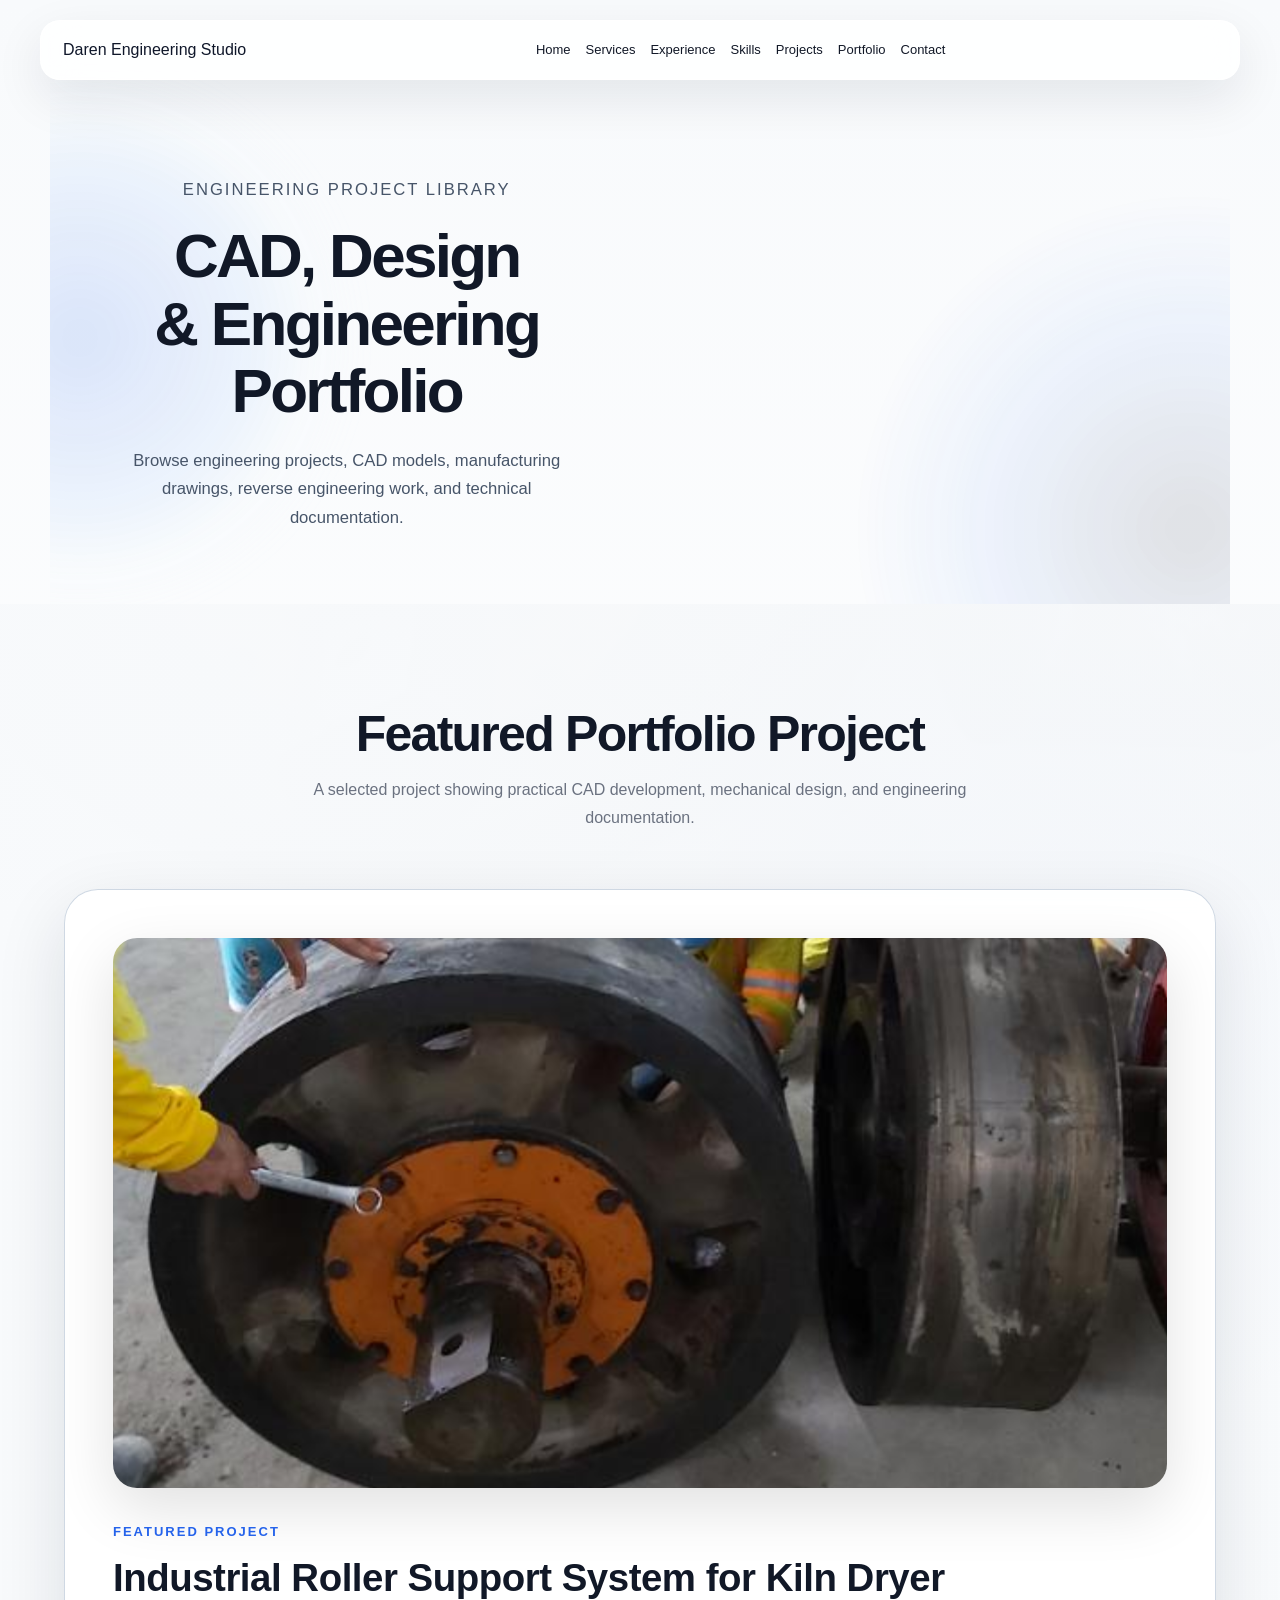
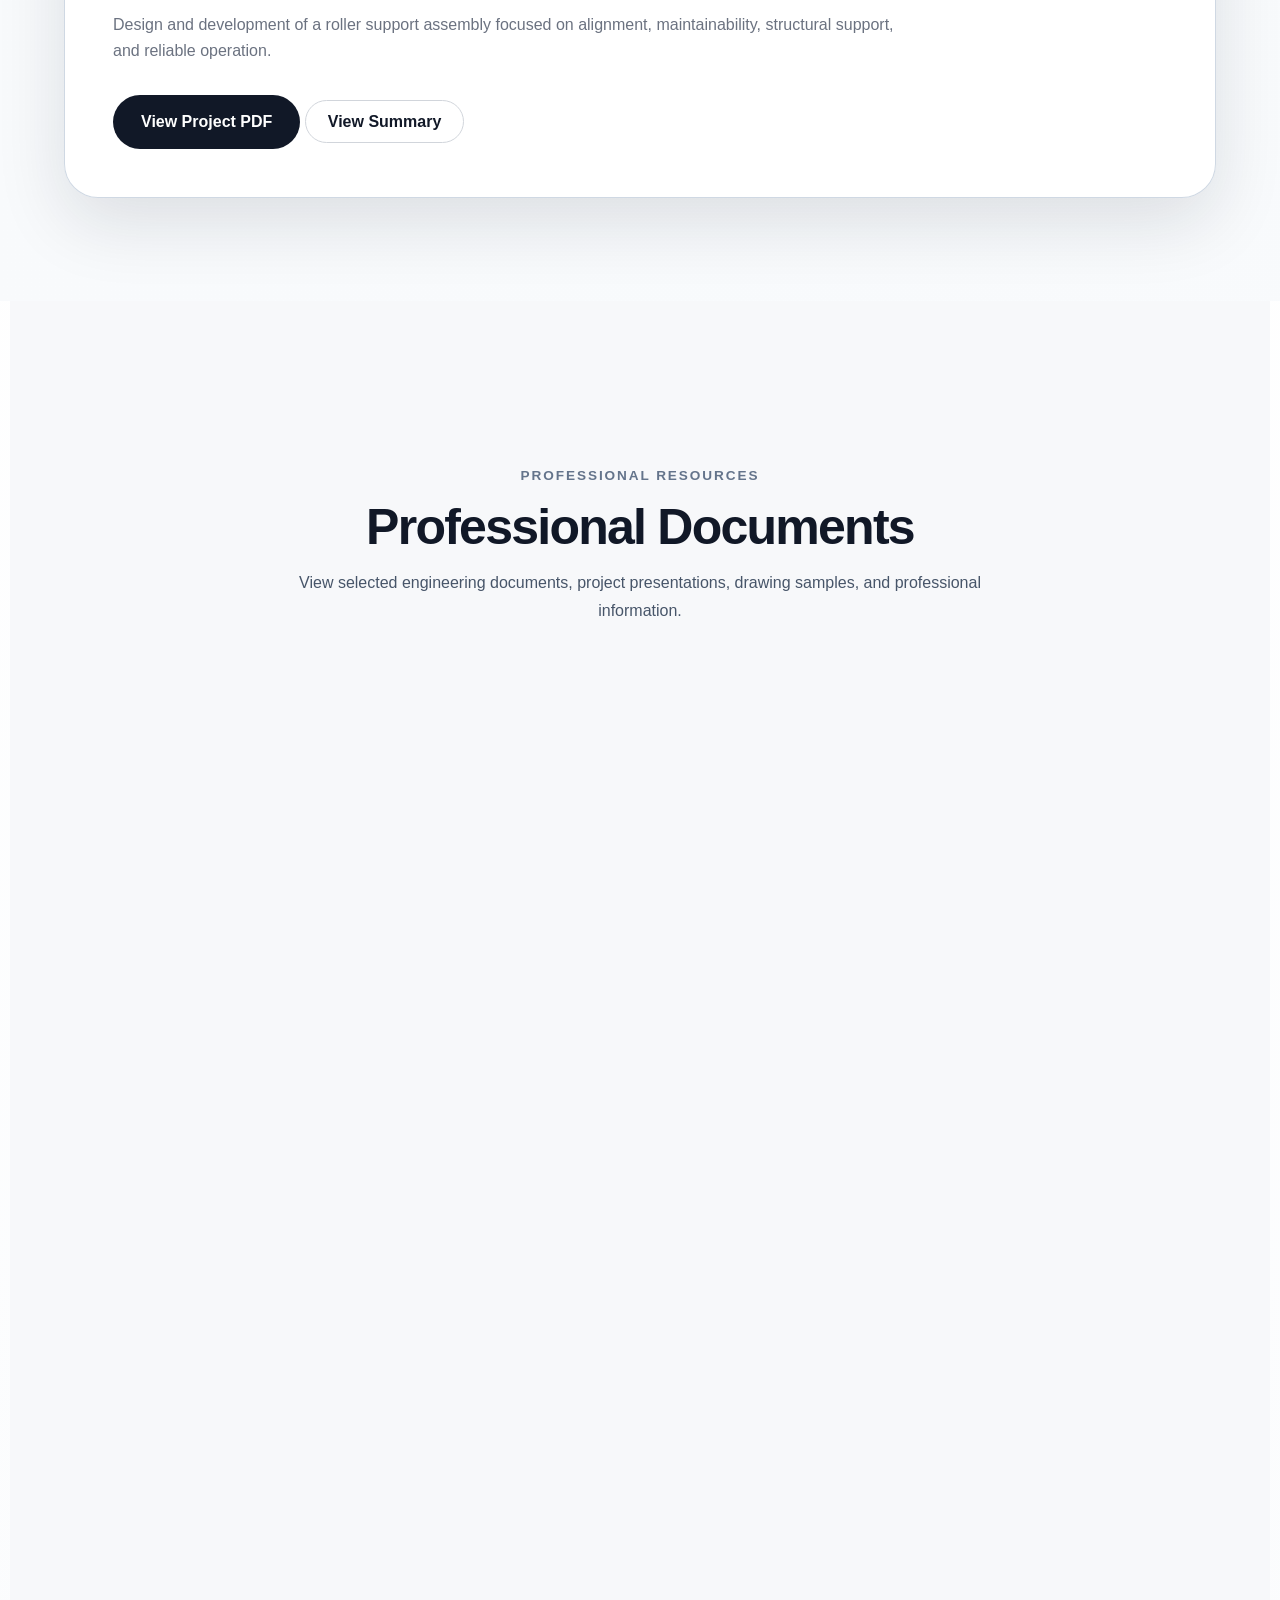
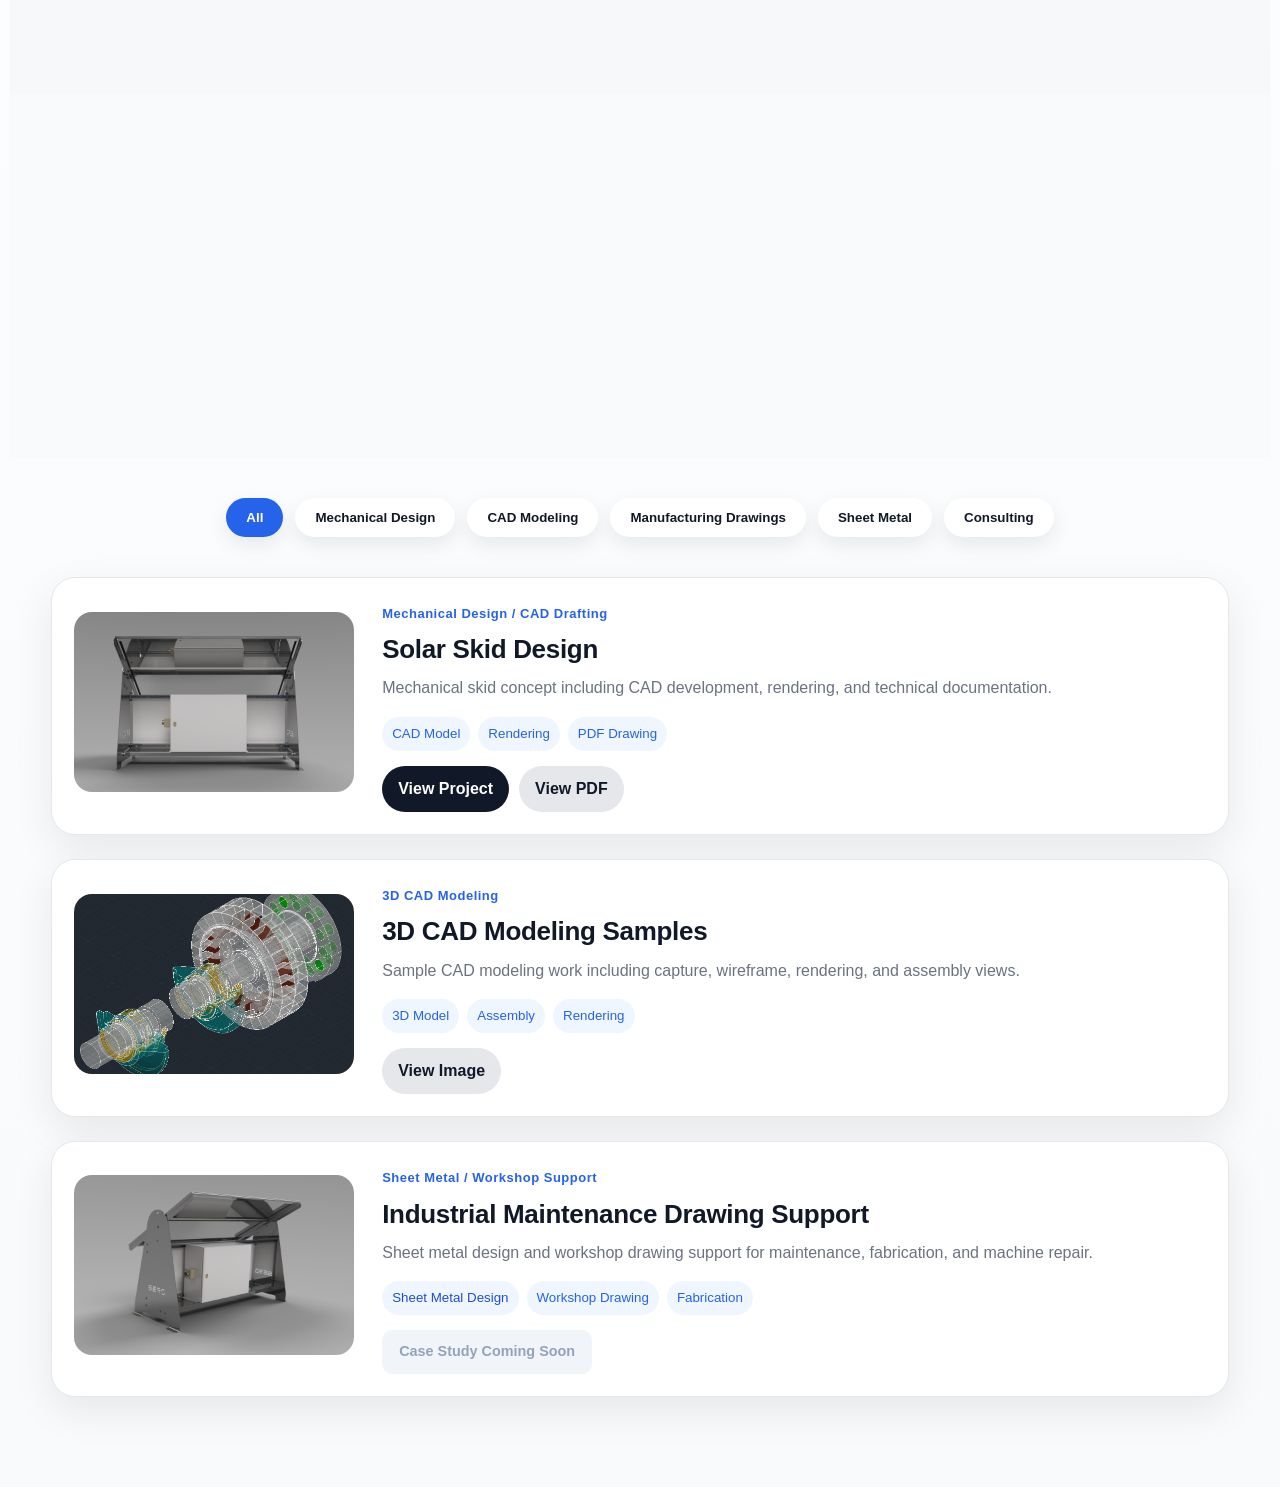
==== commit 0576b0eb: "Add files via upload" ====
--- a/portfolio.html
+++ b/portfolio.html
@@ -300,7 +300,7 @@
     <button class="filter-btn" data-filter="mechanical">Mechanical Design</button>
     <button class="filter-btn" data-filter="cad">CAD Modeling</button>
     <button class="filter-btn" data-filter="drawings">Manufacturing Drawings</button>
-    <button class="filter-btn" data-filter="reverse">Reverse Engineering</button>
+    <button class="filter-btn" data-filter="sheetmetal">Sheet Metal</button>
     <button class="filter-btn" data-filter="consulting">Consulting</button>
 </section>
 
@@ -357,21 +357,21 @@
         </div>
     </article>
 
-    <article class="project-list-item" data-category="reverse drawings consulting">
+    <article class="project-list-item" data-category="sheetmetal drawings consulting">
         <div class="project-list-image">
             <img src="assets/images/portfolio/rendering.jpg" alt="Industrial Maintenance Drawing Support">
         </div>
 
         <div class="project-list-content">
-            <span class="project-category">Reverse Engineering / Workshop Support</span>
+            <span class="project-category">Sheet Metal / Workshop Support</span>
             <h3>Industrial Maintenance Drawing Support</h3>
             <p>
-                Reverse engineering and workshop drawing support
+                Sheet metal design and workshop drawing support
                 for maintenance, fabrication, and machine repair.
             </p>
 
             <div class="project-tags">
-                <small>Reverse Engineering</small>
+                <small>Sheet Metal Design</small>
                 <small>Workshop Drawing</small>
                 <small>Fabrication</small>
             </div>
--- a/css/style.css
+++ b/css/style.css
@@ -6716,3 +6716,505 @@
     }
 }
 
+/* =========================================================
+   V10 — MOBILE RESPONSIVE + CONTACT CTA VISIBILITY
+========================================================= */
+.contact-footer-band .contact-actions .btn-secondary,
+.contact-section .contact-actions .btn-secondary {
+  color:#fff !important;
+  -webkit-text-fill-color:#fff !important;
+  opacity:1 !important;
+  visibility:visible !important;
+  border:1.5px solid rgba(255,255,255,.86) !important;
+  background:rgba(255,255,255,.11) !important;
+}
+.contact-footer-band .contact-actions .btn-secondary:hover,
+.contact-section .contact-actions .btn-secondary:hover {
+  color:#fff !important;
+  background:rgba(37,99,235,.38) !important;
+  border-color:#bfdbfe !important;
+}
+html,body{max-width:100%;overflow-x:hidden}
+img,video,svg{max-width:100%;height:auto}
+.document-grid,.home-documents-grid,.case-study-grid,.footer-grid,
+.document-card,.home-document-card,.document-content,.case-study-card{min-width:0}
+
+@media(max-width:900px){
+  .document-grid,.home-documents-grid{
+    grid-template-columns:repeat(2,minmax(0,1fr)) !important;
+    gap:18px !important;
+  }
+  .professional-documents,.home-documents-section{
+    padding-left:24px !important;padding-right:24px !important;
+  }
+  .document-card,.home-document-card{height:auto !important;min-height:0 !important}
+  .document-actions,.home-document-actions,.portfolio-file-actions{flex-wrap:wrap !important}
+}
+
+@media(max-width:680px){
+  .document-grid,.home-documents-grid{
+    grid-template-columns:minmax(0,1fr) !important;
+    gap:16px !important;
+  }
+  .professional-documents,.home-documents-section{
+    width:100% !important;padding:56px 16px !important;
+  }
+  .document-card,.home-document-card{
+    width:100% !important;max-width:none !important;
+    height:auto !important;min-height:0 !important;
+    padding:22px !important;border-radius:20px !important;
+  }
+  .document-content h3,.home-document-card h3{
+    font-size:clamp(20px,6vw,25px) !important;
+    line-height:1.2 !important;letter-spacing:-.025em !important;
+  }
+  .document-content>p,.home-document-card>p{
+    font-size:14px !important;line-height:1.65 !important;
+  }
+  .document-actions,.home-document-actions,.portfolio-file-actions,.document-request-actions{
+    width:100% !important;display:grid !important;
+    grid-template-columns:1fr !important;gap:9px !important;
+  }
+  .document-actions .btn-primary,.document-actions .btn-secondary,
+  .home-document-actions .btn-primary,.home-document-actions .btn-secondary,
+  .portfolio-file-actions .btn-primary,.portfolio-file-actions .btn-secondary,
+  .document-request-actions .btn-primary{
+    width:100% !important;min-height:46px !important;
+    padding:12px 16px !important;white-space:normal !important;text-align:center !important;
+  }
+  .contact-footer-band .contact-section{
+    width:calc(100% - 24px) !important;margin-left:auto !important;margin-right:auto !important;
+    padding:38px 20px !important;
+  }
+  .contact-footer-band .contact-section h2{
+    font-size:clamp(30px,9vw,40px) !important;line-height:1.12 !important;
+  }
+  .contact-footer-band .contact-section p{font-size:14px !important;line-height:1.65 !important}
+  .contact-footer-band .contact-actions,.contact-section .contact-actions{
+    width:100% !important;display:grid !important;grid-template-columns:1fr !important;gap:10px !important;
+  }
+  .contact-footer-band .contact-actions .btn-primary,
+  .contact-footer-band .contact-actions .btn-secondary,
+  .contact-section .contact-actions .btn-primary,
+  .contact-section .contact-actions .btn-secondary{
+    width:100% !important;min-width:0 !important;min-height:48px !important;
+  }
+  .contact-footer-band .contact-actions .btn-primary,
+  .contact-section .contact-actions .btn-primary{
+    color:#0f172a !important;-webkit-text-fill-color:#0f172a !important;
+  }
+  .contact-footer-band .contact-actions .btn-secondary,
+  .contact-section .contact-actions .btn-secondary{
+    color:#fff !important;-webkit-text-fill-color:#fff !important;
+  }
+  .site-footer{padding-left:20px !important;padding-right:20px !important}
+  .footer-grid{grid-template-columns:1fr !important}
+  .footer-brand{grid-column:auto !important}
+}
+@media(max-width:390px){
+  .professional-documents,.home-documents-section{padding-left:12px !important;padding-right:12px !important}
+  .document-card,.home-document-card{padding:19px !important}
+  .contact-footer-band .contact-section{width:calc(100% - 16px) !important;padding-left:17px !important;padding-right:17px !important}
+}
+
+
+/* =========================================================
+   DAREN ENGINEERING STUDIO — V11 FOOTER + SHEET METAL POLISH
+========================================================= */
+
+/* ---------- FOOTER: GIVE LET'S CONNECT MORE ROOM ---------- */
+
+.site-footer .footer-grid {
+    grid-template-columns:
+        minmax(280px, 1.55fr)
+        minmax(120px, .72fr)
+        minmax(150px, .88fr)
+        minmax(155px, .90fr)
+        minmax(220px, 1.18fr);
+    gap: clamp(28px, 3.5vw, 50px);
+}
+
+.footer-contact {
+    min-width: 220px;
+}
+
+.footer-contact-item {
+    width: 100%;
+    display: grid;
+    grid-template-columns: 64px minmax(0, 1fr);
+    align-items: start;
+    gap: 10px;
+}
+
+.footer-contact-label {
+    color: #7dd3fc;
+    font-size: 10.5px;
+    font-weight: 600;
+    letter-spacing: .06em;
+    text-transform: uppercase;
+}
+
+.footer-contact-item p,
+.footer-contact-item a {
+    margin: 0;
+    color: #dbeafe;
+    font-size: 13px;
+    line-height: 1.55;
+}
+
+.footer-email-link {
+    white-space: nowrap;
+}
+
+.footer-email-link:hover {
+    color: #60a5fa;
+}
+
+/* Keep the final column visually balanced with the others */
+.footer-contact h4 {
+    margin-bottom: 18px;
+}
+
+/* ---------- PORTFOLIO: SHEET METAL CARD REFINEMENT ---------- */
+
+.project-list-item[data-category~="sheetmetal"] .project-category {
+    color: #2563eb;
+}
+
+.project-list-item[data-category~="sheetmetal"] .project-tags small:first-child {
+    background: #eff6ff;
+    color: #1d4ed8;
+}
+
+/* ---------- RESPONSIVE FOOTER ---------- */
+
+@media (max-width: 1120px) {
+    .site-footer .footer-grid {
+        grid-template-columns: 1.35fr repeat(2, minmax(150px, 1fr));
+    }
+
+    .footer-contact {
+        min-width: 0;
+    }
+
+    .footer-email-link {
+        white-space: normal;
+        overflow-wrap: anywhere;
+    }
+}
+
+@media (max-width: 760px) {
+    .site-footer .footer-grid {
+        grid-template-columns: 1fr !important;
+        gap: 32px !important;
+    }
+
+    .footer-contact-item {
+        grid-template-columns: 72px minmax(0, 1fr);
+    }
+
+    .footer-contact {
+        width: 100%;
+    }
+}
+
+@media (max-width: 420px) {
+    .footer-contact-item {
+        grid-template-columns: 1fr;
+        gap: 4px;
+    }
+}
+
+
+/* =========================================================
+   DAREN ENGINEERING STUDIO — V12 CTA VISIBILITY + TRUE MOBILE FIT
+   Final override: fixes Request Service text contrast and
+   prevents mobile layouts from requiring pinch/zoom.
+========================================================= */
+
+/* ---------- REQUEST SERVICE: ALWAYS LEGIBLE ---------- */
+
+.contact-footer-band .contact-section .contact-actions a.btn-secondary,
+.contact-section .contact-actions a.btn-secondary {
+    color: #ffffff !important;
+    -webkit-text-fill-color: #ffffff !important;
+    text-decoration: none !important;
+    opacity: 1 !important;
+    visibility: visible !important;
+    border: 1.5px solid rgba(255,255,255,.92) !important;
+    background: rgba(255,255,255,.14) !important;
+    box-shadow:
+        inset 0 1px 0 rgba(255,255,255,.10),
+        0 10px 28px rgba(2,6,23,.18) !important;
+}
+
+.contact-footer-band .contact-section .contact-actions a.btn-secondary:visited,
+.contact-section .contact-actions a.btn-secondary:visited {
+    color: #ffffff !important;
+    -webkit-text-fill-color: #ffffff !important;
+}
+
+.contact-footer-band .contact-section .contact-actions a.btn-secondary:hover,
+.contact-footer-band .contact-section .contact-actions a.btn-secondary:focus-visible,
+.contact-section .contact-actions a.btn-secondary:hover,
+.contact-section .contact-actions a.btn-secondary:focus-visible {
+    color: #ffffff !important;
+    -webkit-text-fill-color: #ffffff !important;
+    background: #2563eb !important;
+    border-color: #93c5fd !important;
+}
+
+/* ---------- MOBILE VIEWPORT SAFETY ---------- */
+
+html {
+    width: 100%;
+    min-width: 0;
+    overflow-x: clip;
+    -webkit-text-size-adjust: 100%;
+    text-size-adjust: 100%;
+}
+
+body {
+    width: 100%;
+    min-width: 0 !important;
+    max-width: 100%;
+    margin: 0;
+    overflow-x: clip;
+}
+
+*,
+*::before,
+*::after {
+    box-sizing: border-box;
+}
+
+main,
+section,
+header,
+footer,
+nav,
+.container,
+.page-shell,
+.hero-shell,
+.contact-footer-band,
+.site-footer {
+    min-width: 0;
+    max-width: 100%;
+}
+
+/* ---------- TABLET / PHONE ---------- */
+
+@media (max-width: 760px) {
+    .contact-footer-band {
+        padding-top: 34px !important;
+    }
+
+    .contact-footer-band .contact-section,
+    .contact-section {
+        width: calc(100% - 24px) !important;
+        max-width: none !important;
+        min-width: 0 !important;
+        margin: 0 auto 44px !important;
+        padding: 36px 20px !important;
+        border-radius: 22px !important;
+        background-position: center center !important;
+    }
+
+    .contact-footer-band .contact-section h2,
+    .contact-section h2 {
+        width: 100% !important;
+        max-width: 560px !important;
+        margin: 0 auto 16px !important;
+        font-size: clamp(29px, 8.5vw, 39px) !important;
+        line-height: 1.10 !important;
+        letter-spacing: -.035em !important;
+        text-wrap: balance;
+    }
+
+    .contact-footer-band .contact-section p,
+    .contact-section p {
+        width: 100% !important;
+        max-width: 590px !important;
+        margin: 0 auto 25px !important;
+        font-size: 14px !important;
+        line-height: 1.62 !important;
+        text-wrap: pretty;
+    }
+
+    /* Both CTAs remain visible in the first normal page view */
+    .contact-footer-band .contact-actions,
+    .contact-section .contact-actions {
+        width: min(100%, 430px) !important;
+        margin: 0 auto !important;
+        display: grid !important;
+        grid-template-columns: repeat(2, minmax(0, 1fr)) !important;
+        gap: 10px !important;
+    }
+
+    .contact-footer-band .contact-actions a,
+    .contact-section .contact-actions a {
+        width: 100% !important;
+        min-width: 0 !important;
+        min-height: 46px !important;
+        padding: 11px 10px !important;
+        display: inline-flex !important;
+        align-items: center !important;
+        justify-content: center !important;
+        font-size: 12.5px !important;
+        line-height: 1.15 !important;
+        white-space: normal !important;
+        text-align: center !important;
+    }
+
+    /* Portfolio/Documents must never preserve desktop widths */
+    .portfolio-page,
+    .portfolio-main,
+    .professional-documents,
+    .home-documents-section,
+    .portfolio-section,
+    .projects-section {
+        width: 100% !important;
+        min-width: 0 !important;
+        max-width: 100% !important;
+    }
+
+    .document-grid,
+    .home-documents-grid,
+    .project-grid,
+    .projects-grid,
+    .project-list {
+        width: 100% !important;
+        min-width: 0 !important;
+        grid-template-columns: minmax(0,1fr) !important;
+    }
+
+    .document-card,
+    .home-document-card,
+    .project-list-item,
+    .project-card {
+        width: 100% !important;
+        min-width: 0 !important;
+        max-width: 100% !important;
+        height: auto !important;
+    }
+
+    .project-list-item {
+        grid-template-columns: 1fr !important;
+    }
+
+    .project-list-item img,
+    .project-image {
+        width: 100% !important;
+        max-width: 100% !important;
+        height: auto !important;
+    }
+}
+
+/* ---------- SMALL PHONES ---------- */
+
+@media (max-width: 480px) {
+    .contact-footer-band .contact-section,
+    .contact-section {
+        width: calc(100% - 16px) !important;
+        padding: 30px 16px !important;
+        border-radius: 19px !important;
+    }
+
+    .contact-footer-band .contact-section h2,
+    .contact-section h2 {
+        font-size: clamp(27px, 8.7vw, 35px) !important;
+    }
+
+    /* Stack only on narrow phones: no clipping, no zoom required */
+    .contact-footer-band .contact-actions,
+    .contact-section .contact-actions {
+        width: 100% !important;
+        grid-template-columns: 1fr !important;
+        gap: 9px !important;
+    }
+
+    .contact-footer-band .contact-actions a,
+    .contact-section .contact-actions a {
+        min-height: 47px !important;
+        font-size: 13px !important;
+    }
+
+    .professional-documents,
+    .home-documents-section,
+    .portfolio-section,
+    .projects-section {
+        padding-left: 12px !important;
+        padding-right: 12px !important;
+    }
+}
+
+/* ---------- VERY NARROW DEVICES ---------- */
+
+@media (max-width: 360px) {
+    .contact-footer-band .contact-section,
+    .contact-section {
+        padding-left: 14px !important;
+        padding-right: 14px !important;
+    }
+
+    .contact-footer-band .contact-section h2,
+    .contact-section h2 {
+        font-size: 27px !important;
+    }
+}
+
+
+/* =========================================================
+   DAREN ENGINEERING STUDIO — V13 REQUEST SERVICE CONTRAST
+   Dedicated CTA override placed LAST so earlier generic
+   link/button rules cannot make the label dark.
+========================================================= */
+
+a.request-service-cta,
+a.request-service-cta:link,
+a.request-service-cta:visited,
+a.request-service-cta:hover,
+a.request-service-cta:active,
+a.request-service-cta:focus,
+.contact-section a.request-service-cta,
+.contact-footer-band .contact-section a.request-service-cta {
+    color: #ffffff !important;
+    -webkit-text-fill-color: #ffffff !important;
+    opacity: 1 !important;
+    visibility: visible !important;
+    text-decoration: none !important;
+    background: rgba(30, 64, 175, 0.42) !important;
+    border: 1.5px solid rgba(255, 255, 255, 0.94) !important;
+    text-shadow: 0 1px 8px rgba(0, 0, 0, 0.34) !important;
+}
+
+a.request-service-cta span,
+a.request-service-cta:link span,
+a.request-service-cta:visited span,
+a.request-service-cta:hover span,
+a.request-service-cta:active span,
+a.request-service-cta:focus span {
+    color: #ffffff !important;
+    -webkit-text-fill-color: #ffffff !important;
+    opacity: 1 !important;
+    visibility: visible !important;
+    font-weight: 600 !important;
+}
+
+a.request-service-cta:hover,
+a.request-service-cta:focus-visible {
+    background: #2563eb !important;
+    border-color: #bfdbfe !important;
+    box-shadow:
+        0 12px 30px rgba(2, 6, 23, 0.28),
+        0 0 22px rgba(59, 130, 246, 0.20) !important;
+}
+
+/* Preserve the same high contrast on mobile/tablet. */
+@media (max-width: 760px) {
+    a.request-service-cta,
+    a.request-service-cta span {
+        color: #ffffff !important;
+        -webkit-text-fill-color: #ffffff !important;
+    }
+}
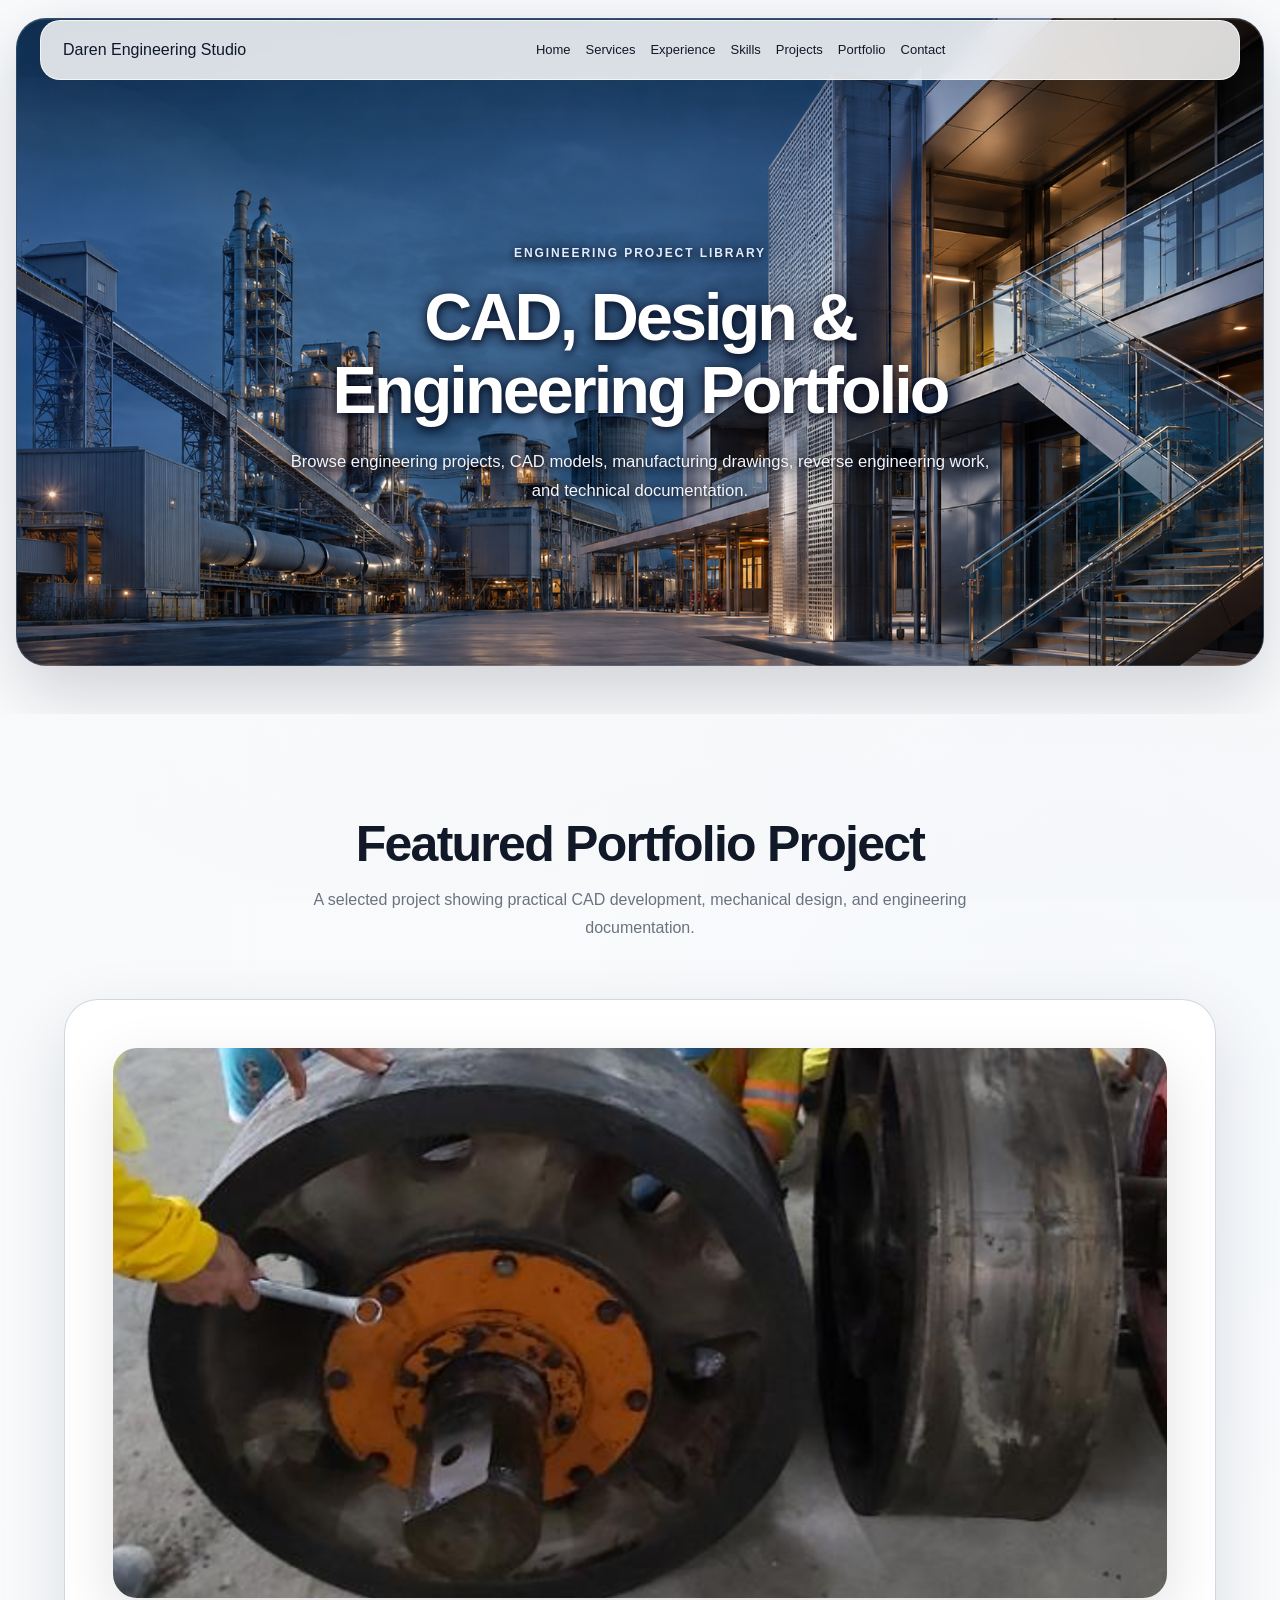
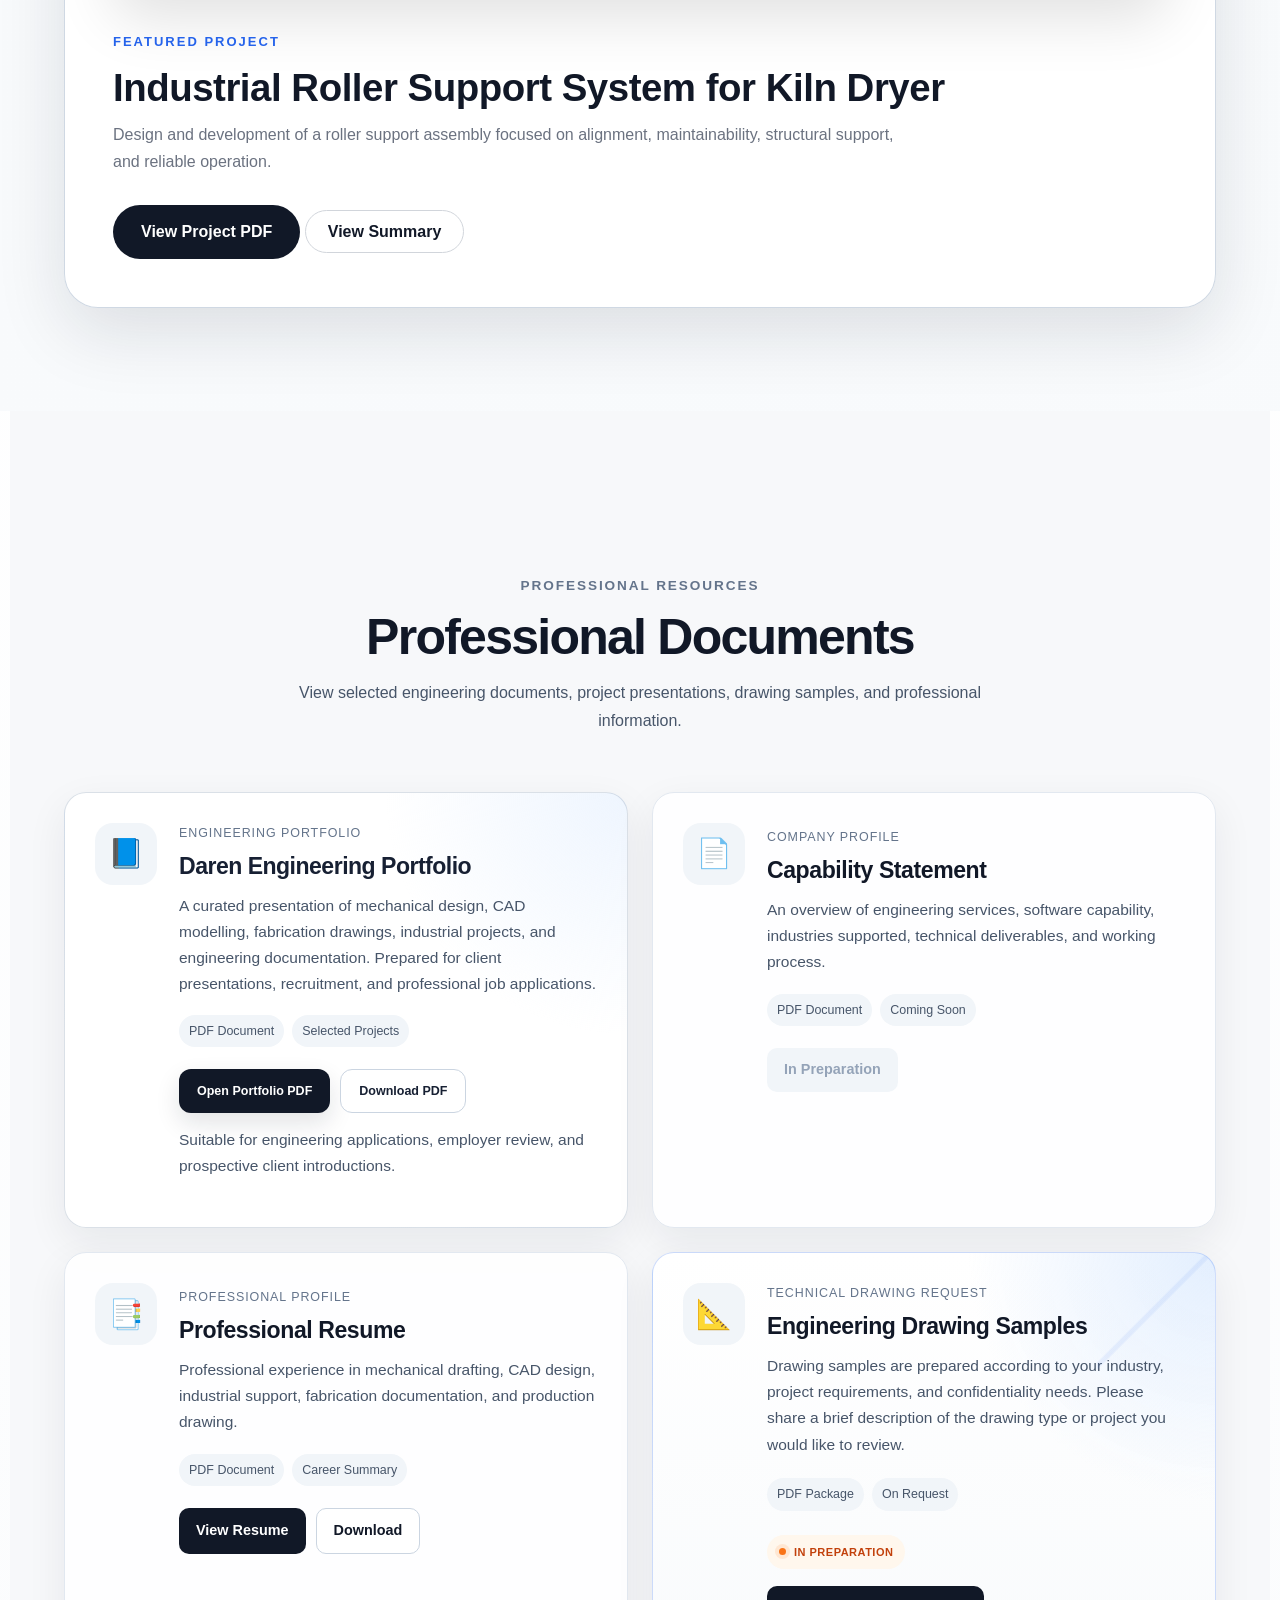
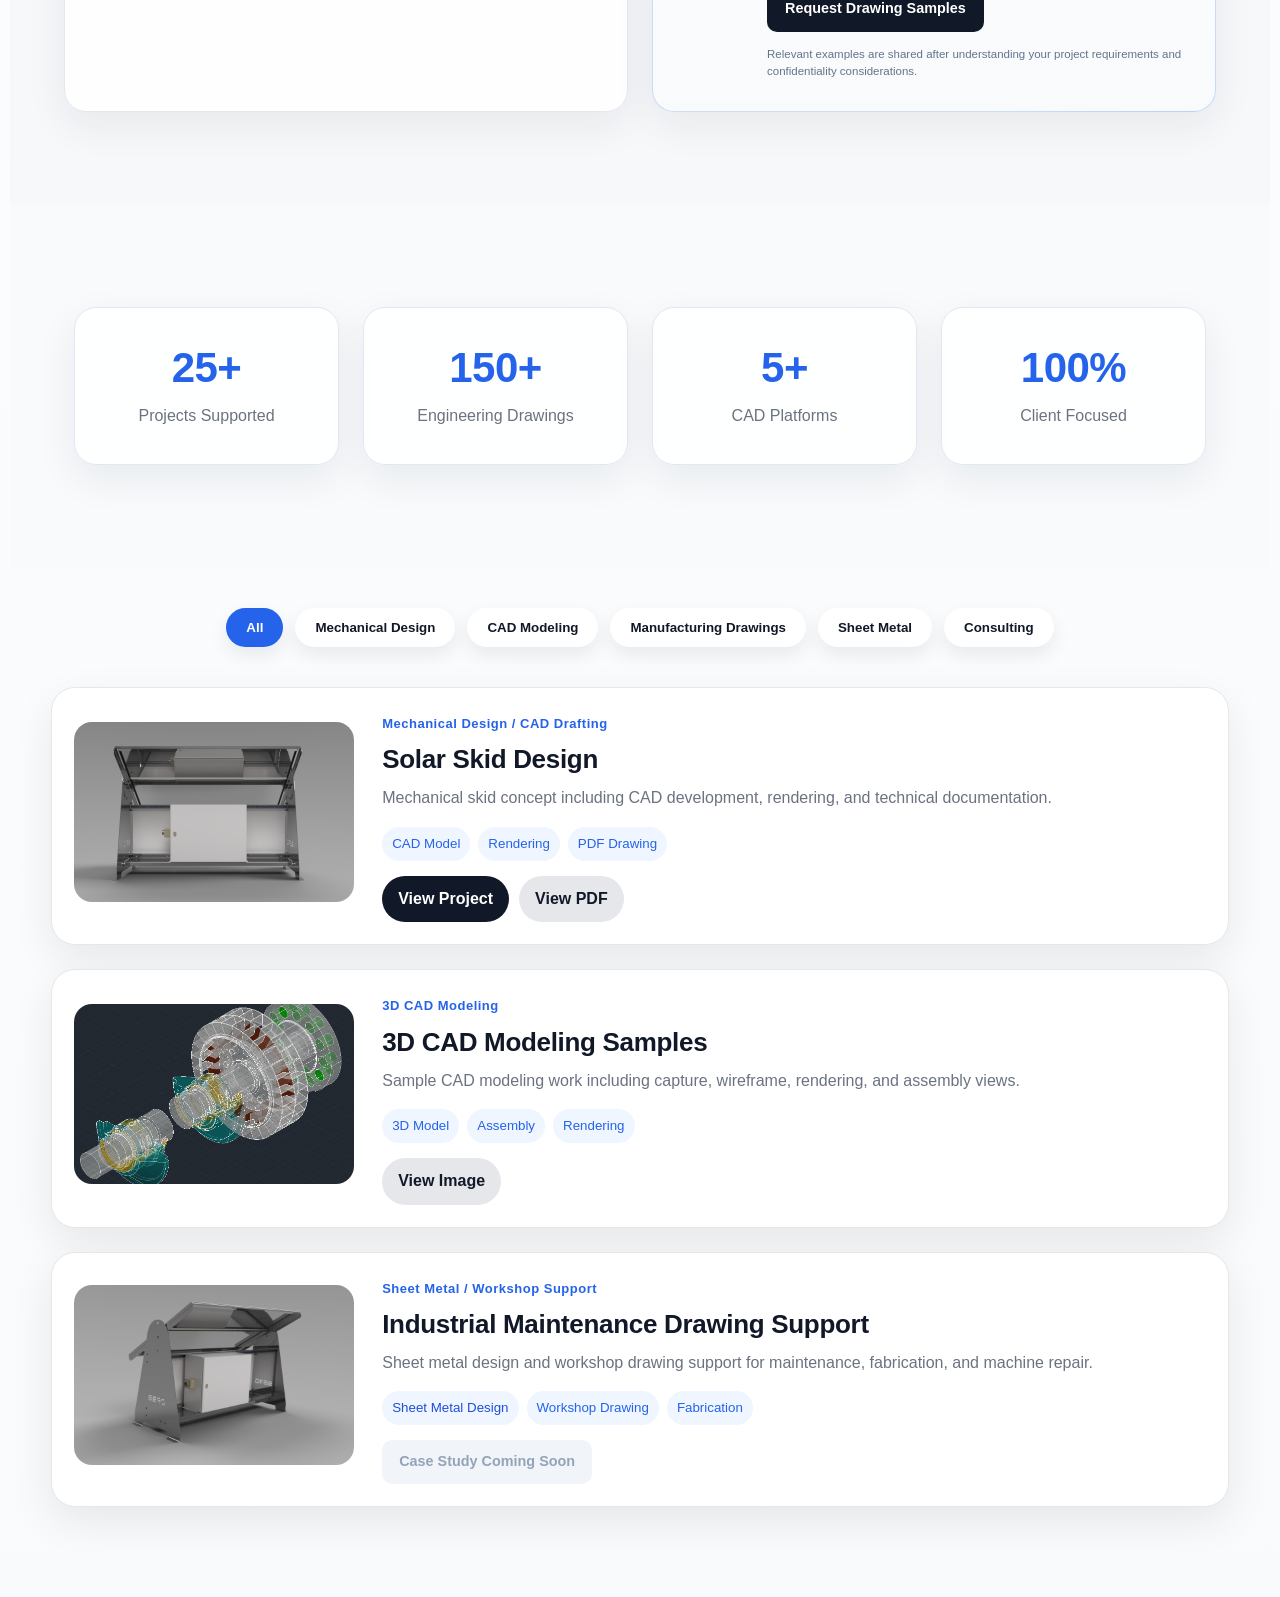
==== commit fc34967d: "Add files via upload" ====
--- a/portfolio.html
+++ b/portfolio.html
@@ -6,9 +6,13 @@
     <title>Portfolio | Daren Engineering Studio</title>
 
     <link rel="stylesheet" href="css/style.css">
+    <link rel="preload"
+          as="image"
+          href="assets/images/engineering-portfolio-background.png"
+          fetchpriority="high">
 </head>
 
-<body>
+<body class="portfolio-page">
 
 <header class="navbar" id="navbar">
 
@@ -40,7 +44,7 @@
             CAD, Design & Engineering Portfolio
         </h1>
 
-        <p>
+        <p class="portfolio-hero-description">
             Browse engineering projects, CAD models,
             manufacturing drawings, reverse engineering work,
             and technical documentation.
--- a/css/style.css
+++ b/css/style.css
@@ -7218,3 +7218,782 @@
         -webkit-text-fill-color: #ffffff !important;
     }
 }
+
+
+/* =========================================================
+   DAREN ENGINEERING STUDIO — V14 CTA + MOBILE HERO ACTIONS
+   - Request Service matches Contact Me for maximum readability
+   - Hero actions remain unchanged on desktop
+   - All four hero buttons are visible on mobile without pinch/zoom
+========================================================= */
+
+/* ---------- CONTACT CTA: MATCH CONTACT ME ---------- */
+
+.contact-footer-band .contact-section .contact-actions a.request-service-cta,
+.contact-section .contact-actions a.request-service-cta,
+a.request-service-cta,
+a.request-service-cta:link,
+a.request-service-cta:visited,
+a.request-service-cta:hover,
+a.request-service-cta:active,
+a.request-service-cta:focus {
+    background: #ffffff !important;
+    color: #0f172a !important;
+    -webkit-text-fill-color: #0f172a !important;
+    border: 1px solid #ffffff !important;
+    opacity: 1 !important;
+    visibility: visible !important;
+    text-decoration: none !important;
+    text-shadow: none !important;
+    box-shadow: 0 12px 28px rgba(2, 6, 23, 0.22) !important;
+}
+
+.contact-footer-band .contact-section .contact-actions a.request-service-cta span,
+.contact-section .contact-actions a.request-service-cta span,
+a.request-service-cta span,
+a.request-service-cta:link span,
+a.request-service-cta:visited span,
+a.request-service-cta:hover span,
+a.request-service-cta:active span,
+a.request-service-cta:focus span {
+    color: #0f172a !important;
+    -webkit-text-fill-color: #0f172a !important;
+    opacity: 1 !important;
+    visibility: visible !important;
+    font-weight: 600 !important;
+}
+
+.contact-footer-band .contact-section .contact-actions a.request-service-cta:hover,
+.contact-footer-band .contact-section .contact-actions a.request-service-cta:focus-visible,
+.contact-section .contact-actions a.request-service-cta:hover,
+.contact-section .contact-actions a.request-service-cta:focus-visible {
+    background: #dbeafe !important;
+    color: #0f172a !important;
+    -webkit-text-fill-color: #0f172a !important;
+    border-color: #dbeafe !important;
+}
+
+/* ---------- HERO ACTIONS: DESKTOP STAYS AS-IS ---------- */
+
+/* Tablet: keep a clean, centered wrap */
+@media (max-width: 900px) {
+    .interactive-industrial-hero .hero-actions,
+    .hero .hero-actions {
+        width: min(100%, 620px) !important;
+        margin-left: auto !important;
+        margin-right: auto !important;
+        display: grid !important;
+        grid-template-columns: repeat(2, minmax(0, 1fr)) !important;
+        gap: 10px !important;
+        overflow: visible !important;
+        padding-bottom: 0 !important;
+    }
+
+    .interactive-industrial-hero .hero-actions .btn-primary,
+    .interactive-industrial-hero .hero-actions .btn-secondary,
+    .hero .hero-actions .btn-primary,
+    .hero .hero-actions .btn-secondary {
+        width: 100% !important;
+        min-width: 0 !important;
+        min-height: 46px !important;
+        padding: 11px 12px !important;
+        white-space: normal !important;
+        text-align: center !important;
+        line-height: 1.2 !important;
+    }
+}
+
+/* Phone: all 4 actions visible in the first viewport width */
+@media (max-width: 680px) {
+    .interactive-industrial-hero .hero-actions,
+    .hero .hero-actions {
+        width: 100% !important;
+        max-width: 100% !important;
+        display: grid !important;
+        grid-template-columns: repeat(2, minmax(0, 1fr)) !important;
+        gap: 9px !important;
+        overflow: visible !important;
+        padding: 0 !important;
+        scrollbar-width: none !important;
+    }
+
+    .interactive-industrial-hero .hero-actions::-webkit-scrollbar,
+    .hero .hero-actions::-webkit-scrollbar {
+        display: none !important;
+    }
+
+    .interactive-industrial-hero .hero-actions .btn-primary,
+    .interactive-industrial-hero .hero-actions .btn-secondary,
+    .hero .hero-actions .btn-primary,
+    .hero .hero-actions .btn-secondary {
+        width: 100% !important;
+        min-width: 0 !important;
+        min-height: 46px !important;
+        padding: 11px 8px !important;
+        font-size: 11.5px !important;
+        white-space: normal !important;
+        text-align: center !important;
+    }
+}
+
+/* Very small phones: stack for readability, still no horizontal zoom */
+@media (max-width: 400px) {
+    .interactive-industrial-hero .hero-actions,
+    .hero .hero-actions {
+        grid-template-columns: 1fr !important;
+    }
+
+    .interactive-industrial-hero .hero-actions .btn-primary,
+    .interactive-industrial-hero .hero-actions .btn-secondary,
+    .hero .hero-actions .btn-primary,
+    .hero .hero-actions .btn-secondary {
+        font-size: 12.5px !important;
+    }
+}
+
+
+/* =========================================================
+   V15 — CONTACT CTA FIX
+   Uses dedicated markup so generic .btn-secondary rules
+   cannot override Request Service anymore.
+========================================================= */
+
+.contact-section .contact-actions {
+    display:flex !important;
+    align-items:center !important;
+    justify-content:center !important;
+    flex-wrap:wrap !important;
+    gap:12px !important;
+    margin-top:28px !important;
+}
+
+.contact-section .contact-cta-button,
+.contact-section .contact-cta-button:link,
+.contact-section .contact-cta-button:visited {
+    min-width:142px !important;
+    min-height:46px !important;
+    display:inline-flex !important;
+    align-items:center !important;
+    justify-content:center !important;
+    padding:11px 20px !important;
+    border:1px solid #ffffff !important;
+    border-radius:999px !important;
+    background:#ffffff !important;
+    color:#0f172a !important;
+    -webkit-text-fill-color:#0f172a !important;
+    font-size:13px !important;
+    font-weight:600 !important;
+    line-height:1 !important;
+    text-decoration:none !important;
+    opacity:1 !important;
+    visibility:visible !important;
+    box-shadow:0 12px 28px rgba(2,6,23,.22) !important;
+    transition:transform .24s ease, background-color .24s ease, box-shadow .24s ease !important;
+}
+
+.contact-section .contact-cta-button:hover,
+.contact-section .contact-cta-button:focus-visible,
+.contact-section .contact-cta-button:active {
+    background:#dbeafe !important;
+    border-color:#dbeafe !important;
+    color:#0f172a !important;
+    -webkit-text-fill-color:#0f172a !important;
+    transform:translateY(-2px) !important;
+    box-shadow:0 16px 34px rgba(2,6,23,.28) !important;
+}
+
+/* Mobile: both buttons remain inside viewport with no zoom required */
+@media (max-width:760px) {
+    .contact-section .contact-actions {
+        width:min(100%,430px) !important;
+        margin-left:auto !important;
+        margin-right:auto !important;
+        display:grid !important;
+        grid-template-columns:repeat(2,minmax(0,1fr)) !important;
+        gap:10px !important;
+    }
+
+    .contact-section .contact-cta-button,
+    .contact-section .contact-cta-button:link,
+    .contact-section .contact-cta-button:visited {
+        width:100% !important;
+        min-width:0 !important;
+        padding:11px 10px !important;
+        white-space:normal !important;
+        text-align:center !important;
+    }
+}
+
+@media (max-width:420px) {
+    .contact-section .contact-actions {
+        grid-template-columns:1fr !important;
+    }
+}
+
+
+/* =========================================================
+   DAREN ENGINEERING STUDIO — V16 MOBILE BUTTON FIT
+   Mobile-only button sizing refinements.
+   Desktop/tablet layouts remain unchanged.
+========================================================= */
+
+@media (max-width: 680px) {
+
+    /* Top/navigation CTA: "Let's Discuss Your Project" */
+    .navbar > .btn-primary,
+    .navbar .btn-primary,
+    .nav-cta,
+    .header-cta {
+        min-width: 0 !important;
+        max-width: 100% !important;
+        min-height: 40px !important;
+        padding: 9px 12px !important;
+        font-size: 11px !important;
+        line-height: 1.15 !important;
+        white-space: normal !important;
+        text-align: center !important;
+    }
+
+    /* Portfolio featured-project action buttons */
+    .case-study-actions {
+        width: 100% !important;
+        display: grid !important;
+        grid-template-columns: repeat(2, minmax(0, 1fr)) !important;
+        gap: 8px !important;
+        align-items: stretch !important;
+    }
+
+    .case-study-actions .btn-primary,
+    .case-study-actions .btn-secondary {
+        width: 100% !important;
+        min-width: 0 !important;
+        min-height: 42px !important;
+        padding: 9px 8px !important;
+        font-size: 11.5px !important;
+        line-height: 1.15 !important;
+        white-space: normal !important;
+        text-align: center !important;
+        overflow-wrap: anywhere !important;
+    }
+}
+
+@media (max-width: 420px) {
+
+    /* Keep portfolio buttons tidy on narrow phones */
+    .case-study-actions {
+        grid-template-columns: 1fr 1fr !important;
+        gap: 7px !important;
+    }
+
+    .case-study-actions .btn-primary,
+    .case-study-actions .btn-secondary {
+        min-height: 40px !important;
+        padding: 8px 6px !important;
+        font-size: 10.8px !important;
+    }
+
+    /* Make the main navigation CTA compact rather than wrapping too tall */
+    .navbar > .btn-primary,
+    .navbar .btn-primary,
+    .nav-cta,
+    .header-cta {
+        min-height: 38px !important;
+        padding: 8px 10px !important;
+        font-size: 10.5px !important;
+    }
+}
+
+
+/* =========================================================
+   DAREN ENGINEERING STUDIO — V17 MOBILE NAV CTA POLISH
+   Mobile-only refinement for the top "Let's Discuss Your Project" CTA.
+   Desktop remains unchanged.
+========================================================= */
+
+@media (max-width: 680px) {
+
+    /* Center the primary navbar CTA and give it a strong dark-navy treatment */
+    .navbar > .btn-primary,
+    .navbar .btn-primary,
+    .nav-cta,
+    .header-cta {
+        width: fit-content !important;
+        max-width: calc(100% - 28px) !important;
+        min-width: 0 !important;
+        min-height: 44px !important;
+        margin-left: auto !important;
+        margin-right: auto !important;
+        padding: 11px 16px !important;
+
+        display: inline-flex !important;
+        align-items: center !important;
+        justify-content: center !important;
+
+        border: 1px solid rgba(255,255,255,.10) !important;
+        border-radius: 999px !important;
+        background: #0f172a !important;
+        color: #ffffff !important;
+        -webkit-text-fill-color: #ffffff !important;
+
+        font-size: 11.5px !important;
+        font-weight: 600 !important;
+        line-height: 1.1 !important;
+        white-space: normal !important;
+        text-align: center !important;
+
+        box-shadow: 0 10px 24px rgba(15,23,42,.18) !important;
+
+        /* Better touch responsiveness */
+        touch-action: manipulation !important;
+        -webkit-tap-highlight-color: transparent !important;
+        user-select: none !important;
+
+        transition:
+            transform 160ms ease,
+            background-color 160ms ease,
+            box-shadow 160ms ease !important;
+    }
+
+    .navbar > .btn-primary:active,
+    .navbar .btn-primary:active,
+    .nav-cta:active,
+    .header-cta:active {
+        transform: scale(.98) !important;
+        background: #111827 !important;
+        box-shadow: 0 6px 16px rgba(15,23,42,.16) !important;
+    }
+
+    .navbar > .btn-primary:focus-visible,
+    .navbar .btn-primary:focus-visible,
+    .nav-cta:focus-visible,
+    .header-cta:focus-visible {
+        outline: 3px solid rgba(96,165,250,.30) !important;
+        outline-offset: 3px !important;
+    }
+}
+
+@media (max-width: 420px) {
+
+    .navbar > .btn-primary,
+    .navbar .btn-primary,
+    .nav-cta,
+    .header-cta {
+        min-height: 42px !important;
+        padding: 10px 14px !important;
+        font-size: 11px !important;
+        max-width: calc(100% - 20px) !important;
+    }
+}
+
+/* Respect reduced motion for a smoother low-power/mobile experience */
+@media (prefers-reduced-motion: reduce) and (max-width: 680px) {
+    .navbar > .btn-primary,
+    .navbar .btn-primary,
+    .nav-cta,
+    .header-cta {
+        transition: none !important;
+    }
+}
+
+
+/* =========================================================
+   DAREN ENGINEERING STUDIO — V18 PORTFOLIO IMAGE HERO
+   Uses engineering-portfolio-background.png
+   Industrial/cement plant left + architectural metalwork right.
+   Portfolio page only; other pages remain unchanged.
+========================================================= */
+
+.portfolio-hero {
+    position: relative;
+    isolation: isolate;
+    overflow: hidden;
+
+    width: min(calc(100% - 32px), 1440px) !important;
+    min-height: clamp(500px, 72vh, 760px) !important;
+    margin: 18px auto 48px !important;
+    padding:
+        clamp(150px, 16vh, 190px)
+        clamp(28px, 6vw, 88px)
+        clamp(74px, 10vh, 110px) !important;
+
+    display: flex;
+    align-items: center;
+    justify-content: center;
+
+    border: 1px solid rgba(148, 163, 184, .28);
+    border-radius: 30px;
+
+    background:
+        linear-gradient(
+            90deg,
+            rgba(5, 18, 32, .72) 0%,
+            rgba(5, 18, 32, .50) 31%,
+            rgba(5, 18, 32, .38) 50%,
+            rgba(5, 18, 32, .45) 72%,
+            rgba(5, 18, 32, .58) 100%
+        ),
+        linear-gradient(
+            180deg,
+            rgba(5, 18, 32, .12) 0%,
+            rgba(5, 18, 32, .22) 100%
+        ),
+        url("images/engineering-portfolio-background.png")
+        center center / cover no-repeat;
+
+    box-shadow:
+        0 30px 70px rgba(15, 23, 42, .18),
+        inset 0 1px 0 rgba(255,255,255,.08);
+}
+
+.portfolio-hero::after {
+    content: "";
+    position: absolute;
+    inset: 0;
+    z-index: -1;
+    pointer-events: none;
+    background:
+        radial-gradient(
+            circle at 50% 45%,
+            rgba(7, 20, 38, .16) 0%,
+            rgba(7, 20, 38, .30) 38%,
+            rgba(7, 20, 38, .08) 72%
+        );
+}
+
+.portfolio-hero .hero-content {
+    position: relative;
+    z-index: 1;
+    width: min(100%, 820px) !important;
+    margin-inline: auto;
+    padding: clamp(26px, 4vw, 44px);
+    border: 1px solid rgba(255,255,255,.14);
+    border-radius: 26px;
+    background: rgba(5, 18, 32, .28);
+    -webkit-backdrop-filter: blur(7px);
+    backdrop-filter: blur(7px);
+    box-shadow: 0 18px 55px rgba(2,6,23,.18);
+}
+
+.portfolio-hero .section-tag {
+    color: #bfdbfe !important;
+    font-size: 12px !important;
+    font-weight: 600 !important;
+    letter-spacing: .16em !important;
+    text-shadow: 0 2px 14px rgba(2,6,23,.55);
+}
+
+.portfolio-hero h1 {
+    color: #ffffff !important;
+    max-width: 760px !important;
+    font-size: clamp(42px, 5.2vw, 68px) !important;
+    font-weight: 600 !important;
+    text-shadow: 0 4px 24px rgba(2,6,23,.58);
+}
+
+.portfolio-hero .portfolio-hero-description {
+    color: #e5edf8 !important;
+    max-width: 700px !important;
+    font-weight: 400 !important;
+    text-shadow: 0 2px 16px rgba(2,6,23,.72);
+}
+
+/* Tablet */
+@media (max-width: 900px) {
+    .portfolio-hero {
+        width: calc(100% - 24px) !important;
+        min-height: 570px !important;
+        margin-top: 12px !important;
+        padding:
+            132px
+            24px
+            68px !important;
+        border-radius: 24px;
+        background-position: center center;
+    }
+
+    .portfolio-hero .hero-content {
+        width: min(100%, 700px) !important;
+        padding: 30px 24px;
+    }
+}
+
+/* Mobile: preserve the image but prioritize readable text and viewport fit */
+@media (max-width: 680px) {
+    .portfolio-hero {
+        width: calc(100% - 16px) !important;
+        min-height: 520px !important;
+        margin: 8px auto 34px !important;
+        padding:
+            112px
+            14px
+            48px !important;
+        border-radius: 20px;
+
+        background:
+            linear-gradient(
+                180deg,
+                rgba(5,18,32,.58) 0%,
+                rgba(5,18,32,.66) 48%,
+                rgba(5,18,32,.72) 100%
+            ),
+            url("images/engineering-portfolio-background.png")
+            55% center / cover no-repeat;
+    }
+
+    .portfolio-hero .hero-content {
+        width: 100% !important;
+        padding: 24px 18px;
+        border-radius: 20px;
+        background: rgba(5,18,32,.42);
+        -webkit-backdrop-filter: blur(6px);
+        backdrop-filter: blur(6px);
+    }
+
+    .portfolio-hero h1 {
+        font-size: clamp(34px, 10.5vw, 46px) !important;
+        line-height: 1.06 !important;
+        letter-spacing: -.04em !important;
+    }
+
+    .portfolio-hero .portfolio-hero-description {
+        font-size: 14px !important;
+        line-height: 1.62 !important;
+    }
+}
+
+@media (max-width: 390px) {
+    .portfolio-hero {
+        min-height: 500px !important;
+        padding-top: 104px !important;
+    }
+
+    .portfolio-hero .hero-content {
+        padding: 22px 15px;
+    }
+}
+
+
+/* =========================================================
+   DAREN ENGINEERING STUDIO — V20 CLEAR PORTFOLIO BACKGROUND
+   Keep the engineering image sharp and recognizable.
+========================================================= */
+
+.portfolio-hero {
+    background:
+        linear-gradient(
+            90deg,
+            rgba(5, 18, 32, .24) 0%,
+            rgba(5, 18, 32, .10) 35%,
+            rgba(5, 18, 32, .06) 52%,
+            rgba(5, 18, 32, .10) 72%,
+            rgba(5, 18, 32, .20) 100%
+        ),
+        url("images/engineering-portfolio-background.png")
+        center center / cover no-repeat !important;
+}
+
+/* Remove the dark veil that was softening the whole photograph. */
+.portfolio-hero::after {
+    background: transparent !important;
+}
+
+/* Keep only a restrained readable panel behind the heading.
+   No backdrop blur: the photograph remains optically sharp. */
+.portfolio-hero .hero-content {
+    background: rgba(5, 18, 32, .54) !important;
+    -webkit-backdrop-filter: none !important;
+    backdrop-filter: none !important;
+    border: 1px solid rgba(255,255,255,.20) !important;
+    box-shadow: 0 18px 46px rgba(2,6,23,.20) !important;
+}
+
+/* Text remains readable without washing out the image. */
+.portfolio-hero h1 {
+    color: #ffffff !important;
+    text-shadow: 0 3px 14px rgba(2,6,23,.72) !important;
+}
+
+.portfolio-hero .section-tag,
+.portfolio-hero .portfolio-hero-description {
+    text-shadow: 0 2px 10px rgba(2,6,23,.78) !important;
+}
+
+/* Mobile: retain image clarity while adding only enough contrast for text. */
+@media (max-width: 680px) {
+    .portfolio-hero {
+        background:
+            linear-gradient(
+                180deg,
+                rgba(5,18,32,.24) 0%,
+                rgba(5,18,32,.30) 100%
+            ),
+            url("images/engineering-portfolio-background.png")
+            55% center / cover no-repeat !important;
+    }
+
+    .portfolio-hero .hero-content {
+        background: rgba(5,18,32,.62) !important;
+        -webkit-backdrop-filter: none !important;
+        backdrop-filter: none !important;
+    }
+}
+
+
+/* =========================================================
+   DAREN ENGINEERING STUDIO — V21 PORTFOLIO BACKGROUND CLEAN
+   ONLY CHANGE:
+   - Portfolio hero uses the actual image directly
+   - No blur / frosted panel / washed-out overlay
+   - Image path: assets/images/engineering-portfolio-background.png
+========================================================= */
+
+.portfolio-hero {
+    background:
+        url("assets/images/engineering-portfolio-background.png")
+        center center / cover no-repeat !important;
+}
+
+/* Remove all hero-wide veils and blur effects. */
+.portfolio-hero::after {
+    content: none !important;
+    background: none !important;
+}
+
+/* Remove the frosted/grey text panel so the actual image remains visible. */
+.portfolio-hero .hero-content {
+    background: transparent !important;
+    border: 0 !important;
+    box-shadow: none !important;
+    -webkit-backdrop-filter: none !important;
+    backdrop-filter: none !important;
+}
+
+/* Keep text readable directly over the photograph without obscuring the image. */
+.portfolio-hero .section-tag {
+    color: #dbeafe !important;
+    text-shadow:
+        0 2px 8px rgba(2,6,23,.95),
+        0 0 18px rgba(2,6,23,.55) !important;
+}
+
+.portfolio-hero h1 {
+    color: #ffffff !important;
+    text-shadow:
+        0 3px 10px rgba(2,6,23,.96),
+        0 0 26px rgba(2,6,23,.58) !important;
+}
+
+.portfolio-hero .portfolio-hero-description {
+    color: #f1f5f9 !important;
+    text-shadow:
+        0 2px 8px rgba(2,6,23,.98),
+        0 0 18px rgba(2,6,23,.62) !important;
+}
+
+/* Mobile keeps the same real image with no blur. */
+@media (max-width: 680px) {
+    .portfolio-hero {
+        background:
+            url("assets/images/engineering-portfolio-background.png")
+            55% center / cover no-repeat !important;
+    }
+
+    .portfolio-hero .hero-content {
+        background: transparent !important;
+        border: 0 !important;
+        box-shadow: none !important;
+        -webkit-backdrop-filter: none !important;
+        backdrop-filter: none !important;
+    }
+}
+
+
+/* =========================================================
+   DAREN ENGINEERING STUDIO — V22 PORTFOLIO BACKGROUND PATH FIX
+   IMPORTANT:
+   portfolio.html loads: css/style.css
+   Therefore image URLs inside style.css must be relative to /css/.
+   Correct path:
+   ../assets/images/engineering-portfolio-background.png
+========================================================= */
+
+.portfolio-page .portfolio-hero {
+    position: relative !important;
+    isolation: isolate !important;
+
+    background-color: #0b2745 !important;
+    background-image:
+        url("../assets/images/engineering-portfolio-background.png") !important;
+    background-position: center center !important;
+    background-size: cover !important;
+    background-repeat: no-repeat !important;
+
+    /* Preserve the wide portfolio hero already established */
+    overflow: hidden !important;
+}
+
+/* No blur, washout, grey veil, or frosted layer over the actual photograph. */
+.portfolio-page .portfolio-hero::before,
+.portfolio-page .portfolio-hero::after {
+    backdrop-filter: none !important;
+    -webkit-backdrop-filter: none !important;
+    filter: none !important;
+}
+
+.portfolio-page .portfolio-hero::after {
+    content: none !important;
+    display: none !important;
+}
+
+.portfolio-page .portfolio-hero .hero-content {
+    position: relative !important;
+    z-index: 2 !important;
+
+    background: transparent !important;
+    border: 0 !important;
+    box-shadow: none !important;
+
+    backdrop-filter: none !important;
+    -webkit-backdrop-filter: none !important;
+    filter: none !important;
+}
+
+/* Text contrast only — this does not cover or blur the background image. */
+.portfolio-page .portfolio-hero .section-tag {
+    color: #e0ecff !important;
+    text-shadow:
+        0 2px 7px rgba(2, 6, 23, .95),
+        0 0 16px rgba(2, 6, 23, .55) !important;
+}
+
+.portfolio-page .portfolio-hero h1 {
+    color: #ffffff !important;
+    text-shadow:
+        0 3px 9px rgba(2, 6, 23, .95),
+        0 0 22px rgba(2, 6, 23, .55) !important;
+}
+
+.portfolio-page .portfolio-hero .portfolio-hero-description {
+    color: #f1f5f9 !important;
+    text-shadow:
+        0 2px 7px rgba(2, 6, 23, .95),
+        0 0 15px rgba(2, 6, 23, .55) !important;
+}
+
+/* Mobile keeps the real image and simply shifts the crop slightly
+   so both the industrial and architectural sides remain useful. */
+@media (max-width: 680px) {
+    .portfolio-page .portfolio-hero {
+        background-image:
+            url("../assets/images/engineering-portfolio-background.png") !important;
+        background-position: 55% center !important;
+        background-size: cover !important;
+        background-repeat: no-repeat !important;
+    }
+
+    .portfolio-page .portfolio-hero .hero-content {
+        background: transparent !important;
+        backdrop-filter: none !important;
+        -webkit-backdrop-filter: none !important;
+    }
+}
